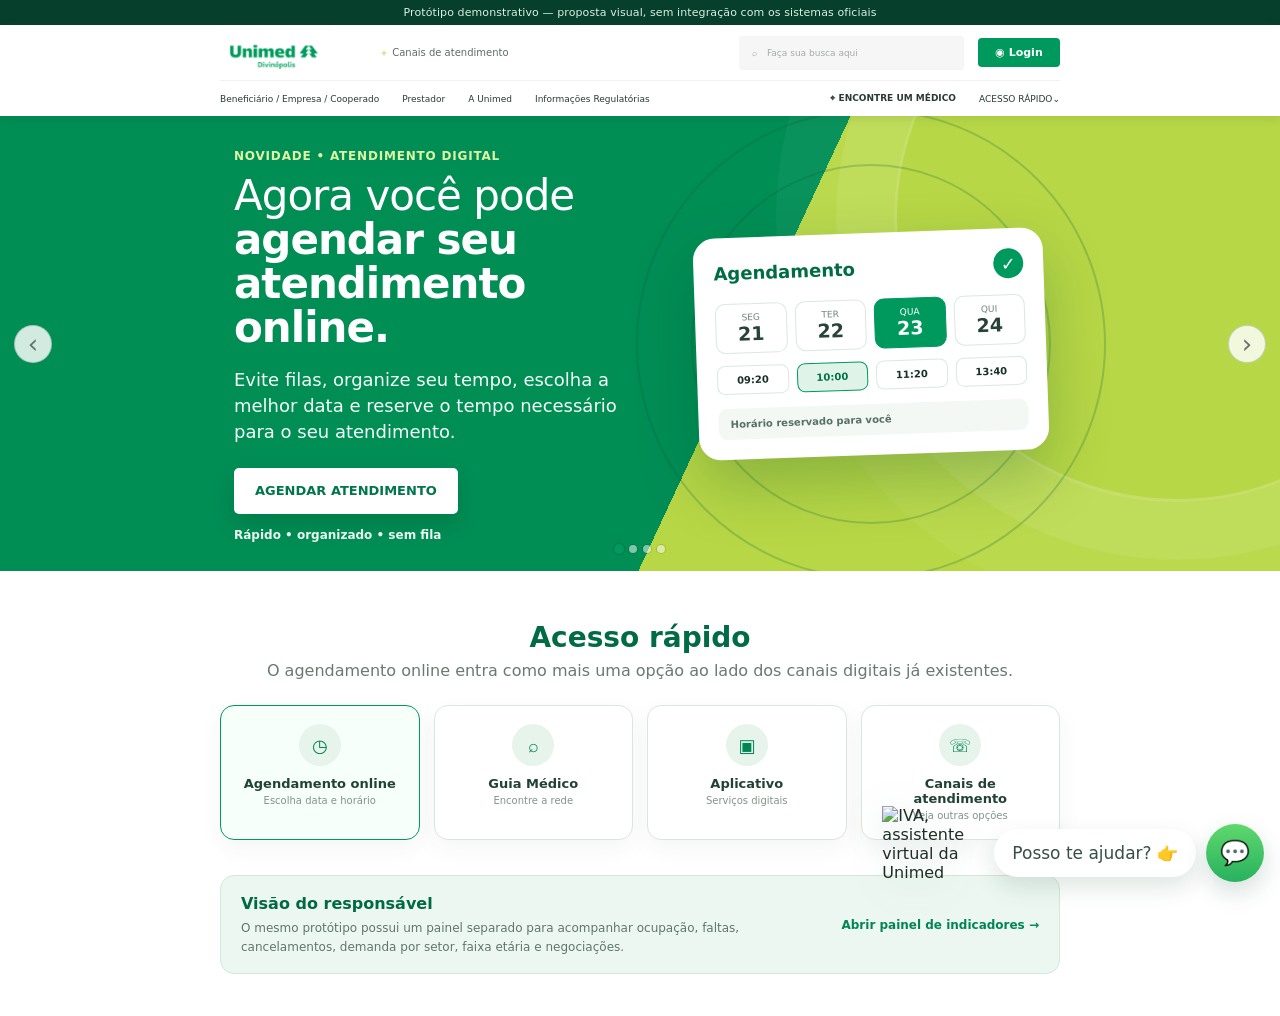
==== index.html @ e9b0f346 "Add files via upload" ====
<!doctype html>
<html lang="pt-BR">
<head>
  <meta charset="utf-8">
  <meta name="viewport" content="width=device-width,initial-scale=1">
  <title>Unimed Divinópolis — Protótipo de Agendamento Online</title>
  <link rel="stylesheet" href="styles.css">
</head>
<body class="official-mock">
  <div class="prototype-ribbon">Protótipo demonstrativo — proposta visual, sem integração com os sistemas oficiais</div>

  <header class="official-header">
    <div class="official-top container-official">
      <a class="official-logo" href="https://www.unimed.coop.br/site/web/divinopolis" target="_blank" rel="noopener">
        <img src="assets/unimed-divinopolis-logo.png" alt="Unimed Divinópolis">
      </a>
      <a class="channels-link" href="https://www.unimed.coop.br/site/web/divinopolis/canais-de-atendimento" target="_blank" rel="noopener">＋ Canais de atendimento</a>
      <div class="official-search">⌕ <span>Faça sua busca aqui</span></div>
      <a class="official-login" href="https://www.unimed.coop.br/site/web/divinopolis" target="_blank" rel="noopener">◉ Login</a>
    </div>
    <div class="official-nav container-official">
      <span>Beneficiário / Empresa / Cooperado</span>
      <span>Prestador</span>
      <span>A Unimed</span>
      <span>Informações Regulatórias</span>
      <span class="nav-right">⌖ ENCONTRE UM MÉDICO</span>
      <span>ACESSO RÁPIDO⌄</span>
    </div>
  </header>

  <main>
    <section class="official-carousel" aria-label="Carrossel principal">
      <div class="carousel-track" id="carouselTrack">
        <article class="carousel-slide appointment-slide active" data-slide="0">
          <div class="appointment-inner container-official">
            <div class="appointment-copy">
              <span class="appointment-kicker">NOVIDADE • ATENDIMENTO DIGITAL</span>
              <h1>Agora você pode<br><strong>agendar seu atendimento online.</strong></h1>
              <p>Evite filas, organize seu tempo, escolha a melhor data e reserve o tempo necessário para o seu atendimento.</p>
              <div class="appointment-actions">
                <a class="appointment-cta" href="agendamento.html">AGENDAR ATENDIMENTO</a>
                <span class="appointment-note">Rápido • organizado • sem fila</span>
              </div>
            </div>
            <div class="appointment-visual" aria-hidden="true">
              <div class="visual-ring ring-one"></div>
              <div class="visual-ring ring-two"></div>
              <div class="calendar-card">
                <div class="cal-head"><span>Agendamento</span><b>✓</b></div>
                <div class="cal-days">
                  <span>SEG<br><b>21</b></span><span>TER<br><b>22</b></span><span class="picked">QUA<br><b>23</b></span><span>QUI<br><b>24</b></span>
                </div>
                <div class="cal-times"><span>09:20</span><span class="picked-time">10:00</span><span>11:20</span><span>13:40</span></div>
                <div class="cal-ok">Horário reservado para você</div>
              </div>
            </div>
          </div>
        </article>

        <article class="carousel-slide image-slide" data-slide="1">
          <img src="assets/slide-fraude.png" alt="Campanha de prevenção a golpes e fraudes da Unimed Divinópolis">
        </article>

        <article class="carousel-slide image-slide" data-slide="2">
          <img src="assets/slide-faturas.png" alt="Comunicado da Unimed Divinópolis sobre canais digitais para faturas">
        </article>

        <article class="carousel-slide image-slide" data-slide="3">
          <img src="assets/slide-app.png" alt="Divulgação do aplicativo Unimed">
        </article>
      </div>

      <button class="carousel-arrow prev" id="carouselPrev" aria-label="Slide anterior">‹</button>
      <button class="carousel-arrow next" id="carouselNext" aria-label="Próximo slide">›</button>
      <div class="carousel-dots" id="carouselDots" aria-label="Navegação do carrossel"></div>
    </section>

    <section class="home-shortcuts container-official">
      <div class="shortcut-intro">
        <h2>Acesso rápido</h2>
        <p>O agendamento online entra como mais uma opção ao lado dos canais digitais já existentes.</p>
      </div>
      <div class="shortcut-grid">
        <a class="shortcut-card highlighted" href="agendamento.html"><span>◷</span><strong>Agendamento online</strong><small>Escolha data e horário</small></a>
        <a class="shortcut-card" href="https://www.unimed.coop.br/site/web/divinopolis/guia-medico" target="_blank" rel="noopener"><span>⌕</span><strong>Guia Médico</strong><small>Encontre a rede</small></a>
        <a class="shortcut-card" href="https://www.unimed.coop.br/site/web/divinopolis/aplicativo" target="_blank" rel="noopener"><span>▣</span><strong>Aplicativo</strong><small>Serviços digitais</small></a>
        <a class="shortcut-card" href="https://www.unimed.coop.br/site/web/divinopolis/canais-de-atendimento" target="_blank" rel="noopener"><span>☏</span><strong>Canais de atendimento</strong><small>Veja outras opções</small></a>
      </div>
    </section>

    <section class="prototype-info container-official">
      <div>
        <strong>Visão do responsável</strong>
        <span>O mesmo protótipo possui um painel separado para acompanhar ocupação, faltas, cancelamentos, demanda por setor, faixa etária e negociações.</span>
      </div>
      <a href="painel.html">Abrir painel de indicadores →</a>
    </section>
  </main>

  <div class="chatbot-widget" id="chatbotWidget">
    <div class="chatbot-panel hidden" id="chatbotPanel">
      <button class="chatbot-close" id="chatbotClose" aria-label="Fechar chatbot">×</button>
      <div class="chatbot-header official-chat-header">
        <div>
          <strong>Você está sendo atendido<br>pelo nosso ChatBot</strong>
          <p><span class="chat-dot"></span>Nós normalmente respondemos dentro de alguns minutos.</p>
        </div>
      </div>

      <div class="chatbot-stage-chip-wrap">
        <button class="chat-main-chip" type="button" id="pfBtn">Pessoa Física (PF)</button>
      </div>

      <div class="chatbot-conversation official-conversation" id="chatbotConversation">
        <div class="bot-message large-bot-message">Para dar sequência no seu atendimento com segurança, vou precisar de algumas informações! Você pode parar o processo a qualquer momento digitando "sair". <br><br><strong>Digite:</strong><br>• agendamento → para reservar um horário<br>• boleto → para 2ª via<br>• intercâmbio → para beneficiário de outra Unimed<br>• guia médico → para busca de rede</div>
      </div>

      <div class="chatbot-input-row official-chat-input-row">
        <input id="chatbotInput" type="text" placeholder="Escreva a sua mensagem..." />
        <button type="button" class="chat-send" id="chatbotSend">➜</button>
      </div>
      <p class="chatbot-hint">Protótipo: o fluxo abaixo demonstra como a IVA pode orientar e encaminhar o beneficiário.</p>
    </div>

    <div class="chatbot-launch-wrap" id="chatbotLaunchWrap">
      <img class="chatbot-mascot" src="assets/iva-mascot.png" alt="IVA, assistente virtual da Unimed">
      <button type="button" class="chatbot-launch" id="chatbotLaunch">
        <span class="chatbot-bubble-text">Posso te ajudar? 👉</span>
        <span class="chatbot-launch-icon chat-icon">💬</span>
        <span class="chatbot-launch-icon edit-icon">✎</span>
      </button>
    </div>
  </div>

  <script src="site.js"></script>
</body>
</html>
---- styles.css ----
:root{
  --green:#00995d;--green2:#007f4b;--green3:#005b3b;--lime:#b8d94a;--dark:#07120d;--panel:#0d1c14;--panel2:#102219;--line:#294238;--text:#f4f8f6;--muted:#a8beb2;--gold:#c0a259;--danger:#e45e5e;--warn:#f2b84b;--shadow:0 18px 55px rgba(0,0,0,.2)
}
*{box-sizing:border-box}html{scroll-behavior:smooth}body{margin:0;background:var(--dark);color:var(--text);font-family:Inter,ui-sans-serif,system-ui,-apple-system,BlinkMacSystemFont,"Segoe UI",sans-serif}a{color:inherit;text-decoration:none}button,input,select{font:inherit}button{cursor:pointer}.hidden{display:none!important}.container{width:min(1180px,calc(100% - 32px));margin:auto}

/* Mock da home atual */
.official-mock{background:#fff;color:#1d2e26}.prototype-ribbon{background:#073f2d;color:#d8efe4;text-align:center;font-size:11px;padding:6px 14px;letter-spacing:.1px}.container-official{width:min(840px,calc(100% - 28px));margin:auto}.official-header{background:white;box-shadow:0 2px 10px rgba(30,57,45,.12);position:relative;z-index:20}.official-top{height:55px;display:grid;grid-template-columns:145px 1fr 225px 82px;align-items:center;gap:14px}.official-logo img{display:block;width:112px;height:auto;object-fit:contain}.channels-link{font-size:10px;color:#5c6d65}.channels-link::first-letter{color:#a7c933}.official-search{height:34px;border-radius:3px;background:#f6f6f6;color:#a4aaa7;display:flex;align-items:center;gap:10px;padding:0 13px;font-size:9px}.official-login{background:#00995d;color:white;border-radius:4px;text-align:center;padding:8px 10px;font-size:11px;font-weight:800}.official-nav{height:36px;border-top:1px solid #f0f1f0;display:flex;align-items:center;gap:23px;font-size:9px;color:#293a32;white-space:nowrap}.official-nav .nav-right{margin-left:auto;font-weight:800}.official-carousel{position:relative;background:#f5f7f6;min-height:455px;overflow:hidden}.carousel-track{position:relative;height:455px}.carousel-slide{position:absolute;inset:0;opacity:0;pointer-events:none;transition:opacity .5s ease}.carousel-slide.active{opacity:1;pointer-events:auto}.image-slide{display:grid;place-items:center;background:#f5f7f6}.image-slide img{width:100%;height:100%;object-fit:cover;object-position:center}.appointment-slide{background:linear-gradient(115deg,#008e55 0 57%,#b7d746 57% 100%);overflow:hidden}.appointment-slide:after{content:"";position:absolute;width:560px;height:560px;border:3px solid rgba(255,255,255,.2);border-radius:50%;right:-180px;top:-180px;box-shadow:0 0 0 58px rgba(255,255,255,.07),0 0 0 118px rgba(255,255,255,.04)}.appointment-inner{height:455px;display:grid;grid-template-columns:1.06fr .94fr;align-items:center;gap:35px;position:relative;z-index:2}.appointment-copy{color:white;padding-left:14px}.appointment-kicker{display:inline-block;font-size:12px;font-weight:900;letter-spacing:.8px;color:#ddf4a5;margin-bottom:11px}.appointment-copy h1{font-size:42px;line-height:1.05;margin:0 0 16px;font-weight:400;letter-spacing:-1px}.appointment-copy h1 strong{font-weight:900}.appointment-copy p{font-size:18px;line-height:1.45;max-width:560px;margin:0;color:#f3fff8}.appointment-actions{display:flex;align-items:center;gap:14px;margin-top:23px;flex-wrap:wrap}.appointment-cta{display:inline-flex;min-height:46px;align-items:center;padding:0 21px;border-radius:5px;background:white;color:#00764a;font-weight:900;font-size:13px;box-shadow:0 10px 25px rgba(0,0,0,.14)}.appointment-note{font-size:12px;font-weight:700;color:#eaf6ef}.appointment-visual{height:100%;position:relative;display:grid;place-items:center}.visual-ring{position:absolute;border:2px solid rgba(0,94,59,.22);border-radius:50%}.ring-one{width:360px;height:360px}.ring-two{width:470px;height:470px}.calendar-card{position:relative;width:350px;background:white;color:#173127;border-radius:22px;padding:20px;box-shadow:0 25px 60px rgba(0,67,40,.25);transform:rotate(-2deg)}.cal-head{display:flex;justify-content:space-between;align-items:center;font-size:18px;font-weight:900;color:#006c43;margin-bottom:16px}.cal-head b{width:30px;height:30px;display:grid;place-items:center;background:#00995d;color:white;border-radius:50%}.cal-days{display:grid;grid-template-columns:repeat(4,1fr);gap:8px}.cal-days span{border:1px solid #dce7e1;border-radius:10px;padding:8px;text-align:center;font-size:9px;color:#72837b}.cal-days b{font-size:19px;color:#274238}.cal-days .picked{background:#00995d;color:white;border-color:#00995d}.cal-days .picked b{color:white}.cal-times{display:grid;grid-template-columns:repeat(4,1fr);gap:8px;margin-top:12px}.cal-times span{padding:8px 4px;text-align:center;border:1px solid #dce7e1;border-radius:8px;font-size:10px;font-weight:800}.cal-times .picked-time{background:#dff3e8;border-color:#00995d;color:#007449}.cal-ok{margin-top:14px;background:#f3f8f5;color:#557064;border-radius:9px;padding:10px 12px;font-size:10px;font-weight:700}.carousel-arrow{position:absolute;z-index:10;top:50%;transform:translateY(-50%);width:38px;height:38px;border-radius:50%;border:1px solid rgba(66,84,76,.25);background:rgba(255,255,255,.82);color:#66746d;font-size:26px;display:grid;place-items:center}.carousel-arrow.prev{left:14px}.carousel-arrow.next{right:14px}.carousel-dots{position:absolute;z-index:11;bottom:18px;left:50%;transform:translateX(-50%);display:flex;gap:6px}.carousel-dots button{width:8px;height:8px;padding:0;border:0;border-radius:50%;background:rgba(255,255,255,.5);box-shadow:0 0 0 1px rgba(0,0,0,.12)}.carousel-dots button.active{background:#00995d;transform:scale(1.25)}.home-shortcuts{padding:50px 0 35px}.shortcut-intro{text-align:center;margin-bottom:25px}.shortcut-intro h2{color:#006b45;margin:0 0 7px;font-size:28px}.shortcut-intro p{color:#687a71;margin:0}.shortcut-grid{display:grid;grid-template-columns:repeat(4,1fr);gap:14px}.shortcut-card{border:1px solid #dce5e0;border-radius:14px;padding:18px;text-align:center;background:white;box-shadow:0 8px 25px rgba(20,60,40,.05)}.shortcut-card span{width:42px;height:42px;margin:0 auto 10px;border-radius:50%;background:#e6f4ec;color:#008553;display:grid;place-items:center;font-size:18px}.shortcut-card strong{display:block;color:#214235;font-size:13px}.shortcut-card small{display:block;color:#82938a;margin-top:4px;font-size:10px}.shortcut-card.highlighted{border-color:#00995d;background:#f6fffa}.prototype-info{margin-bottom:42px;background:#edf7f2;border:1px solid #d1e8dc;border-radius:14px;padding:18px 20px;display:flex;justify-content:space-between;align-items:center;gap:20px}.prototype-info strong{display:block;color:#006a43;margin-bottom:4px}.prototype-info span{font-size:12px;color:#60766b}.prototype-info a{font-size:12px;font-weight:900;color:#008553;white-space:nowrap}.iva-float{position:fixed;right:28px;bottom:22px;z-index:30;display:flex;align-items:center;gap:8px;background:white;border-radius:999px;padding:7px 9px 7px 7px;color:#53675e;box-shadow:0 10px 30px rgba(0,0,0,.18);font-size:11px}.iva-avatar{width:32px;height:32px;display:grid;place-items:center;border-radius:50%;background:#00995d;color:white;font-size:9px;font-weight:900}.iva-float b{width:32px;height:32px;border-radius:50%;display:grid;place-items:center;background:#18c979;color:white}

/* App */
.app-shell{min-height:100vh;padding-bottom:82px}.app-main{width:min(920px,calc(100% - 28px));margin:0 auto;padding:30px 0 60px}.app-header{background:#086a42;border-bottom:1px solid rgba(255,255,255,.08)}.app-header-inner{height:64px;display:flex;align-items:center;justify-content:space-between}.app-name{display:flex;align-items:center;gap:10px;font-family:Georgia,serif;font-style:italic;font-weight:800}.mini-clock{width:26px;height:26px;border-radius:50%;border:2px solid white;position:relative}.mini-clock:before{content:"";position:absolute;width:2px;height:7px;background:white;left:11px;top:4px}.mini-clock:after{content:"";position:absolute;width:6px;height:2px;background:white;left:11px;top:11px;transform:rotate(30deg);transform-origin:left center}.user-actions{display:flex;align-items:center;gap:10px;font-size:13px}.user-actions button{border:1px solid rgba(255,255,255,.25);background:transparent;color:white;border-radius:9px;padding:8px 12px}.screen{display:none}.screen.active{display:block;animation:fade .2s ease}@keyframes fade{from{opacity:.35;transform:translateY(4px)}to{opacity:1;transform:none}}.panel-card{background:var(--panel);border:1px solid var(--line);border-top:3px solid var(--gold);border-radius:18px;padding:26px;box-shadow:var(--shadow)}.panel-card h1,.panel-card h2{font-family:Georgia,serif;margin-top:0}.intro-card{max-width:690px;margin:50px auto}.screen-kicker{display:block;color:#12b36b;font-size:11px;font-weight:900;letter-spacing:.8px;margin-bottom:6px}.screen-help{color:var(--muted);line-height:1.55;font-size:13px;margin-top:-2px}.recipient-grid{display:grid;grid-template-columns:1fr 1fr;gap:14px;margin-top:24px}.recipient-card{background:#091811;color:white;border:1px solid #315044;border-radius:16px;padding:22px;text-align:left;min-height:145px;transition:.18s}.recipient-card:hover{border-color:#10b86c;transform:translateY(-2px)}.recipient-icon{display:grid;place-items:center;width:42px;height:42px;border-radius:12px;background:rgba(0,153,93,.14);color:#17c879;margin-bottom:13px;font-size:18px}.recipient-card strong{display:block;font-size:18px}.recipient-card small{display:block;color:#9eb9ab;margin-top:6px;line-height:1.45}.privacy-reminder{font-size:11px;color:#70887c;margin:18px 0 0;line-height:1.5}.login-wrap{max-width:520px;margin:30px auto}.compact-login{margin-top:30px}.login-brand{text-align:center;margin-bottom:16px}.semfila{font-family:Georgia,serif;font-style:italic;color:var(--green);font-size:30px}.small-back{background:none;border:0;color:#9ab2a6;padding:0 0 14px;font-size:12px}.id-tabs{display:grid;grid-template-columns:1fr 1fr;background:#07150f;border:1px solid #294238;border-radius:11px;padding:4px;margin:16px 0}.id-tab{border:0;background:transparent;color:#8ba397;border-radius:8px;padding:10px;font-weight:800}.id-tab.active{background:#0b6f46;color:white}.field{display:block;margin-bottom:16px;font-size:13px;font-weight:800}.field input,.field select{display:block;width:100%;margin-top:7px;background:#08150f;color:white;border:1px solid #2b4438;border-radius:11px;padding:13px 14px;outline:none}.field input:focus,.field select:focus{border-color:#0ebd70;box-shadow:0 0 0 3px rgba(14,189,112,.13)}input[type="date"]::-webkit-calendar-picker-indicator{filter:invert(1);opacity:.72}.helper{font-size:11px;color:#789084;line-height:1.5}.centered-helper{text-align:center;margin-top:14px}.full-btn{width:100%}.link-btn{display:block;width:100%;border:0;background:none;color:#00aa66;text-decoration:underline;margin-top:9px}.btn{border:0;border-radius:12px;min-height:46px;padding:0 18px;font-weight:800;display:inline-flex;align-items:center;justify-content:center;gap:8px;transition:.18s}.btn:hover:not(:disabled){transform:translateY(-1px)}.btn-primary{background:var(--green);color:white}.btn-primary:hover:not(:disabled){background:#08a866}.btn-secondary{background:transparent;color:var(--text);border:1px solid #39554a}.btn-secondary:hover:not(:disabled){border-color:#5b7a6c;background:rgba(255,255,255,.025)}.btn:disabled,.cancel:disabled{opacity:.38;cursor:not-allowed;transform:none!important}.welcome-card{background:linear-gradient(135deg,#078149,#119457);border-radius:17px;padding:22px;margin-bottom:16px}.welcome-card small{font-weight:700;color:#d6efe2}.welcome-card h1{font-family:Georgia,serif;margin:5px 0 14px;font-size:26px}.identity-grid{display:grid;grid-template-columns:1fr 1fr;gap:10px}.identity-item{background:rgba(255,255,255,.12);border-radius:10px;padding:10px 12px}.identity-item span{display:block;font-size:10px;color:#c7e6d6;font-weight:800;text-transform:uppercase}.identity-item b{display:block;margin-top:3px;font-size:14px}.quick-grid{display:grid;grid-template-columns:1fr 1fr;gap:12px}.quick-card{text-align:left;background:var(--panel);border:1px solid var(--line);border-radius:16px;padding:18px;color:white;min-height:118px}.quick-card:hover{border-color:#4e7563}.quick-card strong{display:block;margin:9px 0 5px}.quick-card small{color:#9fc1b0}.management-card{display:block;min-height:auto}.management-card strong{margin-top:0}.iconbox{width:44px;height:44px;border-radius:12px;display:grid;place-items:center;background:rgba(0,153,93,.12);color:#20c97a;font-size:20px}.section-label{font-family:Georgia,serif;font-size:18px;margin:26px 0 11px}.empty-box{border:1px dashed #2f4a3d;border-radius:12px;padding:18px;text-align:center;color:#87a596;font-size:13px}.next-card{padding:15px;display:flex;justify-content:space-between;align-items:center;gap:14px}.progress{display:grid;grid-template-columns:repeat(3,1fr);gap:7px;margin:21px 0}.progress span{height:4px;border-radius:4px;background:#31433a}.progress span.on{background:#10aa65}.option-grid{display:grid;grid-template-columns:1fr 1fr;gap:12px}.option{background:#07160f;border:1px solid #2f493b;color:white;border-radius:15px;padding:19px;text-align:left;min-height:138px}.option.selected{border-color:#00c979;box-shadow:0 0 0 2px rgba(0,201,121,.18)}.option .ico{font-size:22px}.option strong{display:block;font-size:16px;margin:12px 0 7px}.option small{color:#9bbbad;line-height:1.5}.divider{border:0;border-top:1px solid #294237;margin:20px 0}.iva-tip{display:flex;justify-content:space-between;align-items:center;gap:18px;background:#10271c;border:1px solid #315343;border-radius:14px;padding:14px 16px;margin-bottom:18px}.iva-tip strong{display:block;font-size:13px;color:#d8f3e5}.iva-tip span{display:block;font-size:11px;color:#8eaa9d;margin-top:3px}.iva-tip a{white-space:nowrap;font-size:11px;font-weight:900;color:#18c77a}.payment-area{padding-top:3px}.input-label{display:block;font-size:13px;font-weight:800;margin-bottom:9px}.payment-grid{display:grid;grid-template-columns:1fr 1fr;gap:10px}.payment-option{border:1px solid #315044;border-radius:12px;background:#08160f;color:white;text-align:left;padding:14px}.payment-option.selected{border-color:#12be70;box-shadow:inset 0 0 0 1px #12be70}.payment-option span{display:inline-grid;place-items:center;width:30px;height:30px;border-radius:8px;background:#0f2a1d;color:#19c879}.payment-option strong{display:block;margin:8px 0 3px}.payment-option small{color:#8da99a;line-height:1.4}.actions-row{display:grid;grid-template-columns:1fr 1fr;gap:12px;margin-top:22px}.schedule-title small{color:#00ad67;font-weight:800}.schedule-title h1{font-family:Georgia,serif;margin:4px 0 3px}.schedule-title p{color:#b5cbbf;margin:0;line-height:1.5;font-size:13px}.date-caption{margin:18px 0 10px;color:#91aa9d;font-size:12px;text-transform:capitalize}.date-strip{display:flex;gap:8px;overflow:auto;padding:3px 0 10px;scrollbar-width:thin}.date-btn{min-width:66px;height:66px;border:1px solid #314a3d;background:#101e17;color:#afc3b8;border-radius:10px}.date-btn b{display:block;font-size:10px}.date-btn strong{display:block;font-size:17px;margin-top:1px}.date-btn small{display:block;font-size:9px;margin-top:1px}.date-btn.selected{background:#079958;border-color:#079958;color:white}.slot-box{border:1px solid #2b4438;border-radius:17px;padding:18px;background:#101e17}.slots{display:grid;grid-template-columns:repeat(6,1fr);gap:8px}.slot{height:39px;border-radius:9px;border:1px solid #385345;background:#0b1811;color:white;font-weight:750;font-size:12px}.slot.selected{border-color:#13bd70;background:rgba(19,189,112,.16);box-shadow:inset 0 0 0 1px #13bd70}.slot.occupied{color:#82978c;text-decoration:line-through;background:#0c1611}.legend{display:flex;gap:18px;flex-wrap:wrap;color:#93aa9e;font-size:10px;margin-top:13px}.dot{display:inline-block;width:8px;height:8px;border-radius:50%;border:1px solid #466456;margin-right:5px}.dot.sel{background:#13bd70;border-color:#13bd70}.dot.occ{background:#263930}.summary{border:1px solid #294238;border-radius:13px;overflow:hidden}.summary-row{display:flex;justify-content:space-between;gap:20px;padding:13px 15px;border-bottom:1px solid #22372e}.summary-row:last-child{border-bottom:0}.summary-row span{font-size:12px;color:#8da699}.summary-row b{text-align:right;font-size:12px}.cancel-rule{display:flex;align-items:flex-start;gap:11px;background:#2a2411;border:1px solid #6b5a26;border-radius:13px;padding:14px 15px;margin-top:18px;color:#f7e7b0}.cancel-rule .rule-icon{width:26px;height:26px;border-radius:50%;background:#d6a62c;color:#201b0c;display:grid;place-items:center;font-weight:900}.cancel-rule strong{display:block;font-size:12px}.cancel-rule p,.cancel-rule span{font-size:11px;margin:2px 0 0;line-height:1.45}.compact-rule{display:block}.success{text-align:center}.success-badge{width:62px;height:62px;border-radius:50%;margin:0 auto 14px;display:grid;place-items:center;background:rgba(16,180,105,.15);border:1px solid #15bd70;color:#18ca79;font-size:30px;font-weight:900}.protocol{max-width:300px;margin:20px auto;border:1px dashed #3c5b4c;background:#08160f;border-radius:12px;padding:12px}.protocol small{display:block;color:#789084}.protocol strong{font-size:18px;letter-spacing:1px}.appointments-list{display:grid;gap:12px;margin-top:20px}.appointment-card{padding:17px}.appointment-top{display:flex;justify-content:space-between;gap:12px;align-items:start}.sector-label{color:#12b56b;font-weight:800}.appointment-card h3{margin:4px 0 6px}.appointment-rule{font-size:10px;color:#85aa98;margin-top:12px}.appointment-rule.closed{color:#d6a85a}.compact-actions{margin-top:12px}.my-footer-actions{margin-top:18px}.bottom-nav{position:fixed;left:0;right:0;bottom:0;height:58px;background:#101c16;border-top:1px solid #2b4036;display:grid;grid-template-columns:repeat(4,1fr);z-index:40}.bottom-nav button,.bottom-nav a{border:0;background:none;color:#9ab0a5;display:flex;flex-direction:column;align-items:center;justify-content:center;font-size:10px}.bottom-nav button:hover,.bottom-nav a:hover{color:#18be72}.nav-ico{font-size:17px;margin-bottom:2px}.toast{position:fixed;right:20px;bottom:84px;background:#10251a;color:white;border:1px solid #396050;padding:12px 16px;border-radius:12px;box-shadow:var(--shadow);opacity:0;transform:translateY(8px);pointer-events:none;transition:.2s;z-index:60}.toast.show{opacity:1;transform:none}.badge{display:inline-flex;padding:4px 8px;border-radius:999px;font-size:10px;font-weight:800}.badge.green{background:#163928;color:#28d486}.badge.red{background:#3a1c1c;color:#ff8f8f}.badge.blue{background:#14334e;color:#8dc9ff}.badge.gray{background:#25322c;color:#aab8b1}

/* Dashboard */
.dashboard-body{background:#f3f7f5;color:#20352b}.dash-top{background:#086a42;color:white}.dash-top .container{height:70px;display:flex;align-items:center;justify-content:space-between}.brand{display:flex;align-items:center;gap:12px}.brand-mark{width:42px;height:42px;border:2px solid white;border-radius:12px 12px 2px 12px;display:grid;place-items:center;font-weight:900}.brand-copy strong{display:block}.brand-copy small{font-size:10px;opacity:.82}.back-link{font-size:12px;font-weight:800}.dash-wrap{width:min(1180px,calc(100% - 32px));margin:0 auto;padding:32px 0 50px}.dash-heading{display:flex;justify-content:space-between;align-items:end;gap:18px;margin-bottom:20px}.dash-heading h1{margin:0;color:#17372b}.dash-heading p{margin:4px 0 0;color:#70877b;font-size:13px}.dash-filters{display:flex;gap:8px}.dash-filters input,.dash-filters select{height:39px;border:1px solid #cad9d2;border-radius:9px;background:white;padding:0 10px;color:#365046}.kpi-grid{display:grid;grid-template-columns:repeat(4,1fr);gap:12px}.kpi{background:white;border:1px solid #dce8e2;border-radius:14px;padding:16px;box-shadow:0 5px 18px rgba(32,77,57,.04);border-top:3px solid #00995d}.kpi.warn{border-top-color:#e0a82d}.kpi.bad{border-top-color:#d85c5c}.kpi span{display:block;color:#6f847a;font-size:11px}.kpi strong{display:block;font-size:27px;color:#193b2d;margin:5px 0 1px}.kpi small{font-size:10px;color:#8ca097}.dash-grid{display:grid;grid-template-columns:1fr 1fr;gap:14px;margin-top:14px}.dash-card{background:white;border:1px solid #dce8e2;border-radius:15px;padding:18px;box-shadow:0 5px 18px rgba(32,77,57,.04)}.dash-card h3{margin:0;color:#1f4636}.dash-card .sub{font-size:11px;color:#7c9187;margin:4px 0 18px}.bar-chart{display:grid;gap:12px}.bar-row{display:grid;grid-template-columns:130px 1fr 35px;gap:10px;align-items:center;font-size:11px}.bar-track{height:10px;background:#e7efeb;border-radius:999px;overflow:hidden}.bar-fill{height:100%;background:linear-gradient(90deg,#00995d,#22ba76);border-radius:999px}.bar-row b{text-align:right}.status-grid{display:grid;grid-template-columns:1fr 1fr;gap:10px}.status-card{border:1px solid #dbe7e1;border-radius:12px;padding:13px}.status-card span{display:block;color:#6f857a;font-size:11px}.status-card strong{font-size:23px}.status-card .badge.green{background:#ddf5e8;color:#087c4a}.status-card .badge.blue{background:#e0efff;color:#1f66a5}.status-card .badge.red{background:#fde5e5;color:#a43d3d}.status-card .badge.gray{background:#edf0ef;color:#617067}.payment-chart{display:grid;grid-template-columns:170px 1fr;gap:24px;align-items:center}.payment-donut{width:150px;height:150px;border-radius:50%;background:conic-gradient(#00995d 0 calc(var(--boleto)*1%),#9fcf43 calc(var(--boleto)*1%) 100%);display:grid;place-items:center;position:relative}.payment-donut:after{content:"";position:absolute;width:94px;height:94px;border-radius:50%;background:white}.payment-donut div{position:relative;z-index:2;text-align:center}.payment-donut strong{display:block;font-size:28px;color:#1f4636}.payment-donut span{font-size:10px;color:#7c9187}.payment-legend{display:grid;gap:12px}.payment-legend span{font-size:12px;display:flex;align-items:center;gap:8px}.payment-legend b{margin-left:auto}.legend-box{width:12px;height:12px;border-radius:3px}.legend-box.boleto{background:#00995d}.legend-box.cartao{background:#9fcf43}.trend{height:180px;display:flex;align-items:end;gap:8px;padding:12px 4px 0;border-bottom:1px solid #d8e5de}.trend-col{flex:1;display:flex;flex-direction:column;align-items:center;gap:5px;height:100%;justify-content:end}.trend-bar{width:70%;min-width:18px;background:linear-gradient(#1ab36d,#00864e);border-radius:7px 7px 0 0}.trend-col small{font-size:10px;color:#73877c}.table-card{margin-top:14px}.table-wrap{overflow:auto}.dash-table{width:100%;border-collapse:collapse;font-size:11px}.dash-table th{text-align:left;color:#6d8278;padding:10px;border-bottom:1px solid #d9e5df}.dash-table td{padding:11px 10px;border-bottom:1px solid #edf2ef;white-space:nowrap}.dash-table .badge.green{background:#ddf5e8;color:#087c4a}.dash-table .badge.blue{background:#e0efff;color:#1f66a5}.dash-table .badge.red{background:#fde5e5;color:#a43d3d}.dash-table .badge.gray{background:#edf0ef;color:#617067}.note{font-size:10px;color:#71877d;line-height:1.5;margin-top:14px}

@media(max-width:980px){.official-top{grid-template-columns:120px 1fr 180px 75px}.official-nav{gap:12px}.appointment-inner{grid-template-columns:1fr}.appointment-visual{display:none}.appointment-copy{padding-left:32px}.kpi-grid{grid-template-columns:repeat(2,1fr)}.slots{grid-template-columns:repeat(4,1fr)}.shortcut-grid{grid-template-columns:repeat(2,1fr)}}
@media(max-width:720px){.official-top{grid-template-columns:1fr auto}.channels-link,.official-search{display:none}.official-nav{overflow:auto}.official-nav .nav-right{margin-left:0}.official-carousel,.carousel-track,.appointment-inner{height:430px}.appointment-copy{padding:30px}.appointment-copy h1{font-size:37px}.image-slide img{object-position:center}.shortcut-grid{grid-template-columns:1fr 1fr}.prototype-info{align-items:flex-start;flex-direction:column}.recipient-grid,.quick-grid,.option-grid,.identity-grid,.actions-row,.payment-grid{grid-template-columns:1fr}.slots{grid-template-columns:repeat(3,1fr)}.user-actions .user-name{display:none}.app-main{padding-top:20px}.panel-card{padding:20px}.iva-tip{align-items:flex-start;flex-direction:column}.summary-row{flex-direction:column;gap:4px}.summary-row b{text-align:left}.dash-heading{align-items:start;flex-direction:column}.dash-filters{width:100%;flex-wrap:wrap}.kpi-grid{grid-template-columns:repeat(2,1fr)}.dash-grid{grid-template-columns:1fr}.bar-row{grid-template-columns:105px 1fr 30px}.payment-chart{grid-template-columns:1fr}.payment-donut{margin:auto}.appointment-top{flex-direction:column}.iva-float{right:12px;bottom:68px}.iva-float>span:not(.iva-avatar){display:none}}
@media(max-width:460px){.shortcut-grid{grid-template-columns:1fr}.appointment-copy h1{font-size:32px}.appointment-copy p{font-size:15px}.kpi-grid{grid-template-columns:1fr}.carousel-arrow{width:32px;height:32px}.official-nav{font-size:8px}}



/* ==============================
   V4 — ajuste visual mais próximo do portal oficial
   ============================== */
body{
  background:#eef4f0;
  color:#20352b;
}
.container{
  width:min(1180px,calc(100% - 32px));
  margin:auto;
}
.app-shell{
  min-height:100vh;
  background:linear-gradient(180deg,#eef5f1 0,#f8fbfa 220px,#edf3f0 100%);
  color:#20352b;
  padding-bottom:86px;
}
.app-header{
  position:sticky;
  top:0;
  z-index:50;
  background:#fff;
  border-bottom:1px solid #d7e5de;
  box-shadow:0 8px 24px rgba(28,72,51,.08);
}
.app-header::before{
  content:"";
  display:block;
  height:6px;
  background:#00995d;
}
.app-header-inner{
  min-height:72px;
  display:flex;
  align-items:center;
  justify-content:space-between;
  gap:18px;
}
.app-brand{
  display:flex;
  align-items:center;
  gap:14px;
}
.app-brand img{
  width:116px;
  height:auto;
  object-fit:contain;
  display:block;
}
.app-brand strong{
  display:block;
  color:#0b6c43;
  font-size:21px;
}
.app-brand small{
  display:block;
  color:#6e867b;
  font-size:12px;
}
.user-actions{
  display:flex;
  align-items:center;
  gap:10px;
}
.user-actions .user-name{
  font-size:13px;
  color:#315346;
  font-weight:700;
}
.user-actions button{
  height:40px;
  padding:0 16px;
  border-radius:10px;
  border:1px solid #cfe0d8;
  background:#fff;
  color:#0b6c43;
  font-weight:800;
}
.app-main{
  width:min(1120px,calc(100% - 28px));
  margin:0 auto;
  padding:28px 0 24px;
}
.screen{
  display:none;
}
.screen.active{
  display:block;
}
.panel-card,
.empty-box,
.slot-box,
.quick-card,
.option,
.recipient-card,
.management-card{
  background:#fff;
  border:1px solid #d8e6df;
  box-shadow:0 10px 32px rgba(33,71,53,.06);
}
.panel-card{
  border-radius:18px;
  padding:24px;
}
.intro-card{
  max-width:840px;
  margin:0 auto;
}
.screen-kicker,
.schedule-title small,
#recipientLabel,
.identity-item span{
  color:#00995d !important;
  letter-spacing:.4px;
  font-weight:800;
}
.intro-card h1,
.schedule-title h1,
.panel-card h2,
.success h2{
  color:#17382c;
  margin-top:6px;
}
.screen-help,
.helper,
.centered-helper{
  color:#6d867a;
}
.recipient-grid,
.quick-grid,
.option-grid,
.identity-grid,
.payment-grid{
  display:grid;
  gap:14px;
}
.recipient-grid{
  grid-template-columns:1fr 1fr;
  margin-top:18px;
}
.recipient-card{
  text-align:left;
  padding:20px;
  border-radius:16px;
}
.recipient-card.selected,
.quick-card:hover,
.option.selected,
.payment-option.selected{
  border-color:#12ad6c;
  box-shadow:0 0 0 3px rgba(18,173,108,.12);
}
.recipient-icon{
  width:42px;
  height:42px;
  border-radius:12px;
  display:grid;
  place-items:center;
  background:#e9f7f0;
  color:#00995d;
  font-size:22px;
  margin-bottom:10px;
}
.privacy-reminder{
  margin-top:16px;
  color:#6d867a;
  font-size:13px;
}
.login-wrap{
  max-width:980px;
  margin:0 auto;
  display:grid;
  grid-template-columns:.95fr 1.05fr;
  gap:24px;
  align-items:start;
}
.light-brand{
  background:linear-gradient(135deg,#0b8d57,#6bc166);
  border-radius:22px;
  padding:26px;
  color:#fff;
  box-shadow:0 16px 42px rgba(12,91,56,.18);
}
.light-brand img{
  width:150px;
  display:block;
  margin-bottom:18px;
  background:#fff;
  border-radius:14px;
  padding:10px 12px;
}
.light-brand .light-title{
  font-size:38px;
  font-weight:900;
  margin:0 0 8px;
  font-family:Georgia,serif;
  font-style:italic;
}
.light-brand p{
  margin:0;
  line-height:1.55;
  max-width:420px;
}
.small-back{
  border:0;
  background:#f0f6f3;
  color:#2d5646;
  border-radius:10px;
  min-height:36px;
  padding:0 12px;
  font-weight:700;
}
.id-tabs{
  display:flex;
  gap:10px;
  margin:18px 0 14px;
}
.id-tab{
  min-height:42px;
  padding:0 18px;
  border-radius:999px;
  border:1px solid #d6e5dd;
  background:#fff;
  color:#416255;
  font-weight:800;
}
.id-tab.active{
  border-color:#00995d;
  background:#eaf7f0;
  color:#0d6f44;
}
.field{
  display:block;
  color:#2d5043;
  font-size:13px;
  font-weight:800;
  margin-bottom:14px;
}
.field input,
.field select,
.chatbot-input-row input{
  width:100%;
  margin-top:8px;
  min-height:46px;
  border-radius:12px;
  border:1px solid #d2e1da;
  background:#fff;
  padding:0 14px;
  color:#264438;
  outline:none;
}
.field input:focus,
.field select:focus,
.chatbot-input-row input:focus{
  border-color:#12ad6c;
  box-shadow:0 0 0 3px rgba(18,173,108,.12);
}
.link-btn{
  border:0;
  background:none;
  color:#00995d;
  font-weight:800;
  text-decoration:underline;
  margin-top:6px;
}
.btn{
  min-height:46px;
  border-radius:12px;
  padding:0 18px;
  font-weight:900;
  border:0;
}
.btn-primary{
  background:#00995d;
  color:#fff;
}
.btn-primary:hover:not(:disabled){
  filter:brightness(1.05);
}
.btn-secondary{
  background:#fff;
  color:#174736;
  border:1px solid #d0dfd8;
}
.btn:disabled{
  opacity:.45;
  cursor:not-allowed;
}
.full-btn{
  width:100%;
}
.welcome-card{
  background:linear-gradient(135deg,#078b55,#41b16a);
  color:#fff;
  border-radius:20px;
  padding:22px 24px;
  box-shadow:0 18px 40px rgba(15,104,66,.18);
}
.welcome-card small,
.welcome-card .identity-item span{
  color:#dff7eb !important;
}
.welcome-card h1{
  margin:6px 0 16px;
}
.identity-grid{
  grid-template-columns:1fr 1fr;
}
.identity-item{
  background:rgba(255,255,255,.18);
  border-radius:14px;
  padding:14px;
}
.identity-item b{
  display:block;
  margin-top:5px;
}
.quick-grid{
  grid-template-columns:1fr 1fr;
  margin:18px 0 22px;
}
.quick-card{
  display:block;
  border-radius:16px;
  padding:18px;
  color:#19392d;
}
.quick-card strong{
  display:block;
  margin-top:8px;
  font-size:18px;
}
.quick-card small{
  display:block;
  color:#6f857a;
  margin-top:5px;
  line-height:1.45;
}
.iconbox{
  width:38px;
  height:38px;
  border-radius:12px;
  display:grid;
  place-items:center;
  background:#e8f6ef;
  color:#00995d;
  font-size:18px;
}
.section-label{
  margin:18px 0 10px;
  color:#18382c;
}
.empty-box{
  border-radius:16px;
  padding:20px;
  color:#6f857a;
}
.management-card{
  margin-top:8px;
}
.schedule-title{
  margin-bottom:14px;
}
.progress{
  display:flex;
  gap:8px;
  margin-bottom:20px;
}
.progress span{
  height:4px;
  flex:1;
  border-radius:999px;
  background:#d6e3dc;
}
.progress span.on{
  background:#12ad6c;
}
.iva-tip{
  display:flex;
  align-items:center;
  justify-content:space-between;
  gap:14px;
  margin:12px 0 18px;
  padding:16px;
  border-radius:16px;
  background:#eef8f3;
  border:1px solid #cfe4d9;
}
.iva-tip strong{
  display:block;
  color:#0c6f44;
}
.iva-tip span{
  color:#698177;
  font-size:13px;
  line-height:1.45;
}
.iva-tip a{
  white-space:nowrap;
  min-height:40px;
  padding:0 14px;
  display:inline-flex;
  align-items:center;
  border-radius:10px;
  background:#fff;
  border:1px solid #cce0d6;
  color:#0c6f44;
  font-weight:800;
}
.option-grid{
  grid-template-columns:1fr 1fr;
}
.option{
  border-radius:16px;
  padding:18px;
  text-align:left;
  background:#fff;
  border:1px solid #d8e6df;
}
.option .ico{
  width:40px;
  height:40px;
  border-radius:12px;
  display:grid;
  place-items:center;
  background:#eaf7f0;
  color:#00995d;
  font-size:20px;
  margin-bottom:10px;
}
.option strong{
  display:block;
  color:#17392d;
  font-size:18px;
}
.option small{
  display:block;
  color:#6b8478;
  margin-top:7px;
  line-height:1.45;
}
.divider{
  border:0;
  border-top:1px solid #e2ece7;
  margin:20px 0;
}
.input-label{
  display:block;
  color:#2d5043;
  font-size:13px;
  font-weight:800;
  margin-bottom:10px;
}
.payment-grid{
  grid-template-columns:1fr 1fr;
  margin-top:8px;
}
.payment-option{
  background:#fff;
  border:1px solid #d8e6df;
  border-radius:14px;
  padding:16px;
  text-align:left;
}
.payment-option span{
  display:inline-grid;
  place-items:center;
  width:34px;
  height:34px;
  border-radius:10px;
  background:#e8f6ef;
  color:#00995d;
  margin-bottom:9px;
}
.payment-option strong{
  display:block;
  color:#17392d;
}
.payment-option small{
  display:block;
  margin-top:4px;
  color:#6e847a;
  line-height:1.4;
}
.actions-row{
  display:grid;
  grid-template-columns:1fr 1fr;
  gap:12px;
  margin-top:22px;
}
.date-caption{
  color:#45685a;
  margin-bottom:10px;
  font-weight:700;
}
.date-strip{
  display:grid;
  grid-template-columns:repeat(5,1fr);
  gap:10px;
  margin-bottom:16px;
}
.date-btn{
  border:1px solid #d8e6df;
  background:#fff;
  border-radius:15px;
  padding:12px 10px;
  text-align:center;
  color:#224338;
}
.date-btn b{
  display:block;
  font-size:12px;
  color:#6e857a;
}
.date-btn strong{
  display:block;
  font-size:24px;
  line-height:1;
  margin:4px 0;
}
.date-btn small{
  display:block;
  color:#6e857a;
}
.date-btn.selected{
  background:#00995d;
  border-color:#00995d;
  color:#fff;
}
.date-btn.selected b,
.date-btn.selected small{
  color:#dff6eb;
}
.slot-box{
  border-radius:18px;
  padding:18px;
}
.slots{
  display:grid;
  grid-template-columns:repeat(4,1fr);
  gap:10px;
}
.slot{
  min-height:46px;
  border-radius:12px;
  border:1px solid #d8e6df;
  background:#fff;
  color:#224338;
  font-weight:800;
}
.slot.selected{
  background:#00995d;
  border-color:#00995d;
  color:#fff;
}
.slot.occupied{
  background:#eef1f0;
  color:#90a29b;
  text-decoration:line-through;
}
.legend{
  display:flex;
  gap:18px;
  flex-wrap:wrap;
  margin-top:14px;
  font-size:12px;
  color:#607a6e;
}
.dot{
  display:inline-block;
  width:10px;
  height:10px;
  border-radius:50%;
  background:#fff;
  border:1px solid #00995d;
  margin-right:6px;
}
.dot.sel{
  background:#12ad6c;
  border-color:#12ad6c;
}
.dot.occ{
  background:#b8c4bf;
  border-color:#b8c4bf;
}
.summary{
  border:1px solid #dde9e3;
  border-radius:14px;
  overflow:hidden;
  background:#fff;
}
.summary-row{
  display:flex;
  justify-content:space-between;
  gap:18px;
  padding:14px 16px;
  border-bottom:1px solid #e7f0eb;
}
.summary-row:last-child{
  border-bottom:0;
}
.summary-row span{
  color:#6d867a;
}
.summary-row b{
  color:#16372b;
}
.cancel-rule{
  display:flex;
  gap:12px;
  align-items:flex-start;
  margin-top:16px;
  background:#fef7e4;
  border:1px solid #ecd692;
  color:#6b5310;
  border-radius:14px;
  padding:14px 15px;
}
.cancel-rule .rule-icon{
  width:28px;
  height:28px;
  border-radius:50%;
  display:grid;
  place-items:center;
  background:#e6b635;
  color:#fff;
  font-weight:900;
}
.cancel-rule strong{
  display:block;
}
.protocol{
  max-width:320px;
  margin:20px auto;
  border:1px dashed #b7d7c9;
  background:#f6fbf8;
  border-radius:14px;
  padding:14px;
}
.protocol small{
  display:block;
  color:#70887d;
}
.protocol strong{
  display:block;
  margin-top:4px;
  color:#0f6b42;
  font-size:19px;
}
.success{
  text-align:center;
}
.success-badge{
  width:66px;
  height:66px;
  border-radius:50%;
  margin:0 auto 16px;
  display:grid;
  place-items:center;
  background:#e9f8f0;
  border:1px solid #18be72;
  color:#18be72;
  font-size:32px;
  font-weight:900;
}
.appointments-list{
  display:grid;
  gap:14px;
}
.appointment-card{
  background:#fff;
}
.sector-label{
  color:#00995d;
  font-weight:900;
}
.appointment-rule{
  margin-top:10px;
  color:#6b8478;
  font-size:12px;
}
.appointment-rule.closed{
  color:#a67722;
}
.badge{
  display:inline-flex;
  padding:4px 8px;
  border-radius:999px;
  font-size:10px;
  font-weight:800;
}
.badge.green{background:#dff5e9;color:#077a49}
.badge.red{background:#fde6e6;color:#ae3c3c}
.badge.blue{background:#e3efff;color:#1f6aa9}
.badge.gray{background:#eef2f0;color:#617067}
.bottom-nav{
  position:fixed;
  left:0;
  right:0;
  bottom:0;
  height:62px;
  background:#fff;
  border-top:1px solid #d9e6df;
  display:grid;
  grid-template-columns:repeat(4,1fr);
  z-index:40;
  box-shadow:0 -4px 16px rgba(22,63,45,.06);
}
.bottom-nav button,
.bottom-nav a{
  border:0;
  background:none;
  color:#6d8479;
  display:flex;
  flex-direction:column;
  align-items:center;
  justify-content:center;
  font-size:10px;
}
.bottom-nav button:hover,
.bottom-nav a:hover{
  color:#00995d;
}
.nav-ico{
  font-size:17px;
  margin-bottom:2px;
}
.toast{
  position:fixed;
  right:18px;
  bottom:82px;
  background:#163729;
  color:#fff;
  border-radius:12px;
  padding:12px 16px;
  box-shadow:0 14px 32px rgba(15,66,45,.22);
  opacity:0;
  transform:translateY(8px);
  pointer-events:none;
  transition:.2s;
  z-index:90;
}
.toast.show{
  opacity:1;
  transform:none;
}

/* Chatbot mock */
.chatbot-widget{
  position:fixed;
  right:16px;
  bottom:18px;
  z-index:80;
}
.chatbot-launch{
  border:0;
  background:none;
  display:flex;
  align-items:flex-end;
  gap:10px;
  padding:0;
}
.chatbot-bubble-text{
  background:#fff;
  color:#425a4f;
  border-radius:999px;
  padding:12px 16px;
  box-shadow:0 8px 20px rgba(22,69,48,.14);
  font-size:14px;
}
.chatbot-launch-avatar{
  width:42px;
  height:42px;
  border-radius:50%;
  display:grid;
  place-items:center;
  background:#0e8f57;
  color:#fff;
  font-weight:900;
  box-shadow:0 8px 20px rgba(22,69,48,.18);
}
.chatbot-launch-icon{
  width:52px;
  height:52px;
  border-radius:50%;
  display:grid;
  place-items:center;
  background:#46c665;
  color:#fff;
  font-size:22px;
  box-shadow:0 10px 24px rgba(22,69,48,.18);
}
.chatbot-panel{
  width:min(310px,calc(100vw - 32px));
  background:#fff;
  border-radius:22px;
  overflow:hidden;
  box-shadow:0 24px 50px rgba(22,69,48,.2);
  border:1px solid #d7e6de;
  margin-bottom:12px;
}
.chatbot-close{
  position:absolute;
  right:14px;
  top:14px;
  width:28px;
  height:28px;
  border-radius:50%;
  border:0;
  background:rgba(255,255,255,.16);
  color:#fff;
  font-size:20px;
}
.chatbot-header{
  position:relative;
  display:flex;
  gap:12px;
  padding:18px 18px 20px;
  background:linear-gradient(135deg,#0d965a,#61c46a);
  color:#fff;
}
.chatbot-header strong{
  display:block;
  line-height:1.25;
  margin-right:26px;
}
.chatbot-header small{
  display:block;
  margin-top:8px;
  color:#ebfff2;
  line-height:1.45;
}
.chatbot-avatar{
  width:44px;
  height:44px;
  border-radius:50%;
  background:#fff;
  color:#089157;
  display:grid;
  place-items:center;
  font-weight:900;
  flex:0 0 auto;
}
.chatbot-quick-actions{
  display:flex;
  flex-wrap:wrap;
  gap:10px;
  padding:16px;
}
.chat-chip{
  min-height:38px;
  border-radius:999px;
  border:1px solid #81d3a5;
  background:#fff;
  color:#0b8b54;
  padding:0 14px;
  font-weight:700;
}
.chat-chip-primary{
  background:#eaf7f0;
  border-color:#12ad6c;
}
.chatbot-input-row{
  display:flex;
  gap:10px;
  align-items:center;
  padding:0 16px 10px;
}
.chat-send{
  flex:0 0 48px;
  width:48px;
  height:48px;
  border-radius:50%;
  border:0;
  background:#46c665;
  color:#fff;
  font-size:20px;
  box-shadow:0 8px 20px rgba(22,69,48,.16);
}
.chatbot-hint,
.chatbot-inline-answer{
  margin:0;
  padding:0 16px 16px;
  color:#6e857a;
  font-size:12px;
  line-height:1.45;
}
.chatbot-inline-answer{
  padding-top:4px;
}
.chatbot-widget.open .chatbot-launch{
  display:none;
}

/* Dashboard tweaks */
.dashboard-body{
  background:#eff5f2;
  color:#20352b;
}
.dash-top{
  background:#ffffff;
  border-bottom:1px solid #d9e6df;
  box-shadow:0 8px 24px rgba(28,72,51,.08);
}
.dash-top::before{
  content:"";
  display:block;
  height:6px;
  background:#00995d;
}
.dash-top .container{
  height:74px;
}
.dash-logo{
  width:108px;
  height:auto;
  display:block;
}
.brand-copy strong{
  color:#146d43;
  font-size:20px;
}
.brand-copy small{
  color:#6b857a;
  font-size:11px;
}
.back-link{
  color:#146d43;
  font-weight:800;
}
.dash-card,
.kpi{
  background:#fff;
  border:1px solid #d8e6df;
}
.kpi{
  box-shadow:0 8px 22px rgba(28,72,51,.05);
}
.kpi strong,
.dash-card h3,
.dash-heading h1{
  color:#17392d;
}

@media(max-width:980px){
  .login-wrap{
    grid-template-columns:1fr;
  }
  .app-header-inner{
    align-items:flex-start;
    padding:14px 0;
  }
  .date-strip{
    grid-template-columns:repeat(5, minmax(0,1fr));
  }
}
@media(max-width:720px){
  .app-header-inner{
    flex-direction:column;
    align-items:stretch;
  }
  .quick-grid,
  .option-grid,
  .recipient-grid,
  .identity-grid,
  .payment-grid,
  .actions-row{
    grid-template-columns:1fr;
  }
  .slots{
    grid-template-columns:repeat(3,1fr);
  }
  .date-strip{
    grid-template-columns:repeat(3,1fr);
  }
}
@media(max-width:460px){
  .app-brand img{
    width:100px;
  }
  .light-brand .light-title{
    font-size:32px;
  }
  .chatbot-bubble-text{
    font-size:13px;
    padding:10px 14px;
  }
}


/* V5 — intercâmbio e chatbot guiado */
.origin-step{margin-top:20px}.origin-grid{display:grid;grid-template-columns:1fr 1fr;gap:14px;margin-top:14px}.origin-card{background:#fff;border:1px solid #d8e6df;border-radius:16px;padding:18px;text-align:left;color:#19392d}.origin-card.selected{border-color:#12ad6c;box-shadow:0 0 0 3px rgba(18,173,108,.12)}.origin-icon{width:40px;height:40px;border-radius:12px;display:grid;place-items:center;background:#e9f7f0;color:#00995d;font-weight:900;font-size:20px;margin-bottom:10px}.origin-card strong{display:block;font-size:17px}.origin-card small{display:block;color:#6d857a;margin-top:5px;line-height:1.4}.interchange-preset{margin-top:12px;padding:11px 13px;border-radius:11px;background:#eef8f3;border:1px solid #cfe4d9;color:#0b7045;font-size:12px;font-weight:800}.interchange-note{display:flex;flex-direction:column;gap:4px;margin:-2px 0 14px;padding:12px 14px;border-radius:12px;background:#f4f8f6;border:1px solid #dbe8e1}.interchange-note strong{color:#0b7045;font-size:12px}.interchange-note span{color:#6d857a;font-size:11px;line-height:1.45}.identity-grid-three{grid-template-columns:repeat(3,1fr)}
.chatbot-conversation{max-height:210px;overflow:auto;padding:14px 16px 4px;background:#fbfdfc}.bot-message,.user-message{max-width:86%;padding:10px 12px;border-radius:14px;margin:0 0 9px;font-size:12px;line-height:1.45}.bot-message{background:#eef8f3;color:#31594a;border-top-left-radius:5px}.user-message{margin-left:auto;background:#00995d;color:#fff;border-top-right-radius:5px}.chatbot-quick-actions{padding-top:10px}.chatbot-panel{position:relative}.chatbot-header{padding-right:48px}
@media(max-width:720px){.origin-grid,.identity-grid-three{grid-template-columns:1fr}}

.interchange-routing{display:flex;flex-direction:column;gap:4px;margin:12px 0 18px;padding:15px 16px;border-radius:16px;background:#eef7fb;border:1px solid #cfe3ec;color:#315565}.interchange-routing strong{color:#126c77}.interchange-routing span{font-size:12px;line-height:1.45}.hidden{display:none!important}


/* ================= V6 visual refinements ================= */
.chatbot-launch-wrap{position:relative;display:flex;align-items:flex-end;gap:10px}.chatbot-mascot{width:112px;height:auto;object-fit:contain;filter:drop-shadow(0 8px 18px rgba(14,86,55,.18));margin-right:-10px;pointer-events:none}.chatbot-launch{border:0;background:none;padding:0;display:flex;align-items:center;gap:10px}.chatbot-bubble-text{background:#fff;color:#374f44;border-radius:999px;padding:14px 18px;box-shadow:0 10px 24px rgba(19,79,53,.14);font-size:17px}.chatbot-launch-icon{width:58px;height:58px;border-radius:50%;display:grid;place-items:center;background:linear-gradient(180deg,#5fd86d,#28b15f);color:#fff;font-size:24px;box-shadow:0 10px 24px rgba(19,79,53,.18);transition:.18s}.chatbot-launch .edit-icon{display:none;background:#f4faf7;color:#1d9b59;border:1px solid #d7ece0}.chatbot-launch:hover .chat-icon{display:none}.chatbot-launch:hover .edit-icon{display:grid}.official-chat-header{min-height:112px;display:flex;align-items:flex-end;background:linear-gradient(135deg,#16a05a,#62c96f);padding:18px 18px 18px}.official-chat-header strong{font-size:16px;line-height:1.2}.official-chat-header p{margin:16px 0 0;color:#ebfff2;display:flex;align-items:flex-start;gap:8px;font-size:13px;line-height:1.4}.chat-dot{width:9px;height:9px;border-radius:50%;background:#ff2f38;display:inline-block;flex:0 0 auto;margin-top:5px}.chatbot-stage-chip-wrap{display:flex;justify-content:flex-end;padding:10px 16px 0}.chat-main-chip{min-height:40px;border:0;border-radius:999px;background:#18b35e;color:#fff;padding:0 18px;font-weight:800;box-shadow:0 8px 20px rgba(21,120,72,.12)}.official-conversation{background:#fff;max-height:265px;min-height:220px;padding:14px 16px 10px}.large-bot-message{background:#eef1f7;color:#243b3b;border-radius:18px;border-top-left-radius:6px;font-size:14px;line-height:1.48;max-width:92%;padding:16px}.user-message{background:#14a058;color:#fff;border-radius:16px;border-top-right-radius:6px;max-width:82%;padding:11px 13px;margin-left:auto}.official-chat-input-row{padding:10px 16px 12px}.official-chat-input-row input{font-size:14px}.chatbot-hint{padding:0 16px 14px;color:#7b8b84}.hero-card{display:grid;grid-template-columns:1.15fr .85fr;gap:18px;align-items:stretch;margin-bottom:18px;padding:26px;border-radius:22px;background:linear-gradient(135deg,#0f8f58,#51b96b);color:#fff;box-shadow:0 18px 42px rgba(15,97,62,.18)}.hero-card .screen-kicker{color:#d9ffea!important}.hero-card h1{margin:8px 0 12px;color:#fff;font-size:44px;line-height:1.02}.hero-card p{max-width:640px;color:#eafff3;line-height:1.55}.hero-bullets{margin:18px 0 0;padding:0;list-style:none;display:grid;gap:8px}.hero-bullets li{padding-left:24px;position:relative;color:#eefdf5}.hero-bullets li::before{content:'✓';position:absolute;left:0;top:0;color:#fff;font-weight:900}.hero-sidebox{background:rgba(255,255,255,.14);border:1px solid rgba(255,255,255,.2);border-radius:18px;padding:18px}.hero-side-title{font-size:14px;font-weight:900;letter-spacing:.3px;margin-bottom:12px}.hero-mini-step{display:flex;align-items:center;gap:12px;padding:10px 0;border-top:1px solid rgba(255,255,255,.15)}.hero-mini-step:first-of-type{border-top:0}.hero-mini-step b{width:28px;height:28px;border-radius:50%;display:grid;place-items:center;background:#fff;color:#0d8c56}.hero-mini-step span{color:#f0fff6;line-height:1.35}.enhanced-intro{margin-top:-8px}.refined-cards .recipient-card,.origin-card{min-height:132px;display:flex;flex-direction:column;justify-content:flex-start;transition:.18s}.recipient-strong strong,.origin-card strong{font-size:19px;margin-top:4px;color:#17382c}.recipient-strong small,.origin-card small{margin-top:8px;font-size:14px;color:#6f857a;line-height:1.45}.strong-privacy{margin-top:18px;padding:14px 15px;border-radius:12px;background:#f7faf8;border:1px solid #e0ebe5}.refined-brand{position:sticky;top:88px}.brand-info-tile{margin-top:18px;padding:14px 15px;border-radius:14px;background:rgba(255,255,255,.18);border:1px solid rgba(255,255,255,.22)}.brand-info-tile strong{display:block;margin-bottom:6px}.elevated-card{box-shadow:0 18px 38px rgba(25,86,59,.08)}.journey-bar{display:grid;grid-template-columns:repeat(4,1fr);gap:10px;margin:0 auto 18px;max-width:980px}.journey-bar span{min-height:40px;display:grid;place-items:center;border-radius:999px;background:#fff;border:1px solid #d8e6df;color:#6b857a;font-size:13px;font-weight:800}.journey-bar .active{background:#e9f7f0;border-color:#12ad6c;color:#0d6f44}.refined-welcome{padding:24px}.refined-quick-grid .quick-card{min-height:132px}.option:hover,.origin-card:hover,.recipient-card:hover,.quick-card:hover,.payment-option:hover{transform:translateY(-1px)}.slot-box,.summary,.protocol,.cancel-rule,.iva-tip,.interchange-routing{box-shadow:none}.summary-row b{max-width:55%;text-align:right}.appointments-list .appointment-card{border-radius:16px;border:1px solid #d8e6df;padding:18px}.official-carousel,.shortcut-card,.prototype-info,.official-search,.official-login,.channels-link,.official-nav span{transition:.18s}.shortcut-card:hover,.prototype-info a:hover,.official-login:hover{transform:translateY(-1px)}
@media(max-width:980px){.hero-card{grid-template-columns:1fr}.refined-brand{position:static}.journey-bar{grid-template-columns:repeat(2,1fr)}.chatbot-mascot{width:98px}}@media(max-width:720px){.hero-card h1{font-size:34px}.journey-bar{grid-template-columns:1fr 1fr}.summary-row{flex-direction:column}.summary-row b{max-width:none;text-align:left}.chatbot-bubble-text{font-size:15px;padding:12px 16px}.chatbot-launch-icon{width:54px;height:54px}.chatbot-mascot{width:86px}}@media(max-width:480px){.journey-bar{grid-template-columns:1fr}.official-conversation{min-height:200px}.chatbot-mascot{width:76px;margin-right:-6px}.chatbot-bubble-text{font-size:14px;padding:12px 14px}}
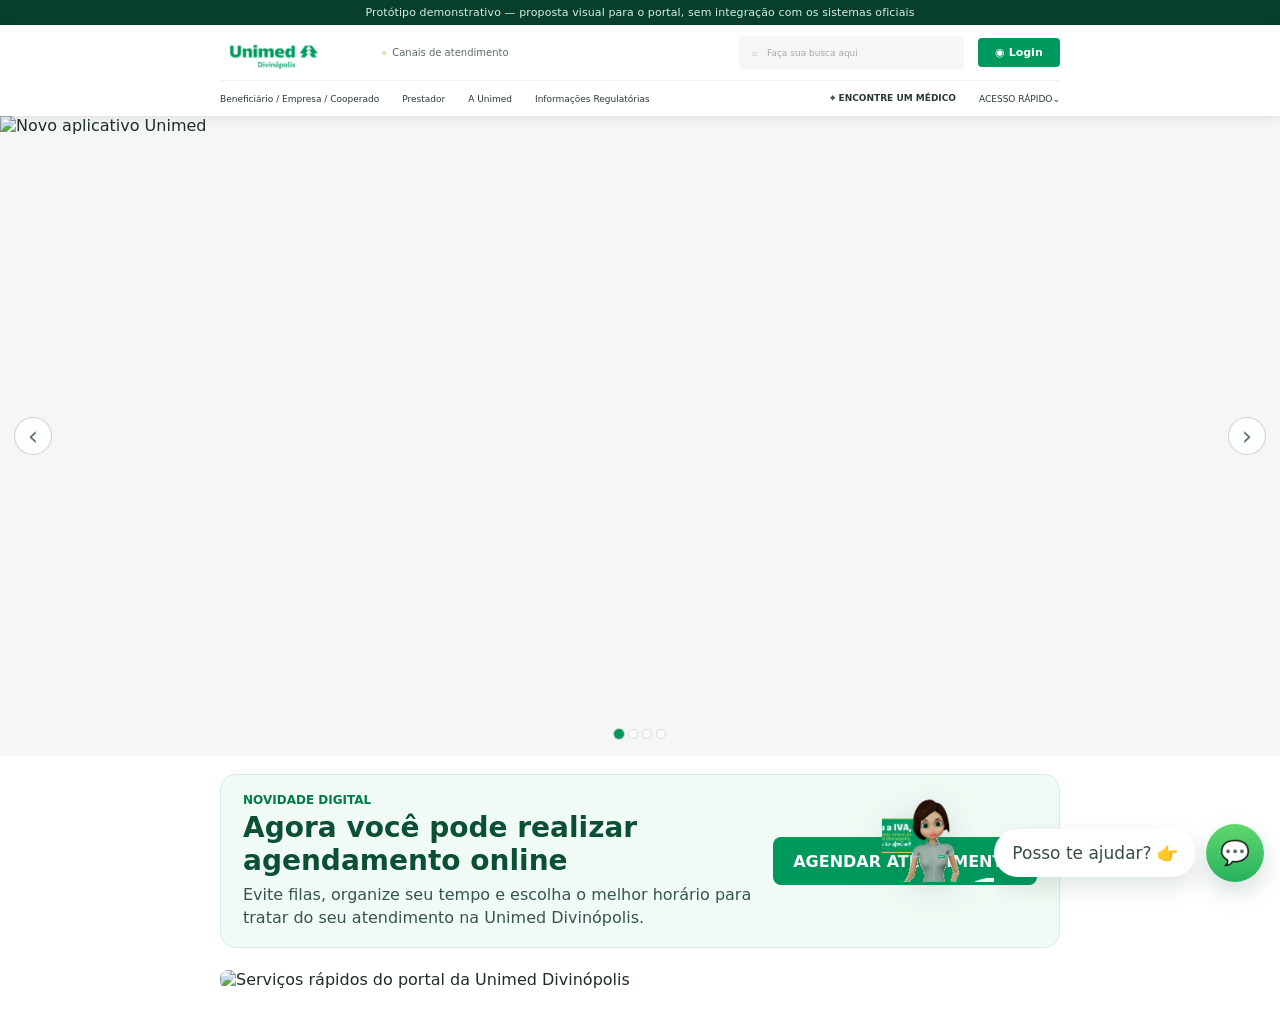
==== commit 7c8a55e2: "Add files via upload" ====
--- a/index.html
+++ b/index.html
@@ -3,18 +3,18 @@
 <head>
   <meta charset="utf-8">
   <meta name="viewport" content="width=device-width,initial-scale=1">
-  <title>Unimed Divinópolis — Protótipo de Agendamento Online</title>
+  <title>Unimed Divinópolis — Sem Fila</title>
   <link rel="stylesheet" href="styles.css">
 </head>
 <body class="official-mock">
-  <div class="prototype-ribbon">Protótipo demonstrativo — proposta visual, sem integração com os sistemas oficiais</div>
+  <div class="prototype-ribbon">Protótipo demonstrativo — proposta visual para o portal, sem integração com os sistemas oficiais</div>
 
   <header class="official-header">
     <div class="official-top container-official">
       <a class="official-logo" href="https://www.unimed.coop.br/site/web/divinopolis" target="_blank" rel="noopener">
         <img src="assets/unimed-divinopolis-logo.png" alt="Unimed Divinópolis">
       </a>
-      <a class="channels-link" href="https://www.unimed.coop.br/site/web/divinopolis/canais-de-atendimento" target="_blank" rel="noopener">＋ Canais de atendimento</a>
+      <a class="channels-link" href="https://www.unimed.coop.br/site/web/divinopolis" target="_blank" rel="noopener">＋ Canais de atendimento</a>
       <div class="official-search">⌕ <span>Faça sua busca aqui</span></div>
       <a class="official-login" href="https://www.unimed.coop.br/site/web/divinopolis" target="_blank" rel="noopener">◉ Login</a>
     </div>
@@ -29,101 +29,61 @@
   </header>
 
   <main>
-    <section class="official-carousel" aria-label="Carrossel principal">
+    <section class="official-carousel real-carousel" aria-label="Carrossel principal">
       <div class="carousel-track" id="carouselTrack">
-        <article class="carousel-slide appointment-slide active" data-slide="0">
-          <div class="appointment-inner container-official">
-            <div class="appointment-copy">
-              <span class="appointment-kicker">NOVIDADE • ATENDIMENTO DIGITAL</span>
-              <h1>Agora você pode<br><strong>agendar seu atendimento online.</strong></h1>
-              <p>Evite filas, organize seu tempo, escolha a melhor data e reserve o tempo necessário para o seu atendimento.</p>
-              <div class="appointment-actions">
-                <a class="appointment-cta" href="agendamento.html">AGENDAR ATENDIMENTO</a>
-                <span class="appointment-note">Rápido • organizado • sem fila</span>
-              </div>
-            </div>
-            <div class="appointment-visual" aria-hidden="true">
-              <div class="visual-ring ring-one"></div>
-              <div class="visual-ring ring-two"></div>
-              <div class="calendar-card">
-                <div class="cal-head"><span>Agendamento</span><b>✓</b></div>
-                <div class="cal-days">
-                  <span>SEG<br><b>21</b></span><span>TER<br><b>22</b></span><span class="picked">QUA<br><b>23</b></span><span>QUI<br><b>24</b></span>
-                </div>
-                <div class="cal-times"><span>09:20</span><span class="picked-time">10:00</span><span>11:20</span><span>13:40</span></div>
-                <div class="cal-ok">Horário reservado para você</div>
-              </div>
-            </div>
-          </div>
-        </article>
-
-        <article class="carousel-slide image-slide" data-slide="1">
-          <img src="assets/slide-fraude.png" alt="Campanha de prevenção a golpes e fraudes da Unimed Divinópolis">
-        </article>
-
-        <article class="carousel-slide image-slide" data-slide="2">
-          <img src="assets/slide-faturas.png" alt="Comunicado da Unimed Divinópolis sobre canais digitais para faturas">
-        </article>
-
-        <article class="carousel-slide image-slide" data-slide="3">
-          <img src="assets/slide-app.png" alt="Divulgação do aplicativo Unimed">
-        </article>
+        <article class="carousel-slide image-slide active" data-slide="0"><img src="assets/slide-app-real.png" alt="Novo aplicativo Unimed"></article>
+        <article class="carousel-slide image-slide" data-slide="1"><img src="assets/slide-fraude-real.jpg" alt="Campanha de golpes e fraudes"></article>
+        <article class="carousel-slide image-slide" data-slide="2"><img src="assets/slide-faturas-real.png" alt="Atraso no recebimento de faturas"></article>
+        <article class="carousel-slide image-slide" data-slide="3"><img src="assets/slide-cnpj-real.png" alt="Comunicado sobre CNPJ ativo"></article>
       </div>
-
       <button class="carousel-arrow prev" id="carouselPrev" aria-label="Slide anterior">‹</button>
       <button class="carousel-arrow next" id="carouselNext" aria-label="Próximo slide">›</button>
-      <div class="carousel-dots" id="carouselDots" aria-label="Navegação do carrossel"></div>
+      <div class="carousel-dots" id="carouselDots"></div>
     </section>
 
-    <section class="home-shortcuts container-official">
-      <div class="shortcut-intro">
-        <h2>Acesso rápido</h2>
-        <p>O agendamento online entra como mais uma opção ao lado dos canais digitais já existentes.</p>
-      </div>
-      <div class="shortcut-grid">
-        <a class="shortcut-card highlighted" href="agendamento.html"><span>◷</span><strong>Agendamento online</strong><small>Escolha data e horário</small></a>
-        <a class="shortcut-card" href="https://www.unimed.coop.br/site/web/divinopolis/guia-medico" target="_blank" rel="noopener"><span>⌕</span><strong>Guia Médico</strong><small>Encontre a rede</small></a>
-        <a class="shortcut-card" href="https://www.unimed.coop.br/site/web/divinopolis/aplicativo" target="_blank" rel="noopener"><span>▣</span><strong>Aplicativo</strong><small>Serviços digitais</small></a>
-        <a class="shortcut-card" href="https://www.unimed.coop.br/site/web/divinopolis/canais-de-atendimento" target="_blank" rel="noopener"><span>☏</span><strong>Canais de atendimento</strong><small>Veja outras opções</small></a>
+    <section class="semfila-banner container-official">
+      <div class="semfila-banner-box">
+        <div>
+          <small>NOVIDADE DIGITAL</small>
+          <h2>Agora você pode realizar agendamento online</h2>
+          <p>Evite filas, organize seu tempo e escolha o melhor horário para tratar do seu atendimento na Unimed Divinópolis.</p>
+        </div>
+        <a class="semfila-main-cta" href="agendamento.html">AGENDAR ATENDIMENTO</a>
       </div>
     </section>
 
-    <section class="prototype-info container-official">
-      <div>
-        <strong>Visão do responsável</strong>
-        <span>O mesmo protótipo possui um painel separado para acompanhar ocupação, faltas, cancelamentos, demanda por setor, faixa etária e negociações.</span>
-      </div>
-      <a href="painel.html">Abrir painel de indicadores →</a>
+    <section class="links-preview-section container-official">
+      <img class="links-preview-image" src="assets/home-links-ref.png" alt="Serviços rápidos do portal da Unimed Divinópolis">
     </section>
   </main>
 
   <div class="chatbot-widget" id="chatbotWidget">
-    <div class="chatbot-panel hidden" id="chatbotPanel">
-      <button class="chatbot-close" id="chatbotClose" aria-label="Fechar chatbot">×</button>
-      <div class="chatbot-header official-chat-header">
-        <div>
-          <strong>Você está sendo atendido<br>pelo nosso ChatBot</strong>
-          <p><span class="chat-dot"></span>Nós normalmente respondemos dentro de alguns minutos.</p>
+    <div class="chatbot-panel hidden official-panel-like" id="chatbotPanel">
+      <button class="chatbot-close official-close" id="chatbotClose" aria-label="Fechar">×</button>
+      <div class="official-chat-hero">
+        <h2>Vamos<br>conversar?</h2>
+        <p>Bem vindo ao nosso Chat.<br>Eu sou a Iva. Estou aqui<br>para ajudá-lo.</p>
+        <div class="official-status"><span class="red-dot"></span> Nós normalmente respondemos dentro de alguns minutos.</div>
+      </div>
+      <div class="official-chat-body">
+        <div class="official-chat-prompt">Escreva a sua mensagem...</div>
+        <div class="official-chat-footer">
+          <span>☺</span>
+          <span>📎</span>
+          <span class="powered">POWERED BY</span>
+          <button class="send-round" type="button" id="chatbotSendVisual">➤</button>
+        </div>
+        <div class="chatbot-actions">
+          <button type="button" class="chat-suggestion" data-action="agendamento">Agendamento</button>
+          <button type="button" class="chat-suggestion" data-action="boleto">2ª via de boleto</button>
+          <button type="button" class="chat-suggestion" data-action="intercambio">Intercâmbio</button>
+          <button type="button" class="chat-suggestion" data-action="guia">Guia Médico</button>
         </div>
       </div>
-
-      <div class="chatbot-stage-chip-wrap">
-        <button class="chat-main-chip" type="button" id="pfBtn">Pessoa Física (PF)</button>
-      </div>
-
-      <div class="chatbot-conversation official-conversation" id="chatbotConversation">
-        <div class="bot-message large-bot-message">Para dar sequência no seu atendimento com segurança, vou precisar de algumas informações! Você pode parar o processo a qualquer momento digitando "sair". <br><br><strong>Digite:</strong><br>• agendamento → para reservar um horário<br>• boleto → para 2ª via<br>• intercâmbio → para beneficiário de outra Unimed<br>• guia médico → para busca de rede</div>
-      </div>
-
-      <div class="chatbot-input-row official-chat-input-row">
-        <input id="chatbotInput" type="text" placeholder="Escreva a sua mensagem..." />
-        <button type="button" class="chat-send" id="chatbotSend">➜</button>
-      </div>
-      <p class="chatbot-hint">Protótipo: o fluxo abaixo demonstra como a IVA pode orientar e encaminhar o beneficiário.</p>
     </div>
 
-    <div class="chatbot-launch-wrap" id="chatbotLaunchWrap">
-      <img class="chatbot-mascot" src="assets/iva-mascot.png" alt="IVA, assistente virtual da Unimed">
+    <div class="chatbot-launch-wrap">
+      <img class="chatbot-mascot" src="assets/iva-mascot.png" alt="IVA">
       <button type="button" class="chatbot-launch" id="chatbotLaunch">
         <span class="chatbot-bubble-text">Posso te ajudar? 👉</span>
         <span class="chatbot-launch-icon chat-icon">💬</span>
--- a/styles.css
+++ b/styles.css
@@ -1019,3 +1019,14 @@
 /* ================= V6 visual refinements ================= */
 .chatbot-launch-wrap{position:relative;display:flex;align-items:flex-end;gap:10px}.chatbot-mascot{width:112px;height:auto;object-fit:contain;filter:drop-shadow(0 8px 18px rgba(14,86,55,.18));margin-right:-10px;pointer-events:none}.chatbot-launch{border:0;background:none;padding:0;display:flex;align-items:center;gap:10px}.chatbot-bubble-text{background:#fff;color:#374f44;border-radius:999px;padding:14px 18px;box-shadow:0 10px 24px rgba(19,79,53,.14);font-size:17px}.chatbot-launch-icon{width:58px;height:58px;border-radius:50%;display:grid;place-items:center;background:linear-gradient(180deg,#5fd86d,#28b15f);color:#fff;font-size:24px;box-shadow:0 10px 24px rgba(19,79,53,.18);transition:.18s}.chatbot-launch .edit-icon{display:none;background:#f4faf7;color:#1d9b59;border:1px solid #d7ece0}.chatbot-launch:hover .chat-icon{display:none}.chatbot-launch:hover .edit-icon{display:grid}.official-chat-header{min-height:112px;display:flex;align-items:flex-end;background:linear-gradient(135deg,#16a05a,#62c96f);padding:18px 18px 18px}.official-chat-header strong{font-size:16px;line-height:1.2}.official-chat-header p{margin:16px 0 0;color:#ebfff2;display:flex;align-items:flex-start;gap:8px;font-size:13px;line-height:1.4}.chat-dot{width:9px;height:9px;border-radius:50%;background:#ff2f38;display:inline-block;flex:0 0 auto;margin-top:5px}.chatbot-stage-chip-wrap{display:flex;justify-content:flex-end;padding:10px 16px 0}.chat-main-chip{min-height:40px;border:0;border-radius:999px;background:#18b35e;color:#fff;padding:0 18px;font-weight:800;box-shadow:0 8px 20px rgba(21,120,72,.12)}.official-conversation{background:#fff;max-height:265px;min-height:220px;padding:14px 16px 10px}.large-bot-message{background:#eef1f7;color:#243b3b;border-radius:18px;border-top-left-radius:6px;font-size:14px;line-height:1.48;max-width:92%;padding:16px}.user-message{background:#14a058;color:#fff;border-radius:16px;border-top-right-radius:6px;max-width:82%;padding:11px 13px;margin-left:auto}.official-chat-input-row{padding:10px 16px 12px}.official-chat-input-row input{font-size:14px}.chatbot-hint{padding:0 16px 14px;color:#7b8b84}.hero-card{display:grid;grid-template-columns:1.15fr .85fr;gap:18px;align-items:stretch;margin-bottom:18px;padding:26px;border-radius:22px;background:linear-gradient(135deg,#0f8f58,#51b96b);color:#fff;box-shadow:0 18px 42px rgba(15,97,62,.18)}.hero-card .screen-kicker{color:#d9ffea!important}.hero-card h1{margin:8px 0 12px;color:#fff;font-size:44px;line-height:1.02}.hero-card p{max-width:640px;color:#eafff3;line-height:1.55}.hero-bullets{margin:18px 0 0;padding:0;list-style:none;display:grid;gap:8px}.hero-bullets li{padding-left:24px;position:relative;color:#eefdf5}.hero-bullets li::before{content:'✓';position:absolute;left:0;top:0;color:#fff;font-weight:900}.hero-sidebox{background:rgba(255,255,255,.14);border:1px solid rgba(255,255,255,.2);border-radius:18px;padding:18px}.hero-side-title{font-size:14px;font-weight:900;letter-spacing:.3px;margin-bottom:12px}.hero-mini-step{display:flex;align-items:center;gap:12px;padding:10px 0;border-top:1px solid rgba(255,255,255,.15)}.hero-mini-step:first-of-type{border-top:0}.hero-mini-step b{width:28px;height:28px;border-radius:50%;display:grid;place-items:center;background:#fff;color:#0d8c56}.hero-mini-step span{color:#f0fff6;line-height:1.35}.enhanced-intro{margin-top:-8px}.refined-cards .recipient-card,.origin-card{min-height:132px;display:flex;flex-direction:column;justify-content:flex-start;transition:.18s}.recipient-strong strong,.origin-card strong{font-size:19px;margin-top:4px;color:#17382c}.recipient-strong small,.origin-card small{margin-top:8px;font-size:14px;color:#6f857a;line-height:1.45}.strong-privacy{margin-top:18px;padding:14px 15px;border-radius:12px;background:#f7faf8;border:1px solid #e0ebe5}.refined-brand{position:sticky;top:88px}.brand-info-tile{margin-top:18px;padding:14px 15px;border-radius:14px;background:rgba(255,255,255,.18);border:1px solid rgba(255,255,255,.22)}.brand-info-tile strong{display:block;margin-bottom:6px}.elevated-card{box-shadow:0 18px 38px rgba(25,86,59,.08)}.journey-bar{display:grid;grid-template-columns:repeat(4,1fr);gap:10px;margin:0 auto 18px;max-width:980px}.journey-bar span{min-height:40px;display:grid;place-items:center;border-radius:999px;background:#fff;border:1px solid #d8e6df;color:#6b857a;font-size:13px;font-weight:800}.journey-bar .active{background:#e9f7f0;border-color:#12ad6c;color:#0d6f44}.refined-welcome{padding:24px}.refined-quick-grid .quick-card{min-height:132px}.option:hover,.origin-card:hover,.recipient-card:hover,.quick-card:hover,.payment-option:hover{transform:translateY(-1px)}.slot-box,.summary,.protocol,.cancel-rule,.iva-tip,.interchange-routing{box-shadow:none}.summary-row b{max-width:55%;text-align:right}.appointments-list .appointment-card{border-radius:16px;border:1px solid #d8e6df;padding:18px}.official-carousel,.shortcut-card,.prototype-info,.official-search,.official-login,.channels-link,.official-nav span{transition:.18s}.shortcut-card:hover,.prototype-info a:hover,.official-login:hover{transform:translateY(-1px)}
 @media(max-width:980px){.hero-card{grid-template-columns:1fr}.refined-brand{position:static}.journey-bar{grid-template-columns:repeat(2,1fr)}.chatbot-mascot{width:98px}}@media(max-width:720px){.hero-card h1{font-size:34px}.journey-bar{grid-template-columns:1fr 1fr}.summary-row{flex-direction:column}.summary-row b{max-width:none;text-align:left}.chatbot-bubble-text{font-size:15px;padding:12px 16px}.chatbot-launch-icon{width:54px;height:54px}.chatbot-mascot{width:86px}}@media(max-width:480px){.journey-bar{grid-template-columns:1fr}.official-conversation{min-height:200px}.chatbot-mascot{width:76px;margin-right:-6px}.chatbot-bubble-text{font-size:14px;padding:12px 14px}}
+
+
+/* ===== V7 corrections based on meeting feedback ===== */
+.real-carousel{min-height:640px}.real-carousel .carousel-track{height:640px}.real-carousel .image-slide img{object-fit:cover}.semfila-banner{padding:18px 0}.semfila-banner-box{display:flex;justify-content:space-between;align-items:center;gap:18px;padding:18px 22px;border-radius:16px;background:#f1fbf5;border:1px solid #d7ece0}.semfila-banner-box small{display:block;font-size:12px;font-weight:800;color:#007b49;margin-bottom:4px}.semfila-banner-box h2{margin:0 0 6px;font-size:28px;color:#0b4f34}.semfila-banner-box p{margin:0;color:#35564a;line-height:1.45}.semfila-main-cta{display:inline-flex;min-height:48px;align-items:center;padding:0 20px;border-radius:8px;background:#00995d;color:#fff;font-weight:900;white-space:nowrap}.links-preview-section{padding:4px 0 34px}.links-preview-image{width:100%;display:block;border-radius:8px}
+
+.official-panel-like{width:375px;max-width:calc(100vw - 20px);padding:0;border-radius:18px;overflow:hidden;background:#fff;box-shadow:0 16px 40px rgba(0,0,0,.22)}.official-close{position:absolute;right:16px;top:10px;z-index:2;border:0;background:transparent;color:#fff;font-size:42px;line-height:1}.official-chat-hero{padding:34px 28px 22px;background:linear-gradient(135deg,rgba(2,152,82,.94),rgba(105,213,122,.86)), url('assets/home-chat-ref.png') center/cover no-repeat;color:#fff}.official-chat-hero h2{font-size:34px;line-height:1.02;margin:0 0 20px;font-weight:700}.official-chat-hero p{font-size:16px;line-height:1.55;margin:0 0 30px}.official-status{display:flex;align-items:flex-start;gap:10px;font-size:14px;line-height:1.45}.red-dot{width:9px;height:9px;border-radius:50%;background:#f92031;display:inline-block;flex:0 0 auto;margin-top:5px}.official-chat-body{padding:22px 22px 18px;background:#fff}.official-chat-prompt{font-size:15px;color:#8590a3;margin-bottom:24px}.official-chat-footer{display:flex;align-items:center;gap:16px;color:#0c9c61;font-size:25px}.official-chat-footer .powered{margin-left:auto;margin-right:6px;font-size:11px;color:#a7adbb}.send-round{width:56px;height:56px;border-radius:50%;border:0;background:linear-gradient(180deg,#4fd56e,#22b25e);color:#fff;font-size:28px;box-shadow:0 10px 22px rgba(11,122,73,.25)}.chatbot-actions{display:grid;grid-template-columns:1fr 1fr;gap:8px;margin-top:18px}.chat-suggestion{min-height:40px;border-radius:999px;border:1px solid #d9ebe1;background:#fff;color:#0d6f44;font-weight:700}
+
+.white-app{background:#eef4f1;color:#173229}.linear-main{padding-top:22px;padding-bottom:100px}.compact-journey{max-width:900px;margin-bottom:20px}.compact-journey span{background:#fff;color:#527064;border-color:#d9e7e0}.compact-journey .active{background:#e7f4ed;color:#0d6f44;border-color:#8ad4ae}.login-entry-correct{display:grid;grid-template-columns:360px minmax(0,420px);gap:20px;justify-content:center;align-items:start}.entry-brand{min-height:430px;background:linear-gradient(160deg,#129e5e,#6ec56e)!important}.entry-card-panel{min-height:430px}.entry-card-panel h2{margin-bottom:8px}.mini-group{margin-bottom:14px}.mini-label{display:block;margin-bottom:7px;font-size:12px;font-weight:800;color:#2f5144}.pill-row{display:flex;gap:10px;flex-wrap:wrap}.choice-pill{min-height:38px;padding:0 16px;border-radius:999px;border:1px solid #d6e9de;background:#fff;color:#0f6f44;font-weight:700}.choice-pill.selected{background:#0d9b5c;color:#fff;border-color:#0d9b5c}.lgpd-box{display:none;margin:14px 0 2px;padding:12px 14px;border-radius:14px;background:#fff7e9;border:1px solid #f0ddb5;color:#785a16;font-size:13px;line-height:1.45}.lgpd-box.visible{display:block}.service-card-better .option-grid{margin-top:8px}.extra-service-box{margin-top:18px;padding:16px;border-radius:16px;background:#f7faf8;border:1px solid #e0ebe5}.extra-form-grid{display:grid;grid-template-columns:1fr;gap:14px;margin-top:14px}.duration-hint{margin-top:16px;padding:14px 16px;border-radius:14px;background:#ebf7f0;color:#0d6f44;font-weight:700;border:1px solid #cde9d9}.schedule-duration{margin-bottom:10px}.progress{grid-template-columns:repeat(4,1fr)}.summary-row{display:flex;justify-content:space-between;gap:16px;align-items:flex-start}.summary-row span{color:#6a8078}.summary-row b{text-align:right}.appointment-card{display:flex;justify-content:space-between;gap:16px;align-items:flex-start}.appointment-main{display:grid;gap:6px}.btn-small{min-height:36px;padding:0 12px}.screen{display:none}.screen.active{display:block}
+
+@media(max-width:980px){.real-carousel{min-height:520px}.real-carousel .carousel-track{height:520px}.login-entry-correct{grid-template-columns:1fr}.entry-brand{min-height:auto}.semfila-banner-box{flex-direction:column;align-items:flex-start}}
+@media(max-width:720px){.real-carousel{min-height:360px}.real-carousel .carousel-track{height:360px}.official-panel-like{width:min(92vw,375px)}.chatbot-actions{grid-template-columns:1fr}.summary-row,.appointment-card{flex-direction:column}.summary-row b{text-align:left}.choice-pill{width:100%;justify-content:center}.pill-row{display:grid;grid-template-columns:1fr}.entry-card-panel,.entry-brand{padding:20px}}
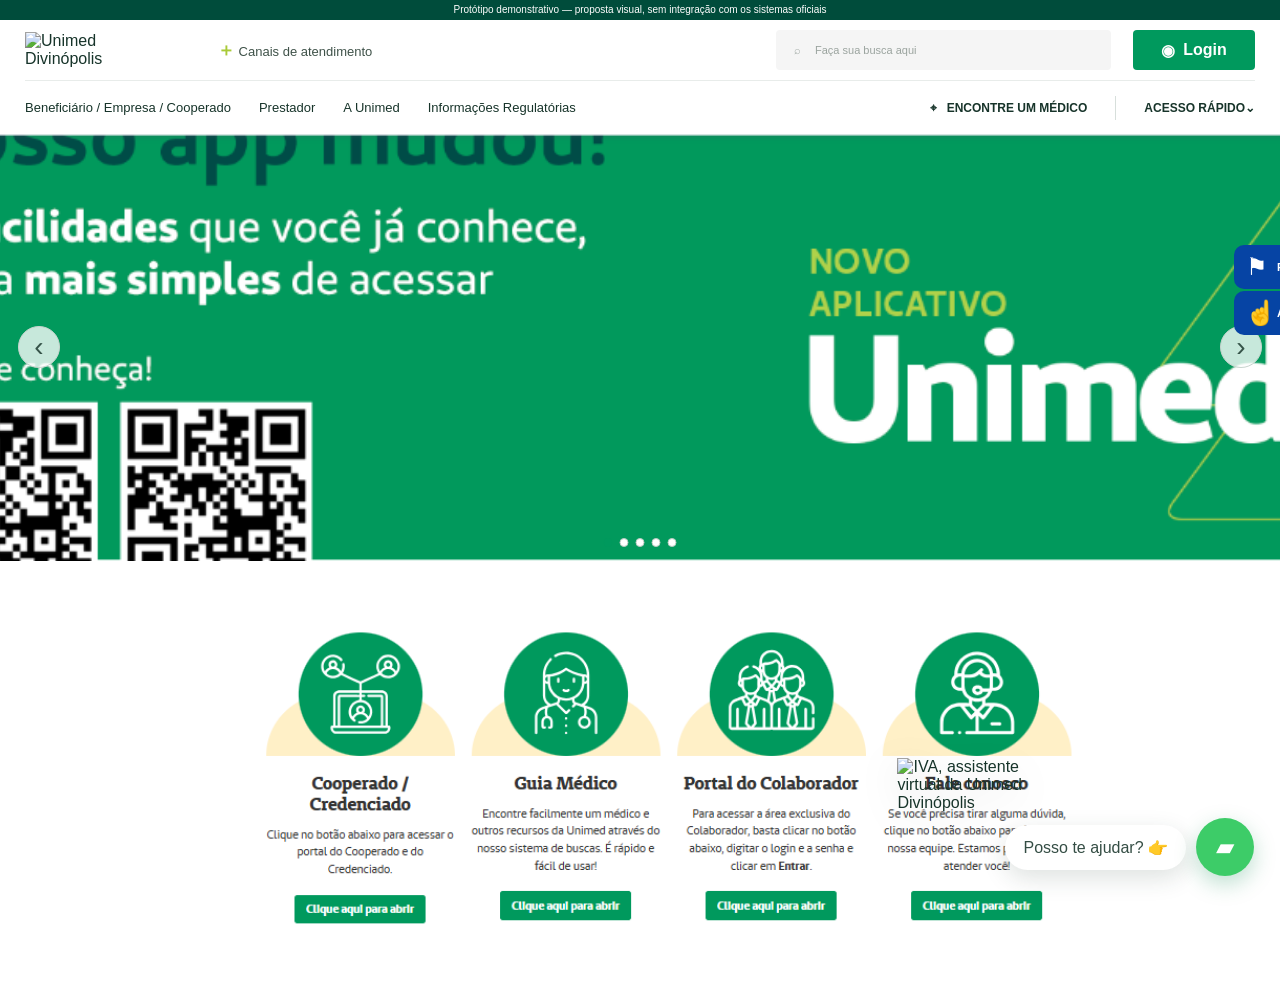
==== commit 5cb9a737: "Add files via upload" ====
--- a/index.html
+++ b/index.html
@@ -6,92 +6,136 @@
   <title>Unimed Divinópolis — Sem Fila</title>
   <link rel="stylesheet" href="styles.css">
 </head>
-<body class="official-mock">
-  <div class="prototype-ribbon">Protótipo demonstrativo — proposta visual para o portal, sem integração com os sistemas oficiais</div>
+<body class="portal-page">
+  <div class="prototype-ribbon">Protótipo demonstrativo — proposta visual, sem integração com os sistemas oficiais</div>
 
-  <header class="official-header">
-    <div class="official-top container-official">
-      <a class="official-logo" href="https://www.unimed.coop.br/site/web/divinopolis" target="_blank" rel="noopener">
-        <img src="assets/unimed-divinopolis-logo.png" alt="Unimed Divinópolis">
+  <header class="portal-header">
+    <div class="portal-header-row portal-container">
+      <a class="portal-logo" href="https://www.unimed.coop.br/site/web/divinopolis" target="_blank" rel="noopener">
+        <img src="assets/unimed-logo.png" alt="Unimed Divinópolis">
       </a>
-      <a class="channels-link" href="https://www.unimed.coop.br/site/web/divinopolis" target="_blank" rel="noopener">＋ Canais de atendimento</a>
-      <div class="official-search">⌕ <span>Faça sua busca aqui</span></div>
-      <a class="official-login" href="https://www.unimed.coop.br/site/web/divinopolis" target="_blank" rel="noopener">◉ Login</a>
+      <a class="channels-link" href="https://www.unimed.coop.br/site/web/divinopolis" target="_blank" rel="noopener"><b>＋</b> Canais de atendimento</a>
+      <div class="portal-search"><span>⌕</span><span>Faça sua busca aqui</span></div>
+      <a class="portal-login" href="https://www.unimed.coop.br/site/web/divinopolis" target="_blank" rel="noopener"><span>◉</span> Login</a>
     </div>
-    <div class="official-nav container-official">
-      <span>Beneficiário / Empresa / Cooperado</span>
-      <span>Prestador</span>
-      <span>A Unimed</span>
-      <span>Informações Regulatórias</span>
-      <span class="nav-right">⌖ ENCONTRE UM MÉDICO</span>
-      <span>ACESSO RÁPIDO⌄</span>
-    </div>
+    <nav class="portal-nav portal-container">
+      <div class="portal-nav-left">
+        <a href="#">Beneficiário / Empresa / Cooperado</a>
+        <a href="#">Prestador</a>
+        <a href="#">A Unimed</a>
+        <a href="#">Informações Regulatórias</a>
+      </div>
+      <div class="portal-nav-right">
+        <a href="#">⌖ &nbsp; ENCONTRE UM MÉDICO</a>
+        <span class="divider-v"></span>
+        <a href="#">ACESSO RÁPIDO⌄</a>
+      </div>
+    </nav>
   </header>
 
   <main>
-    <section class="official-carousel real-carousel" aria-label="Carrossel principal">
+    <section class="portal-carousel" aria-label="Carrossel principal">
       <div class="carousel-track" id="carouselTrack">
-        <article class="carousel-slide image-slide active" data-slide="0"><img src="assets/slide-app-real.png" alt="Novo aplicativo Unimed"></article>
-        <article class="carousel-slide image-slide" data-slide="1"><img src="assets/slide-fraude-real.jpg" alt="Campanha de golpes e fraudes"></article>
-        <article class="carousel-slide image-slide" data-slide="2"><img src="assets/slide-faturas-real.png" alt="Atraso no recebimento de faturas"></article>
-        <article class="carousel-slide image-slide" data-slide="3"><img src="assets/slide-cnpj-real.png" alt="Comunicado sobre CNPJ ativo"></article>
+        <article class="carousel-slide image-slide active" data-slide="0">
+          <img src="assets/slide-app.png" alt="Novo aplicativo Unimed">
+        </article>
+        <article class="carousel-slide schedule-promo-slide" data-slide="1">
+          <div class="schedule-promo-inner portal-container">
+            <div class="schedule-promo-copy">
+              <span class="schedule-kicker">NOVO • AGENDAMENTO ONLINE</span>
+              <h1>Organize seu tempo.<br><strong>Atendimento sem fila.</strong></h1>
+              <p>Escolha o assunto, reserve o tempo necessário e selecione a melhor data e horário para seu atendimento.</p>
+              <a class="schedule-promo-btn" href="agendamento.html">AGENDAR ATENDIMENTO</a>
+            </div>
+            <div class="schedule-promo-card" aria-hidden="true">
+              <div class="promo-card-title"><span>Sem Fila</span><b>✓</b></div>
+              <div class="promo-service">Atendimento online</div>
+              <div class="promo-days"><span>SEG<br><b>14</b></span><span class="chosen">TER<br><b>15</b></span><span>QUA<br><b>16</b></span></div>
+              <div class="promo-times"><span>09:20</span><span class="chosen">10:00</span><span>13:40</span></div>
+              <small>Horário reservado conforme o tempo do atendimento</small>
+            </div>
+          </div>
+        </article>
+        <article class="carousel-slide image-slide" data-slide="2"><img src="assets/slide-fraude.jpg" alt="Campanha contra golpes e fraudes"></article>
+        <article class="carousel-slide image-slide" data-slide="3"><img src="assets/slide-faturas.png" alt="Comunicado sobre recebimento de faturas"></article>
+        <article class="carousel-slide image-slide" data-slide="4"><img src="assets/slide-cnpj.png" alt="Comunicado sobre regularização de CNPJ"></article>
       </div>
-      <button class="carousel-arrow prev" id="carouselPrev" aria-label="Slide anterior">‹</button>
-      <button class="carousel-arrow next" id="carouselNext" aria-label="Próximo slide">›</button>
+      <button class="carousel-arrow carousel-prev" id="carouselPrev" type="button" aria-label="Slide anterior">‹</button>
+      <button class="carousel-arrow carousel-next" id="carouselNext" type="button" aria-label="Próximo slide">›</button>
       <div class="carousel-dots" id="carouselDots"></div>
     </section>
 
-    <section class="semfila-banner container-official">
-      <div class="semfila-banner-box">
-        <div>
-          <small>NOVIDADE DIGITAL</small>
-          <h2>Agora você pode realizar agendamento online</h2>
-          <p>Evite filas, organize seu tempo e escolha o melhor horário para tratar do seu atendimento na Unimed Divinópolis.</p>
+    <section class="portal-shortcuts-snapshot portal-container" aria-label="Acessos rápidos do portal">
+      <div class="shortcuts-snapshot-wrap">
+        <img src="assets/home-links-ref.png" alt="Acessos rápidos do portal da Unimed Divinópolis">
+        <a class="shortcut-overlay shortcut-overlay-1" href="https://www.unimed.coop.br/site/web/divinopolis" target="_blank" rel="noopener" aria-label="Abrir portal Cooperado / Credenciado"></a>
+        <a class="shortcut-overlay shortcut-overlay-2" href="https://www.unimed.coop.br/site/web/divinopolis/guia-medico" target="_blank" rel="noopener" aria-label="Abrir Guia Médico"></a>
+        <a class="shortcut-overlay shortcut-overlay-3" href="https://www.unimed.coop.br/site/web/divinopolis" target="_blank" rel="noopener" aria-label="Abrir Portal do Colaborador"></a>
+        <a class="shortcut-overlay shortcut-overlay-4" href="https://www.unimed.coop.br/site/web/divinopolis" target="_blank" rel="noopener" aria-label="Abrir Fale conosco"></a>
+      </div>
+    </section>
+  </main>
+
+  <div class="accessibility-stack" aria-label="Recursos de acessibilidade">
+    <button class="accessibility-btn" id="assistiveBtn" type="button"><span class="access-symbol">⚑</span><span class="access-label">Recursos Assistivos</span></button>
+    <button class="accessibility-btn" id="librasBtn" type="button"><span class="access-symbol">☝</span><span class="access-label">Acessível em Libras</span></button>
+  </div>
+
+  <div class="iva-widget" id="ivaWidget">
+    <section class="iva-chat hidden" id="ivaChat" aria-label="Chat IVA">
+      <button class="iva-close" id="ivaClose" type="button" aria-label="Fechar chat">×</button>
+      <div class="iva-chat-head" id="ivaChatHead">
+        <h2 id="ivaHeadTitle">Vamos<br>conversar?</h2>
+        <p id="ivaHeadSubtitle">Bem vindo ao nosso Chat.<br>Eu sou a Iva. Estou aqui<br>para ajudá-lo.</p>
+        <div class="iva-status"><i></i><span>Nós normalmente respondemos dentro de alguns minutos.</span></div>
+      </div>
+      <div class="iva-chat-body">
+        <div class="iva-messages" id="ivaMessages"></div>
+        <div class="iva-topics hidden" id="ivaTopics">
+          <button class="iva-topic featured" type="button" data-topic="agendamento">Agendamento Online <small>Novo</small></button>
+          <button class="iva-topic" type="button" data-topic="comercial">Comercial</button>
+          <button class="iva-topic" type="button" data-topic="financeiro">Financeiro</button>
+          <button class="iva-topic" type="button" data-topic="autorizacao">Autorização Guias</button>
+          <button class="iva-topic" type="button" data-topic="dprh">DP/RH</button>
+          <button class="iva-topic" type="button" data-topic="demonstrativos">Demonstrativos</button>
+          <button class="iva-topic" type="button" data-topic="guia">Guia Médico</button>
+          <button class="iva-topic" type="button" data-topic="manifestacoes">Manifestações</button>
+          <button class="iva-topic" type="button" data-topic="reembolso">Reembolso</button>
+          <button class="iva-topic" type="button" data-topic="orcamento">Orçamento</button>
+          <button class="iva-topic" type="button" data-topic="finalizar">Finalizar</button>
         </div>
-        <a class="semfila-main-cta" href="agendamento.html">AGENDAR ATENDIMENTO</a>
+        <div class="iva-attachment-list" id="ivaAttachmentList"></div>
+        <div class="iva-compose">
+          <textarea id="ivaInput" rows="1" placeholder="Escreva a sua mensagem..."></textarea>
+          <div class="iva-tools">
+            <div class="emoji-anchor">
+              <button class="iva-tool" id="emojiBtn" type="button" aria-label="Inserir emoji">☺</button>
+              <div class="emoji-picker hidden" id="emojiPicker" role="dialog" aria-label="Emojis">
+                <div class="emoji-picker-head">Escolha um emoji</div>
+                <div class="emoji-grid" id="emojiGrid"></div>
+              </div>
+            </div>
+            <button class="iva-tool clip-tool" id="clipBtn" type="button" aria-label="Anexar arquivo">⌕</button>
+            <input id="fileInput" type="file" hidden multiple accept="image/*,.pdf,.doc,.docx,.xls,.xlsx,.txt">
+            <span class="powered">POWERED BY</span>
+            <span class="powered-mark">◆</span>
+            <button class="iva-send" id="ivaSend" type="button" aria-label="Enviar mensagem">➤</button>
+          </div>
+        </div>
       </div>
     </section>
 
-    <section class="links-preview-section container-official">
-      <img class="links-preview-image" src="assets/home-links-ref.png" alt="Serviços rápidos do portal da Unimed Divinópolis">
-    </section>
-  </main>
-
-  <div class="chatbot-widget" id="chatbotWidget">
-    <div class="chatbot-panel hidden official-panel-like" id="chatbotPanel">
-      <button class="chatbot-close official-close" id="chatbotClose" aria-label="Fechar">×</button>
-      <div class="official-chat-hero">
-        <h2>Vamos<br>conversar?</h2>
-        <p>Bem vindo ao nosso Chat.<br>Eu sou a Iva. Estou aqui<br>para ajudá-lo.</p>
-        <div class="official-status"><span class="red-dot"></span> Nós normalmente respondemos dentro de alguns minutos.</div>
-      </div>
-      <div class="official-chat-body">
-        <div class="official-chat-prompt">Escreva a sua mensagem...</div>
-        <div class="official-chat-footer">
-          <span>☺</span>
-          <span>📎</span>
-          <span class="powered">POWERED BY</span>
-          <button class="send-round" type="button" id="chatbotSendVisual">➤</button>
-        </div>
-        <div class="chatbot-actions">
-          <button type="button" class="chat-suggestion" data-action="agendamento">Agendamento</button>
-          <button type="button" class="chat-suggestion" data-action="boleto">2ª via de boleto</button>
-          <button type="button" class="chat-suggestion" data-action="intercambio">Intercâmbio</button>
-          <button type="button" class="chat-suggestion" data-action="guia">Guia Médico</button>
-        </div>
-      </div>
-    </div>
-
-    <div class="chatbot-launch-wrap">
-      <img class="chatbot-mascot" src="assets/iva-mascot.png" alt="IVA">
-      <button type="button" class="chatbot-launch" id="chatbotLaunch">
-        <span class="chatbot-bubble-text">Posso te ajudar? 👉</span>
-        <span class="chatbot-launch-icon chat-icon">💬</span>
-        <span class="chatbot-launch-icon edit-icon">✎</span>
+    <div class="iva-launch-wrap">
+      <img class="iva-character" src="assets/iva-helper.png" alt="IVA, assistente virtual da Unimed Divinópolis">
+      <button class="iva-launch" id="ivaLaunch" type="button">
+        <span class="iva-bubble">Posso te ajudar? 👉</span>
+        <span class="iva-launch-circle iva-chat-icon">▰</span>
+        <span class="iva-launch-circle iva-pencil-icon">✎</span>
       </button>
     </div>
   </div>
 
+  <div class="site-toast" id="siteToast"></div>
   <script src="site.js"></script>
 </body>
 </html>
--- a/styles.css
+++ b/styles.css
@@ -1,1032 +1,15 @@
-:root{
-  --green:#00995d;--green2:#007f4b;--green3:#005b3b;--lime:#b8d94a;--dark:#07120d;--panel:#0d1c14;--panel2:#102219;--line:#294238;--text:#f4f8f6;--muted:#a8beb2;--gold:#c0a259;--danger:#e45e5e;--warn:#f2b84b;--shadow:0 18px 55px rgba(0,0,0,.2)
-}
-*{box-sizing:border-box}html{scroll-behavior:smooth}body{margin:0;background:var(--dark);color:var(--text);font-family:Inter,ui-sans-serif,system-ui,-apple-system,BlinkMacSystemFont,"Segoe UI",sans-serif}a{color:inherit;text-decoration:none}button,input,select{font:inherit}button{cursor:pointer}.hidden{display:none!important}.container{width:min(1180px,calc(100% - 32px));margin:auto}
-
-/* Mock da home atual */
-.official-mock{background:#fff;color:#1d2e26}.prototype-ribbon{background:#073f2d;color:#d8efe4;text-align:center;font-size:11px;padding:6px 14px;letter-spacing:.1px}.container-official{width:min(840px,calc(100% - 28px));margin:auto}.official-header{background:white;box-shadow:0 2px 10px rgba(30,57,45,.12);position:relative;z-index:20}.official-top{height:55px;display:grid;grid-template-columns:145px 1fr 225px 82px;align-items:center;gap:14px}.official-logo img{display:block;width:112px;height:auto;object-fit:contain}.channels-link{font-size:10px;color:#5c6d65}.channels-link::first-letter{color:#a7c933}.official-search{height:34px;border-radius:3px;background:#f6f6f6;color:#a4aaa7;display:flex;align-items:center;gap:10px;padding:0 13px;font-size:9px}.official-login{background:#00995d;color:white;border-radius:4px;text-align:center;padding:8px 10px;font-size:11px;font-weight:800}.official-nav{height:36px;border-top:1px solid #f0f1f0;display:flex;align-items:center;gap:23px;font-size:9px;color:#293a32;white-space:nowrap}.official-nav .nav-right{margin-left:auto;font-weight:800}.official-carousel{position:relative;background:#f5f7f6;min-height:455px;overflow:hidden}.carousel-track{position:relative;height:455px}.carousel-slide{position:absolute;inset:0;opacity:0;pointer-events:none;transition:opacity .5s ease}.carousel-slide.active{opacity:1;pointer-events:auto}.image-slide{display:grid;place-items:center;background:#f5f7f6}.image-slide img{width:100%;height:100%;object-fit:cover;object-position:center}.appointment-slide{background:linear-gradient(115deg,#008e55 0 57%,#b7d746 57% 100%);overflow:hidden}.appointment-slide:after{content:"";position:absolute;width:560px;height:560px;border:3px solid rgba(255,255,255,.2);border-radius:50%;right:-180px;top:-180px;box-shadow:0 0 0 58px rgba(255,255,255,.07),0 0 0 118px rgba(255,255,255,.04)}.appointment-inner{height:455px;display:grid;grid-template-columns:1.06fr .94fr;align-items:center;gap:35px;position:relative;z-index:2}.appointment-copy{color:white;padding-left:14px}.appointment-kicker{display:inline-block;font-size:12px;font-weight:900;letter-spacing:.8px;color:#ddf4a5;margin-bottom:11px}.appointment-copy h1{font-size:42px;line-height:1.05;margin:0 0 16px;font-weight:400;letter-spacing:-1px}.appointment-copy h1 strong{font-weight:900}.appointment-copy p{font-size:18px;line-height:1.45;max-width:560px;margin:0;color:#f3fff8}.appointment-actions{display:flex;align-items:center;gap:14px;margin-top:23px;flex-wrap:wrap}.appointment-cta{display:inline-flex;min-height:46px;align-items:center;padding:0 21px;border-radius:5px;background:white;color:#00764a;font-weight:900;font-size:13px;box-shadow:0 10px 25px rgba(0,0,0,.14)}.appointment-note{font-size:12px;font-weight:700;color:#eaf6ef}.appointment-visual{height:100%;position:relative;display:grid;place-items:center}.visual-ring{position:absolute;border:2px solid rgba(0,94,59,.22);border-radius:50%}.ring-one{width:360px;height:360px}.ring-two{width:470px;height:470px}.calendar-card{position:relative;width:350px;background:white;color:#173127;border-radius:22px;padding:20px;box-shadow:0 25px 60px rgba(0,67,40,.25);transform:rotate(-2deg)}.cal-head{display:flex;justify-content:space-between;align-items:center;font-size:18px;font-weight:900;color:#006c43;margin-bottom:16px}.cal-head b{width:30px;height:30px;display:grid;place-items:center;background:#00995d;color:white;border-radius:50%}.cal-days{display:grid;grid-template-columns:repeat(4,1fr);gap:8px}.cal-days span{border:1px solid #dce7e1;border-radius:10px;padding:8px;text-align:center;font-size:9px;color:#72837b}.cal-days b{font-size:19px;color:#274238}.cal-days .picked{background:#00995d;color:white;border-color:#00995d}.cal-days .picked b{color:white}.cal-times{display:grid;grid-template-columns:repeat(4,1fr);gap:8px;margin-top:12px}.cal-times span{padding:8px 4px;text-align:center;border:1px solid #dce7e1;border-radius:8px;font-size:10px;font-weight:800}.cal-times .picked-time{background:#dff3e8;border-color:#00995d;color:#007449}.cal-ok{margin-top:14px;background:#f3f8f5;color:#557064;border-radius:9px;padding:10px 12px;font-size:10px;font-weight:700}.carousel-arrow{position:absolute;z-index:10;top:50%;transform:translateY(-50%);width:38px;height:38px;border-radius:50%;border:1px solid rgba(66,84,76,.25);background:rgba(255,255,255,.82);color:#66746d;font-size:26px;display:grid;place-items:center}.carousel-arrow.prev{left:14px}.carousel-arrow.next{right:14px}.carousel-dots{position:absolute;z-index:11;bottom:18px;left:50%;transform:translateX(-50%);display:flex;gap:6px}.carousel-dots button{width:8px;height:8px;padding:0;border:0;border-radius:50%;background:rgba(255,255,255,.5);box-shadow:0 0 0 1px rgba(0,0,0,.12)}.carousel-dots button.active{background:#00995d;transform:scale(1.25)}.home-shortcuts{padding:50px 0 35px}.shortcut-intro{text-align:center;margin-bottom:25px}.shortcut-intro h2{color:#006b45;margin:0 0 7px;font-size:28px}.shortcut-intro p{color:#687a71;margin:0}.shortcut-grid{display:grid;grid-template-columns:repeat(4,1fr);gap:14px}.shortcut-card{border:1px solid #dce5e0;border-radius:14px;padding:18px;text-align:center;background:white;box-shadow:0 8px 25px rgba(20,60,40,.05)}.shortcut-card span{width:42px;height:42px;margin:0 auto 10px;border-radius:50%;background:#e6f4ec;color:#008553;display:grid;place-items:center;font-size:18px}.shortcut-card strong{display:block;color:#214235;font-size:13px}.shortcut-card small{display:block;color:#82938a;margin-top:4px;font-size:10px}.shortcut-card.highlighted{border-color:#00995d;background:#f6fffa}.prototype-info{margin-bottom:42px;background:#edf7f2;border:1px solid #d1e8dc;border-radius:14px;padding:18px 20px;display:flex;justify-content:space-between;align-items:center;gap:20px}.prototype-info strong{display:block;color:#006a43;margin-bottom:4px}.prototype-info span{font-size:12px;color:#60766b}.prototype-info a{font-size:12px;font-weight:900;color:#008553;white-space:nowrap}.iva-float{position:fixed;right:28px;bottom:22px;z-index:30;display:flex;align-items:center;gap:8px;background:white;border-radius:999px;padding:7px 9px 7px 7px;color:#53675e;box-shadow:0 10px 30px rgba(0,0,0,.18);font-size:11px}.iva-avatar{width:32px;height:32px;display:grid;place-items:center;border-radius:50%;background:#00995d;color:white;font-size:9px;font-weight:900}.iva-float b{width:32px;height:32px;border-radius:50%;display:grid;place-items:center;background:#18c979;color:white}
+:root{--green:#00995d;--green-dark:#006b44;--green-deep:#004f3d;--green-soft:#eaf7f0;--lime:#b8d94a;--ink:#17342a;--muted:#6f837b;--line:#d9e7df;--page:#f2f7f4;--blue:#0644a4;--warn:#fff7e7;--shadow:0 14px 36px rgba(25,76,54,.08)}
+*{box-sizing:border-box}html{scroll-behavior:smooth}body{margin:0;font-family:Arial,Helvetica,sans-serif;color:var(--ink)}a{text-decoration:none;color:inherit}button,input,select,textarea{font:inherit}.hidden{display:none!important}button{cursor:pointer}.prototype-ribbon{height:20px;background:#004c3b;color:#fff;text-align:center;font-size:10px;line-height:20px}.portal-container{width:min(1230px,calc(100% - 48px));margin:auto}.portal-header{background:#fff;position:relative;z-index:20}.portal-header-row{height:60px;display:grid;grid-template-columns:170px 1fr 335px 122px;gap:22px;align-items:center}.portal-logo img{width:150px;display:block}.channels-link{font-size:13px;color:#3f5249}.channels-link b{color:#a9ca38;font-size:18px}.portal-search{height:40px;background:#f5f5f5;border-radius:4px;color:#9ba49f;display:flex;align-items:center;gap:14px;padding:0 18px;font-size:11px}.portal-login{height:40px;border-radius:4px;background:var(--green);color:#fff;display:flex;align-items:center;justify-content:center;gap:8px;font-weight:800}.portal-nav{height:54px;border-top:1px solid #e8ecea;display:flex;align-items:center;justify-content:space-between;font-size:13px}.portal-nav-left,.portal-nav-right{display:flex;align-items:center;gap:28px}.portal-nav-right{font-size:12px;font-weight:800}.divider-v{width:1px;height:24px;background:#d7dfdb}.portal-carousel{position:relative;width:100%;overflow:hidden;background:#fff}.carousel-track{position:relative;aspect-ratio:3/1;min-height:360px}.carousel-slide{position:absolute;inset:0;opacity:0;pointer-events:none;transition:opacity .45s ease}.carousel-slide.active{opacity:1;pointer-events:auto}.image-slide img{width:100%;height:100%;object-fit:cover;object-position:center;display:block}.carousel-arrow{position:absolute;top:50%;transform:translateY(-50%);width:42px;height:42px;border-radius:50%;border:1px solid #c8d4ce;background:rgba(255,255,255,.78);font-size:28px;color:#365449;z-index:3}.carousel-prev{left:18px}.carousel-next{right:18px}.carousel-dots{position:absolute;left:50%;bottom:14px;transform:translateX(-50%);display:flex;gap:7px;z-index:4}.carousel-dots button{width:9px;height:9px;border-radius:50%;border:1px solid #b9c9c0;background:#fff;padding:0}.carousel-dots button.active{background:var(--green);border-color:var(--green)}.schedule-promo-slide{background:linear-gradient(100deg,#008f59 0 58%,#b6d642 58%);overflow:hidden}.schedule-promo-inner{height:100%;display:grid;grid-template-columns:1.1fr .9fr;align-items:center;gap:50px;position:relative}.schedule-promo-copy{color:#fff}.schedule-kicker{display:block;color:#dfff9d;font-size:14px;font-weight:900;margin-bottom:12px}.schedule-promo-copy h1{font-size:50px;line-height:1.02;margin:0 0 18px;font-weight:400}.schedule-promo-copy h1 strong{font-weight:900}.schedule-promo-copy p{font-size:18px;line-height:1.5;max-width:620px}.schedule-promo-btn{display:inline-flex;align-items:center;min-height:48px;padding:0 22px;background:#fff;color:#007648;border-radius:5px;font-weight:900;margin-top:10px}.schedule-promo-card{width:380px;justify-self:center;background:#fff;border-radius:24px;padding:22px;box-shadow:0 24px 55px rgba(0,78,45,.24);transform:rotate(-1.5deg)}.promo-card-title{display:flex;justify-content:space-between;color:#076f45;font-size:22px;font-weight:900}.promo-card-title b{width:32px;height:32px;border-radius:50%;background:var(--green);color:#fff;display:grid;place-items:center}.promo-service{margin:12px 0;color:#5c7469}.promo-days{display:grid;grid-template-columns:repeat(3,1fr);gap:8px}.promo-days span,.promo-times span{border:1px solid #d8e5de;border-radius:10px;padding:10px;text-align:center}.promo-days .chosen,.promo-times .chosen{background:var(--green-soft);border-color:var(--green);color:#087647}.promo-times{display:grid;grid-template-columns:repeat(3,1fr);gap:8px;margin:12px 0}.schedule-promo-card small{color:#6e8178}.portal-shortcuts{display:grid;grid-template-columns:repeat(4,1fr);gap:34px;padding:52px 0 70px;text-align:center}.portal-shortcut-card{display:flex;flex-direction:column;align-items:center}.shortcut-circle{width:150px;height:150px;border-radius:50%;background:#05a260;color:#fff;display:grid;place-items:center;font-size:68px;box-shadow:0 28px 0 -7px #ffedbc}.portal-shortcut-card h3{font-family:Georgia,serif;font-size:22px;margin:26px 0 10px}.portal-shortcut-card p{font-size:14px;line-height:1.55;min-height:88px;margin:0 0 14px}.portal-shortcut-card a{margin-top:auto;background:#00995d;color:#fff;padding:8px 14px;border-radius:3px;font-size:13px;font-weight:800}.accessibility-stack{position:fixed;right:0;top:245px;z-index:70;display:flex;flex-direction:column;gap:2px;align-items:flex-end}.accessibility-btn{height:44px;border:0;background:#0644a4;color:#fff;display:flex;align-items:center;border-radius:10px 0 0 10px;padding:0 11px;gap:8px;max-width:46px;overflow:hidden;transition:max-width .22s ease}.accessibility-btn:hover,.accessibility-btn:focus{max-width:190px}.access-symbol{font-size:24px;min-width:24px}.access-label{white-space:nowrap;font-size:11px;font-weight:700}.iva-widget{position:fixed;right:26px;bottom:24px;z-index:80}.iva-launch-wrap{display:flex;align-items:flex-end}.iva-character{width:126px;height:118px;object-fit:contain;object-position:right bottom;filter:drop-shadow(0 10px 18px rgba(0,0,0,.13));margin-right:-18px}.iva-launch{display:flex;align-items:center;gap:10px;border:0;background:none;padding:0}.iva-bubble{background:#fff;border-radius:999px;padding:13px 18px;box-shadow:0 8px 24px rgba(35,60,49,.15);font-size:16px;color:#344d44}.iva-launch-circle{width:58px;height:58px;border-radius:50%;display:grid;place-items:center;background:#3dcc68;color:#fff;font-size:24px;box-shadow:0 8px 22px rgba(0,131,72,.26)}.iva-pencil-icon{display:none;background:#f6fbf8;color:#069956;border:1px solid #d9eee1}.iva-launch:hover .iva-chat-icon{display:none}.iva-launch:hover .iva-pencil-icon{display:grid}.iva-chat{position:absolute;right:0;bottom:98px;width:374px;max-height:620px;background:#fff;border-radius:18px;overflow:hidden;box-shadow:0 22px 60px rgba(0,0,0,.22)}.iva-close{position:absolute;top:15px;right:18px;z-index:3;border:0;background:none;color:#fff;font-size:34px}.iva-chat-head{background:linear-gradient(135deg,rgba(0,151,83,.95),rgba(101,210,119,.88));color:#fff;padding:32px 28px 22px;min-height:260px}.iva-chat-head h2{font-size:38px;line-height:1.05;margin:0 0 24px}.iva-chat-head p{font-size:16px;line-height:1.45;margin:0 0 28px}.iva-status{display:flex;gap:11px;align-items:flex-start;font-size:14px;line-height:1.35}.iva-status i{width:8px;height:8px;border-radius:50%;background:#ff2734;margin-top:5px;flex:0 0 auto}.iva-chat-body{background:#fff}.iva-messages{max-height:210px;overflow:auto;padding:16px 26px 8px;display:grid;gap:10px}.chat-message{max-width:82%;border-radius:18px;padding:12px 14px;font-size:14px;line-height:1.4}.chat-message.bot{background:#f0f2f7;color:#132b25;border-top-left-radius:6px}.chat-message.user{justify-self:end;background:#1aae61;color:#fff;border-top-right-radius:6px}.typing-dots{width:52px;border-radius:18px;background:#f0f2f7;padding:9px 14px;color:#8b9298;letter-spacing:2px}.iva-topics{display:flex;flex-wrap:wrap;gap:8px;justify-content:center;padding:4px 20px 10px;max-height:205px;overflow:auto}.iva-topic{border:1px solid #18a54d;background:#fff;color:#159145;border-radius:999px;padding:8px 14px}.iva-topic.featured{background:#e9f8ef;border:2px solid #00a35d;font-weight:800;color:#007a46}.iva-topic.featured small{background:#b7d946;color:#254b1f;border-radius:999px;padding:2px 6px;margin-left:4px}.iva-attachment-list{display:flex;flex-wrap:wrap;gap:5px;padding:0 26px}.attachment-chip{font-size:11px;background:#f2f6f4;border:1px solid #dfe8e3;border-radius:999px;padding:5px 8px;max-width:100%;overflow:hidden;text-overflow:ellipsis;white-space:nowrap}.iva-compose{border-top:1px solid #dfe5e2;padding:10px 22px 14px}.iva-compose textarea{width:100%;border:0;outline:0;resize:none;min-height:42px;max-height:92px;color:#314c42;font-size:15px;padding:9px 4px}.iva-compose textarea::placeholder{color:#8996ac}.iva-tools{display:flex;align-items:center;gap:12px}.iva-tool{width:28px;height:28px;border:0;background:none;color:#00a362;font-size:24px;padding:0}.clip-tool{font-size:20px;transform:rotate(-35deg)}.powered{margin-left:auto;font-size:9px;color:#99a2af}.powered-mark{color:#ec8d11}.iva-send{width:58px;height:58px;border-radius:50%;border:0;background:#bde8cc;color:#fff;font-size:24px;box-shadow:0 8px 24px rgba(9,146,76,.2);transition:.18s}.iva-send.ready{background:linear-gradient(180deg,#3ed16b,#1fac59);transform:scale(1.03)}.emoji-anchor{position:relative}.emoji-picker{position:absolute;bottom:38px;left:0;width:292px;background:#fff;border:1px solid #b9c8ff;box-shadow:0 12px 28px rgba(0,0,0,.18);padding:10px;z-index:5}.emoji-picker-head{font-size:12px;color:#6e7c90;margin-bottom:8px}.emoji-grid{display:grid;grid-template-columns:repeat(6,1fr);gap:5px;max-height:210px;overflow:auto}.emoji-grid button{border:0;background:#fff;font-size:26px;padding:4px}.site-toast{position:fixed;left:50%;bottom:22px;transform:translate(-50%,10px);background:#174033;color:#fff;padding:11px 16px;border-radius:10px;opacity:0;pointer-events:none;z-index:100;transition:.2s}.site-toast.show{opacity:1;transform:translate(-50%,0)}
 
 /* App */
-.app-shell{min-height:100vh;padding-bottom:82px}.app-main{width:min(920px,calc(100% - 28px));margin:0 auto;padding:30px 0 60px}.app-header{background:#086a42;border-bottom:1px solid rgba(255,255,255,.08)}.app-header-inner{height:64px;display:flex;align-items:center;justify-content:space-between}.app-name{display:flex;align-items:center;gap:10px;font-family:Georgia,serif;font-style:italic;font-weight:800}.mini-clock{width:26px;height:26px;border-radius:50%;border:2px solid white;position:relative}.mini-clock:before{content:"";position:absolute;width:2px;height:7px;background:white;left:11px;top:4px}.mini-clock:after{content:"";position:absolute;width:6px;height:2px;background:white;left:11px;top:11px;transform:rotate(30deg);transform-origin:left center}.user-actions{display:flex;align-items:center;gap:10px;font-size:13px}.user-actions button{border:1px solid rgba(255,255,255,.25);background:transparent;color:white;border-radius:9px;padding:8px 12px}.screen{display:none}.screen.active{display:block;animation:fade .2s ease}@keyframes fade{from{opacity:.35;transform:translateY(4px)}to{opacity:1;transform:none}}.panel-card{background:var(--panel);border:1px solid var(--line);border-top:3px solid var(--gold);border-radius:18px;padding:26px;box-shadow:var(--shadow)}.panel-card h1,.panel-card h2{font-family:Georgia,serif;margin-top:0}.intro-card{max-width:690px;margin:50px auto}.screen-kicker{display:block;color:#12b36b;font-size:11px;font-weight:900;letter-spacing:.8px;margin-bottom:6px}.screen-help{color:var(--muted);line-height:1.55;font-size:13px;margin-top:-2px}.recipient-grid{display:grid;grid-template-columns:1fr 1fr;gap:14px;margin-top:24px}.recipient-card{background:#091811;color:white;border:1px solid #315044;border-radius:16px;padding:22px;text-align:left;min-height:145px;transition:.18s}.recipient-card:hover{border-color:#10b86c;transform:translateY(-2px)}.recipient-icon{display:grid;place-items:center;width:42px;height:42px;border-radius:12px;background:rgba(0,153,93,.14);color:#17c879;margin-bottom:13px;font-size:18px}.recipient-card strong{display:block;font-size:18px}.recipient-card small{display:block;color:#9eb9ab;margin-top:6px;line-height:1.45}.privacy-reminder{font-size:11px;color:#70887c;margin:18px 0 0;line-height:1.5}.login-wrap{max-width:520px;margin:30px auto}.compact-login{margin-top:30px}.login-brand{text-align:center;margin-bottom:16px}.semfila{font-family:Georgia,serif;font-style:italic;color:var(--green);font-size:30px}.small-back{background:none;border:0;color:#9ab2a6;padding:0 0 14px;font-size:12px}.id-tabs{display:grid;grid-template-columns:1fr 1fr;background:#07150f;border:1px solid #294238;border-radius:11px;padding:4px;margin:16px 0}.id-tab{border:0;background:transparent;color:#8ba397;border-radius:8px;padding:10px;font-weight:800}.id-tab.active{background:#0b6f46;color:white}.field{display:block;margin-bottom:16px;font-size:13px;font-weight:800}.field input,.field select{display:block;width:100%;margin-top:7px;background:#08150f;color:white;border:1px solid #2b4438;border-radius:11px;padding:13px 14px;outline:none}.field input:focus,.field select:focus{border-color:#0ebd70;box-shadow:0 0 0 3px rgba(14,189,112,.13)}input[type="date"]::-webkit-calendar-picker-indicator{filter:invert(1);opacity:.72}.helper{font-size:11px;color:#789084;line-height:1.5}.centered-helper{text-align:center;margin-top:14px}.full-btn{width:100%}.link-btn{display:block;width:100%;border:0;background:none;color:#00aa66;text-decoration:underline;margin-top:9px}.btn{border:0;border-radius:12px;min-height:46px;padding:0 18px;font-weight:800;display:inline-flex;align-items:center;justify-content:center;gap:8px;transition:.18s}.btn:hover:not(:disabled){transform:translateY(-1px)}.btn-primary{background:var(--green);color:white}.btn-primary:hover:not(:disabled){background:#08a866}.btn-secondary{background:transparent;color:var(--text);border:1px solid #39554a}.btn-secondary:hover:not(:disabled){border-color:#5b7a6c;background:rgba(255,255,255,.025)}.btn:disabled,.cancel:disabled{opacity:.38;cursor:not-allowed;transform:none!important}.welcome-card{background:linear-gradient(135deg,#078149,#119457);border-radius:17px;padding:22px;margin-bottom:16px}.welcome-card small{font-weight:700;color:#d6efe2}.welcome-card h1{font-family:Georgia,serif;margin:5px 0 14px;font-size:26px}.identity-grid{display:grid;grid-template-columns:1fr 1fr;gap:10px}.identity-item{background:rgba(255,255,255,.12);border-radius:10px;padding:10px 12px}.identity-item span{display:block;font-size:10px;color:#c7e6d6;font-weight:800;text-transform:uppercase}.identity-item b{display:block;margin-top:3px;font-size:14px}.quick-grid{display:grid;grid-template-columns:1fr 1fr;gap:12px}.quick-card{text-align:left;background:var(--panel);border:1px solid var(--line);border-radius:16px;padding:18px;color:white;min-height:118px}.quick-card:hover{border-color:#4e7563}.quick-card strong{display:block;margin:9px 0 5px}.quick-card small{color:#9fc1b0}.management-card{display:block;min-height:auto}.management-card strong{margin-top:0}.iconbox{width:44px;height:44px;border-radius:12px;display:grid;place-items:center;background:rgba(0,153,93,.12);color:#20c97a;font-size:20px}.section-label{font-family:Georgia,serif;font-size:18px;margin:26px 0 11px}.empty-box{border:1px dashed #2f4a3d;border-radius:12px;padding:18px;text-align:center;color:#87a596;font-size:13px}.next-card{padding:15px;display:flex;justify-content:space-between;align-items:center;gap:14px}.progress{display:grid;grid-template-columns:repeat(3,1fr);gap:7px;margin:21px 0}.progress span{height:4px;border-radius:4px;background:#31433a}.progress span.on{background:#10aa65}.option-grid{display:grid;grid-template-columns:1fr 1fr;gap:12px}.option{background:#07160f;border:1px solid #2f493b;color:white;border-radius:15px;padding:19px;text-align:left;min-height:138px}.option.selected{border-color:#00c979;box-shadow:0 0 0 2px rgba(0,201,121,.18)}.option .ico{font-size:22px}.option strong{display:block;font-size:16px;margin:12px 0 7px}.option small{color:#9bbbad;line-height:1.5}.divider{border:0;border-top:1px solid #294237;margin:20px 0}.iva-tip{display:flex;justify-content:space-between;align-items:center;gap:18px;background:#10271c;border:1px solid #315343;border-radius:14px;padding:14px 16px;margin-bottom:18px}.iva-tip strong{display:block;font-size:13px;color:#d8f3e5}.iva-tip span{display:block;font-size:11px;color:#8eaa9d;margin-top:3px}.iva-tip a{white-space:nowrap;font-size:11px;font-weight:900;color:#18c77a}.payment-area{padding-top:3px}.input-label{display:block;font-size:13px;font-weight:800;margin-bottom:9px}.payment-grid{display:grid;grid-template-columns:1fr 1fr;gap:10px}.payment-option{border:1px solid #315044;border-radius:12px;background:#08160f;color:white;text-align:left;padding:14px}.payment-option.selected{border-color:#12be70;box-shadow:inset 0 0 0 1px #12be70}.payment-option span{display:inline-grid;place-items:center;width:30px;height:30px;border-radius:8px;background:#0f2a1d;color:#19c879}.payment-option strong{display:block;margin:8px 0 3px}.payment-option small{color:#8da99a;line-height:1.4}.actions-row{display:grid;grid-template-columns:1fr 1fr;gap:12px;margin-top:22px}.schedule-title small{color:#00ad67;font-weight:800}.schedule-title h1{font-family:Georgia,serif;margin:4px 0 3px}.schedule-title p{color:#b5cbbf;margin:0;line-height:1.5;font-size:13px}.date-caption{margin:18px 0 10px;color:#91aa9d;font-size:12px;text-transform:capitalize}.date-strip{display:flex;gap:8px;overflow:auto;padding:3px 0 10px;scrollbar-width:thin}.date-btn{min-width:66px;height:66px;border:1px solid #314a3d;background:#101e17;color:#afc3b8;border-radius:10px}.date-btn b{display:block;font-size:10px}.date-btn strong{display:block;font-size:17px;margin-top:1px}.date-btn small{display:block;font-size:9px;margin-top:1px}.date-btn.selected{background:#079958;border-color:#079958;color:white}.slot-box{border:1px solid #2b4438;border-radius:17px;padding:18px;background:#101e17}.slots{display:grid;grid-template-columns:repeat(6,1fr);gap:8px}.slot{height:39px;border-radius:9px;border:1px solid #385345;background:#0b1811;color:white;font-weight:750;font-size:12px}.slot.selected{border-color:#13bd70;background:rgba(19,189,112,.16);box-shadow:inset 0 0 0 1px #13bd70}.slot.occupied{color:#82978c;text-decoration:line-through;background:#0c1611}.legend{display:flex;gap:18px;flex-wrap:wrap;color:#93aa9e;font-size:10px;margin-top:13px}.dot{display:inline-block;width:8px;height:8px;border-radius:50%;border:1px solid #466456;margin-right:5px}.dot.sel{background:#13bd70;border-color:#13bd70}.dot.occ{background:#263930}.summary{border:1px solid #294238;border-radius:13px;overflow:hidden}.summary-row{display:flex;justify-content:space-between;gap:20px;padding:13px 15px;border-bottom:1px solid #22372e}.summary-row:last-child{border-bottom:0}.summary-row span{font-size:12px;color:#8da699}.summary-row b{text-align:right;font-size:12px}.cancel-rule{display:flex;align-items:flex-start;gap:11px;background:#2a2411;border:1px solid #6b5a26;border-radius:13px;padding:14px 15px;margin-top:18px;color:#f7e7b0}.cancel-rule .rule-icon{width:26px;height:26px;border-radius:50%;background:#d6a62c;color:#201b0c;display:grid;place-items:center;font-weight:900}.cancel-rule strong{display:block;font-size:12px}.cancel-rule p,.cancel-rule span{font-size:11px;margin:2px 0 0;line-height:1.45}.compact-rule{display:block}.success{text-align:center}.success-badge{width:62px;height:62px;border-radius:50%;margin:0 auto 14px;display:grid;place-items:center;background:rgba(16,180,105,.15);border:1px solid #15bd70;color:#18ca79;font-size:30px;font-weight:900}.protocol{max-width:300px;margin:20px auto;border:1px dashed #3c5b4c;background:#08160f;border-radius:12px;padding:12px}.protocol small{display:block;color:#789084}.protocol strong{font-size:18px;letter-spacing:1px}.appointments-list{display:grid;gap:12px;margin-top:20px}.appointment-card{padding:17px}.appointment-top{display:flex;justify-content:space-between;gap:12px;align-items:start}.sector-label{color:#12b56b;font-weight:800}.appointment-card h3{margin:4px 0 6px}.appointment-rule{font-size:10px;color:#85aa98;margin-top:12px}.appointment-rule.closed{color:#d6a85a}.compact-actions{margin-top:12px}.my-footer-actions{margin-top:18px}.bottom-nav{position:fixed;left:0;right:0;bottom:0;height:58px;background:#101c16;border-top:1px solid #2b4036;display:grid;grid-template-columns:repeat(4,1fr);z-index:40}.bottom-nav button,.bottom-nav a{border:0;background:none;color:#9ab0a5;display:flex;flex-direction:column;align-items:center;justify-content:center;font-size:10px}.bottom-nav button:hover,.bottom-nav a:hover{color:#18be72}.nav-ico{font-size:17px;margin-bottom:2px}.toast{position:fixed;right:20px;bottom:84px;background:#10251a;color:white;border:1px solid #396050;padding:12px 16px;border-radius:12px;box-shadow:var(--shadow);opacity:0;transform:translateY(8px);pointer-events:none;transition:.2s;z-index:60}.toast.show{opacity:1;transform:none}.badge{display:inline-flex;padding:4px 8px;border-radius:999px;font-size:10px;font-weight:800}.badge.green{background:#163928;color:#28d486}.badge.red{background:#3a1c1c;color:#ff8f8f}.badge.blue{background:#14334e;color:#8dc9ff}.badge.gray{background:#25322c;color:#aab8b1}
+.app-page{background:var(--page);min-height:100vh}.app-container{width:min(1040px,calc(100% - 36px));margin:auto}.app-header{height:72px;background:#fff;border-bottom:1px solid var(--line);box-shadow:0 4px 15px rgba(33,77,59,.04)}.app-header-inner{height:72px;display:flex;align-items:center;justify-content:space-between}.app-brand{display:flex;align-items:center;gap:16px}.app-brand img{width:112px}.app-brand strong{display:block;color:#006f45;font-size:21px}.app-brand small{display:block;color:#71847b;font-size:11px;margin-top:2px}.app-header-actions{display:flex;align-items:center;gap:12px;font-size:12px}.header-link{display:none;border:0;background:none;color:#007e4b;font-weight:700}.header-link.visible{display:inline}.header-outline{height:36px;padding:0 14px;border-radius:9px;border:1px solid #b9ccc2;background:#fff;color:#0f6d45;font-weight:700}.app-main{padding:24px 0 54px}.app-progress{display:grid;grid-template-columns:auto 1fr auto 1fr auto 1fr auto;align-items:center;margin:0 auto 22px;max-width:850px}.progress-step{display:flex;align-items:center;gap:8px;color:#87958f;font-size:12px}.progress-step span{width:27px;height:27px;border-radius:50%;display:grid;place-items:center;background:#e4ebe7;font-weight:800}.progress-step.active{color:#006f45}.progress-step.active span{background:var(--green);color:#fff}.progress-connector{height:2px;background:#dbe6e0;margin:0 12px}.progress-connector.active{background:#68c796}.screen{display:none}.screen.active{display:block}.entry-shell{display:grid;grid-template-columns:38% 62%;border-radius:20px;overflow:hidden;background:#fff;border:1px solid #d7e4dd;box-shadow:var(--shadow);max-width:930px;margin:auto}.entry-brand-panel{background:linear-gradient(150deg,#04985b,#70c76e);color:#fff;padding:34px;min-height:570px}.entry-brand-panel img{width:150px;background:#fff;padding:11px;border-radius:13px}.entry-sem-fila{font-family:Georgia,serif;font-size:38px;font-style:italic;font-weight:800;margin:32px 0 18px}.entry-brand-panel h1{font-size:30px;line-height:1.05;margin:0 0 14px}.entry-brand-panel p{line-height:1.5;margin:0}.entry-info-card{margin-top:28px;background:rgba(255,255,255,.15);border:1px solid rgba(255,255,255,.25);border-radius:14px;padding:16px}.entry-info-card b{display:block;margin-bottom:6px}.entry-info-card span{font-size:12px;line-height:1.5}.entry-form-panel{padding:34px 38px}.eyebrow{font-size:11px;letter-spacing:.5px;color:#008d53;font-weight:900}.entry-form-panel h2,.screen-head h2,.success-card h2{font-family:Georgia,serif;font-size:30px;margin:6px 0 8px;color:#14382b}.muted{color:#71837c;font-size:13px;line-height:1.5}.form-section{margin:18px 0 0}.group-label{display:block;font-size:12px;font-weight:800;margin-bottom:8px}.segmented{display:flex;gap:8px;flex-wrap:wrap}.segmented-btn{min-height:39px;border-radius:999px;border:1px solid #cfe0d7;background:#fff;color:#0b7547;padding:0 16px;font-weight:800}.segmented-btn.selected{background:#0ca05e;border-color:#0ca05e;color:#fff}.compact-segmented{margin-bottom:4px}.field{display:block;font-size:12px;font-weight:800;margin-top:14px}.field input,.field select{width:100%;height:44px;border:1px solid #cddfd5;border-radius:10px;background:#fff;margin-top:6px;padding:0 13px;color:#1f4134;outline:none}.field input:focus,.field select:focus{border-color:#0ca05e;box-shadow:0 0 0 3px rgba(12,160,94,.1)}.third-party-alert,.minor-alert{margin-top:14px;border-radius:12px;padding:13px 14px;font-size:12px;line-height:1.45}.third-party-alert{background:#fff8e8;border:1px solid #efdca9;color:#6c541c}.third-party-alert b,.minor-alert b{display:block;margin-bottom:4px}.third-party-alert p{margin:0 0 9px}.consent-line{display:flex;gap:7px;align-items:flex-start;font-weight:700}.consent-line input{margin-top:2px}.minor-alert{background:#eef7fb;border:1px solid #cfe3eb;color:#2c5b67}.minor-alert span{display:block}.primary-btn,.secondary-btn{min-height:44px;border-radius:10px;padding:0 18px;font-weight:900}.primary-btn{border:0;background:var(--green);color:#fff}.primary-btn:disabled{opacity:.45;cursor:not-allowed}.secondary-btn{border:1px solid #bdd1c7;background:#fff;color:#17513b}.full{width:100%;margin-top:16px}.demo-link{width:100%;border:0;background:none;color:#00965a;text-decoration:underline;font-weight:800;margin-top:8px}.content-card{background:#fff;border:1px solid #d8e5de;border-radius:18px;padding:28px;box-shadow:var(--shadow);margin:auto}.wide-card{max-width:950px}.review-card,.success-card{max-width:760px}.screen-head{margin-bottom:20px}.screen-head h2{margin-bottom:7px}.digital-route,.interchange-route{display:flex;justify-content:space-between;gap:15px;align-items:center;border-radius:14px;padding:15px 16px;margin-bottom:20px}.digital-route{background:#edf8f2;border:1px solid #cce6d8}.digital-route b,.interchange-route b{display:block;color:#087447}.digital-route span,.interchange-route span{display:block;font-size:12px;color:#657d72;margin-top:3px}.digital-route a{white-space:nowrap;background:#fff;border:1px solid #c8dfd3;border-radius:9px;padding:9px 12px;color:#087447;font-size:12px;font-weight:800}.interchange-route{background:#eef7fb;border:1px solid #cee3ed}.section-title{font-size:14px;margin:20px 0 10px}.service-grid{display:grid;grid-template-columns:repeat(2,1fr);gap:12px}.service-card{min-height:108px;border:1px solid #d6e5dd;background:#fff;border-radius:14px;padding:15px;text-align:left;display:flex;gap:13px;align-items:flex-start;color:#183b2d}.service-card>span{width:38px;height:38px;border-radius:11px;background:#e9f7f0;color:#00995d;display:grid;place-items:center;font-size:19px;flex:0 0 auto}.service-card b{display:block;font-size:15px}.service-card small{display:block;color:#71867d;line-height:1.4;margin-top:5px}.service-card.selected{border-color:#00a060;box-shadow:0 0 0 3px rgba(0,160,96,.10);background:#fbfffd}.payment-area{margin-top:16px}.payment-options{display:grid;grid-template-columns:1fr 1fr;gap:10px}.payment-btn{border:1px solid #d5e4dc;background:#fff;border-radius:13px;padding:14px;text-align:left}.payment-btn span{display:block;color:#00995d;font-size:20px;margin-bottom:5px}.payment-btn b{display:block}.payment-btn small{display:block;color:#70847b;margin-top:3px}.payment-btn.selected{border-color:#00995d;background:#eef9f3}.extra-service-panel{margin-top:24px;padding:18px;border-radius:16px;background:#f7faf8;border:1px solid #e0ebe5}.extra-title{display:flex;justify-content:space-between;gap:20px;align-items:flex-start;margin-bottom:12px}.extra-title h3{margin:5px 0 0;font-size:17px}.duration-badge{min-width:120px;border-radius:12px;background:#e6f6ed;padding:10px 12px;text-align:center;color:#087447}.duration-badge span{display:block;font-size:10px}.duration-badge b{display:block;font-size:21px;margin-top:2px}.duration-badge.larger{min-width:150px}.second-service{margin-top:16px;padding-top:4px}.step-actions{display:flex;gap:10px;margin-top:24px}.step-actions>*{flex:1}.step-actions.single>*{flex:0 0 150px}.schedule-head-row{display:flex;justify-content:space-between;gap:20px;align-items:start}.date-caption{font-size:13px;font-weight:800;color:#41685a;margin-bottom:10px}.date-strip{display:grid;grid-template-columns:repeat(5,1fr);gap:9px;margin-bottom:16px}.date-btn{border:1px solid #d5e3dc;background:#fff;border-radius:12px;padding:10px;color:#25463a}.date-btn b,.date-btn small{display:block;font-size:10px;color:#72877e}.date-btn strong{display:block;font-size:22px;margin:3px 0}.date-btn.selected{background:#00995d;color:#fff;border-color:#00995d}.date-btn.selected b,.date-btn.selected small{color:#e3f8ed}.slots-panel{border:1px solid #d8e5de;border-radius:15px;padding:17px}.slots{display:grid;grid-template-columns:repeat(4,1fr);gap:9px}.slot-btn{min-height:42px;border:1px solid #d2e1d9;background:#fff;border-radius:10px;font-weight:800;color:#23493a}.slot-btn.selected{background:#00995d;color:#fff;border-color:#00995d}.slot-btn.occupied{background:#eef2f0;color:#9aa9a2;text-decoration:line-through}.legend{display:flex;gap:18px;flex-wrap:wrap;font-size:11px;color:#6c8178;margin-top:13px}.dot{display:inline-block;width:9px;height:9px;border-radius:50%;border:1px solid #00a060;background:#fff;margin-right:5px}.selected-dot{background:#00a060}.occupied-dot{background:#aebbb5;border-color:#aebbb5}.summary{border:1px solid #dce8e2;border-radius:13px;overflow:hidden}.summary-row{display:flex;justify-content:space-between;gap:20px;padding:13px 15px;border-bottom:1px solid #e8f0ec}.summary-row:last-child{border-bottom:0}.summary-row span{color:#71857c;font-size:12px}.summary-row b{text-align:right;font-size:12px}.attendance-rule,.cancel-rule{margin-top:14px;border-radius:12px;padding:13px 14px;font-size:12px;line-height:1.45}.attendance-rule{background:#edf8f2;border:1px solid #cce5d7;color:#305b4a}.cancel-rule{background:#fff7e8;border:1px solid #ecd8a4;color:#72591d}.attendance-rule b,.cancel-rule b{display:block;margin-bottom:3px}.success-card{text-align:center}.success-check{width:64px;height:64px;border-radius:50%;display:grid;place-items:center;background:#e6f8ee;color:#00a060;border:1px solid #5bd294;font-size:31px;font-weight:900;margin:0 auto 15px}.protocol-box{max-width:300px;margin:18px auto;border:1px dashed #a9cdbb;border-radius:12px;padding:12px;background:#f8fcfa}.protocol-box span{display:block;font-size:10px;color:#73857c}.protocol-box b{display:block;font-size:19px;color:#006f45;margin-top:3px}.appointments-list{display:grid;gap:12px}.booking-card{display:flex;justify-content:space-between;gap:14px;border:1px solid #d8e5de;border-radius:14px;padding:16px}.booking-card h3{margin:7px 0 4px}.booking-card p,.booking-card small{display:block;color:#71847b;margin:0;line-height:1.45}.booking-status{display:inline-flex;border-radius:999px;background:#e1f6ea;color:#087847;padding:3px 7px;font-size:10px;font-weight:800}.booking-status.cancelled{background:#f5e7e7;color:#9b4545}.empty-state{border:1px dashed #c9d9d1;border-radius:13px;padding:22px;text-align:center;color:#74877e}.app-toast{position:fixed;right:20px;bottom:20px;background:#173b2d;color:#fff;border-radius:10px;padding:11px 15px;opacity:0;transform:translateY(8px);transition:.2s}.app-toast.show{opacity:1;transform:none}
 
 /* Dashboard */
-.dashboard-body{background:#f3f7f5;color:#20352b}.dash-top{background:#086a42;color:white}.dash-top .container{height:70px;display:flex;align-items:center;justify-content:space-between}.brand{display:flex;align-items:center;gap:12px}.brand-mark{width:42px;height:42px;border:2px solid white;border-radius:12px 12px 2px 12px;display:grid;place-items:center;font-weight:900}.brand-copy strong{display:block}.brand-copy small{font-size:10px;opacity:.82}.back-link{font-size:12px;font-weight:800}.dash-wrap{width:min(1180px,calc(100% - 32px));margin:0 auto;padding:32px 0 50px}.dash-heading{display:flex;justify-content:space-between;align-items:end;gap:18px;margin-bottom:20px}.dash-heading h1{margin:0;color:#17372b}.dash-heading p{margin:4px 0 0;color:#70877b;font-size:13px}.dash-filters{display:flex;gap:8px}.dash-filters input,.dash-filters select{height:39px;border:1px solid #cad9d2;border-radius:9px;background:white;padding:0 10px;color:#365046}.kpi-grid{display:grid;grid-template-columns:repeat(4,1fr);gap:12px}.kpi{background:white;border:1px solid #dce8e2;border-radius:14px;padding:16px;box-shadow:0 5px 18px rgba(32,77,57,.04);border-top:3px solid #00995d}.kpi.warn{border-top-color:#e0a82d}.kpi.bad{border-top-color:#d85c5c}.kpi span{display:block;color:#6f847a;font-size:11px}.kpi strong{display:block;font-size:27px;color:#193b2d;margin:5px 0 1px}.kpi small{font-size:10px;color:#8ca097}.dash-grid{display:grid;grid-template-columns:1fr 1fr;gap:14px;margin-top:14px}.dash-card{background:white;border:1px solid #dce8e2;border-radius:15px;padding:18px;box-shadow:0 5px 18px rgba(32,77,57,.04)}.dash-card h3{margin:0;color:#1f4636}.dash-card .sub{font-size:11px;color:#7c9187;margin:4px 0 18px}.bar-chart{display:grid;gap:12px}.bar-row{display:grid;grid-template-columns:130px 1fr 35px;gap:10px;align-items:center;font-size:11px}.bar-track{height:10px;background:#e7efeb;border-radius:999px;overflow:hidden}.bar-fill{height:100%;background:linear-gradient(90deg,#00995d,#22ba76);border-radius:999px}.bar-row b{text-align:right}.status-grid{display:grid;grid-template-columns:1fr 1fr;gap:10px}.status-card{border:1px solid #dbe7e1;border-radius:12px;padding:13px}.status-card span{display:block;color:#6f857a;font-size:11px}.status-card strong{font-size:23px}.status-card .badge.green{background:#ddf5e8;color:#087c4a}.status-card .badge.blue{background:#e0efff;color:#1f66a5}.status-card .badge.red{background:#fde5e5;color:#a43d3d}.status-card .badge.gray{background:#edf0ef;color:#617067}.payment-chart{display:grid;grid-template-columns:170px 1fr;gap:24px;align-items:center}.payment-donut{width:150px;height:150px;border-radius:50%;background:conic-gradient(#00995d 0 calc(var(--boleto)*1%),#9fcf43 calc(var(--boleto)*1%) 100%);display:grid;place-items:center;position:relative}.payment-donut:after{content:"";position:absolute;width:94px;height:94px;border-radius:50%;background:white}.payment-donut div{position:relative;z-index:2;text-align:center}.payment-donut strong{display:block;font-size:28px;color:#1f4636}.payment-donut span{font-size:10px;color:#7c9187}.payment-legend{display:grid;gap:12px}.payment-legend span{font-size:12px;display:flex;align-items:center;gap:8px}.payment-legend b{margin-left:auto}.legend-box{width:12px;height:12px;border-radius:3px}.legend-box.boleto{background:#00995d}.legend-box.cartao{background:#9fcf43}.trend{height:180px;display:flex;align-items:end;gap:8px;padding:12px 4px 0;border-bottom:1px solid #d8e5de}.trend-col{flex:1;display:flex;flex-direction:column;align-items:center;gap:5px;height:100%;justify-content:end}.trend-bar{width:70%;min-width:18px;background:linear-gradient(#1ab36d,#00864e);border-radius:7px 7px 0 0}.trend-col small{font-size:10px;color:#73877c}.table-card{margin-top:14px}.table-wrap{overflow:auto}.dash-table{width:100%;border-collapse:collapse;font-size:11px}.dash-table th{text-align:left;color:#6d8278;padding:10px;border-bottom:1px solid #d9e5df}.dash-table td{padding:11px 10px;border-bottom:1px solid #edf2ef;white-space:nowrap}.dash-table .badge.green{background:#ddf5e8;color:#087c4a}.dash-table .badge.blue{background:#e0efff;color:#1f66a5}.dash-table .badge.red{background:#fde5e5;color:#a43d3d}.dash-table .badge.gray{background:#edf0ef;color:#617067}.note{font-size:10px;color:#71877d;line-height:1.5;margin-top:14px}
+.dashboard-page{background:#f2f7f4}.dashboard-container{width:min(1160px,calc(100% - 36px));margin:auto}.dashboard-header{height:74px;background:#fff;border-bottom:1px solid #d7e5dd}.dashboard-header-inner{height:74px;display:flex;align-items:center;justify-content:space-between}.dashboard-brand{display:flex;align-items:center;gap:16px}.dashboard-brand img{width:115px}.dashboard-brand strong{display:block;color:#006f45;font-size:20px}.dashboard-brand small{display:block;color:#72867c;font-size:11px}.dashboard-header a{color:#007c4b;font-size:12px;font-weight:800}.dashboard-main{padding:28px 0 50px}.dashboard-title-row{display:flex;justify-content:space-between;gap:20px;align-items:end;margin-bottom:20px}.dashboard-title-row h1{font-family:Georgia,serif;font-size:31px;margin:6px 0 6px}.dashboard-title-row p{margin:0;color:#72847c;font-size:13px}.dashboard-filters{display:flex;gap:8px}.dashboard-filters input,.dashboard-filters select{height:40px;border:1px solid #cfded6;border-radius:9px;background:#fff;padding:0 10px;color:#2c4d40}.kpi-grid{display:grid;grid-template-columns:repeat(3,1fr);gap:12px}.kpi-card,.dashboard-card{background:#fff;border:1px solid #d8e5de;border-radius:14px;box-shadow:0 6px 18px rgba(31,75,56,.04)}.kpi-card{padding:16px;border-top:3px solid #00995d}.kpi-card span{display:block;color:#70847a;font-size:11px}.kpi-card strong{display:block;font-size:26px;margin:5px 0 2px;color:#173b2d}.kpi-card small{color:#8a9b93;font-size:10px}.dashboard-grid{display:grid;grid-template-columns:1fr 1fr;gap:14px;margin-top:14px}.dashboard-card{padding:18px}.dashboard-card h3{margin:0 0 4px;color:#173b2d}.dashboard-card>p{margin:0 0 16px;color:#758980;font-size:11px}.bar-chart{display:grid;gap:11px}.bar-row{display:grid;grid-template-columns:110px 1fr 30px 36px;gap:9px;align-items:center;font-size:11px}.bar-row small{text-align:right;color:#82958b}.bar-track{height:10px;background:#e7efeb;border-radius:999px;overflow:hidden}.bar-fill{height:100%;background:linear-gradient(90deg,#00995d,#36bd79);border-radius:999px}.profile-grid{display:grid;grid-template-columns:1fr 1fr;gap:10px}.profile-card{border:1px solid #d8e5de;border-radius:12px;padding:13px}.profile-card span{display:block;color:#74887f;font-size:10px}.profile-card strong{display:block;font-size:24px;margin:4px 0}.profile-card em{display:inline-flex;border-radius:999px;background:#e1f5e9;color:#087847;font-style:normal;font-size:10px;font-weight:800;padding:3px 6px}.capacity-meter{height:16px;background:#e4ece8;border-radius:999px;overflow:hidden}.capacity-meter>div{height:100%;background:linear-gradient(90deg,#00995d,#85ca43)}.capacity-stats{display:grid;grid-template-columns:repeat(3,1fr);gap:8px;margin-top:14px}.capacity-stats div{background:#f7faf8;border-radius:10px;padding:10px}.capacity-stats span{display:block;font-size:9px;color:#778a80}.capacity-stats b{font-size:19px}.capacity-panel p{font-size:10px!important;margin-top:12px!important}.table-card{margin-top:14px}.table-wrap{overflow:auto}.dashboard-table{width:100%;border-collapse:collapse;font-size:11px}.dashboard-table th{text-align:left;color:#6f8379;padding:10px;border-bottom:1px solid #d9e5df}.dashboard-table td{padding:11px 10px;border-bottom:1px solid #edf2ef;white-space:nowrap}.status-pill{display:inline-flex;border-radius:999px;padding:3px 7px;background:#e4f0ff;color:#26669b;font-size:10px;font-weight:800}.status-pill.cancelado{background:#eee;color:#68746e}.status-pill.falta{background:#fde8e8;color:#a34b4b}.status-pill.concluido{background:#e2f5e9;color:#087847}
 
-@media(max-width:980px){.official-top{grid-template-columns:120px 1fr 180px 75px}.official-nav{gap:12px}.appointment-inner{grid-template-columns:1fr}.appointment-visual{display:none}.appointment-copy{padding-left:32px}.kpi-grid{grid-template-columns:repeat(2,1fr)}.slots{grid-template-columns:repeat(4,1fr)}.shortcut-grid{grid-template-columns:repeat(2,1fr)}}
-@media(max-width:720px){.official-top{grid-template-columns:1fr auto}.channels-link,.official-search{display:none}.official-nav{overflow:auto}.official-nav .nav-right{margin-left:0}.official-carousel,.carousel-track,.appointment-inner{height:430px}.appointment-copy{padding:30px}.appointment-copy h1{font-size:37px}.image-slide img{object-position:center}.shortcut-grid{grid-template-columns:1fr 1fr}.prototype-info{align-items:flex-start;flex-direction:column}.recipient-grid,.quick-grid,.option-grid,.identity-grid,.actions-row,.payment-grid{grid-template-columns:1fr}.slots{grid-template-columns:repeat(3,1fr)}.user-actions .user-name{display:none}.app-main{padding-top:20px}.panel-card{padding:20px}.iva-tip{align-items:flex-start;flex-direction:column}.summary-row{flex-direction:column;gap:4px}.summary-row b{text-align:left}.dash-heading{align-items:start;flex-direction:column}.dash-filters{width:100%;flex-wrap:wrap}.kpi-grid{grid-template-columns:repeat(2,1fr)}.dash-grid{grid-template-columns:1fr}.bar-row{grid-template-columns:105px 1fr 30px}.payment-chart{grid-template-columns:1fr}.payment-donut{margin:auto}.appointment-top{flex-direction:column}.iva-float{right:12px;bottom:68px}.iva-float>span:not(.iva-avatar){display:none}}
-@media(max-width:460px){.shortcut-grid{grid-template-columns:1fr}.appointment-copy h1{font-size:32px}.appointment-copy p{font-size:15px}.kpi-grid{grid-template-columns:1fr}.carousel-arrow{width:32px;height:32px}.official-nav{font-size:8px}}
+body.high-contrast{filter:contrast(1.12)}
+@media(max-width:1000px){.portal-header-row{grid-template-columns:150px 1fr 250px 105px}.portal-nav-left{gap:16px}.schedule-promo-copy h1{font-size:40px}.portal-shortcuts{gap:18px}.entry-shell{grid-template-columns:1fr}.entry-brand-panel{min-height:auto}.kpi-grid{grid-template-columns:repeat(2,1fr)}}
+@media(max-width:760px){.prototype-ribbon{display:none}.portal-container{width:min(100% - 24px,1230px)}.portal-header-row{grid-template-columns:1fr auto;height:66px}.channels-link,.portal-search{display:none}.portal-nav{overflow:auto;height:44px}.portal-nav-right{display:none}.portal-carousel .carousel-track{aspect-ratio:1.7/1;min-height:0}.schedule-promo-inner{grid-template-columns:1fr}.schedule-promo-card{display:none}.schedule-promo-copy h1{font-size:34px}.schedule-promo-copy p{font-size:15px}.portal-shortcuts{grid-template-columns:1fr 1fr;padding:36px 0}.iva-widget{right:12px}.iva-character{width:90px;height:85px}.iva-bubble{display:none}.iva-chat{width:min(365px,calc(100vw - 24px));bottom:72px}.accessibility-stack{top:180px}.app-progress{grid-template-columns:repeat(4,1fr);gap:5px}.progress-connector{display:none}.progress-step{justify-content:center}.progress-step b{display:none}.app-header-actions>span{display:none}.entry-form-panel,.entry-brand-panel{padding:24px}.service-grid,.payment-options,.dashboard-grid{grid-template-columns:1fr}.date-strip{grid-template-columns:repeat(3,1fr)}.slots{grid-template-columns:repeat(3,1fr)}.extra-title,.schedule-head-row,.dashboard-title-row{flex-direction:column;align-items:flex-start}.summary-row,.booking-card{flex-direction:column}.summary-row b{text-align:left}.kpi-grid{grid-template-columns:1fr 1fr}.dashboard-filters{width:100%;flex-wrap:wrap}.bar-row{grid-template-columns:85px 1fr 25px 34px}}
+@media(max-width:480px){.portal-shortcuts{grid-template-columns:1fr}.shortcut-circle{width:125px;height:125px}.schedule-promo-copy h1{font-size:29px}.iva-chat-head{min-height:220px}.iva-chat-head h2{font-size:32px}.app-container{width:min(100% - 22px,1040px)}.entry-form-panel,.content-card{padding:20px}.segmented{display:grid;grid-template-columns:1fr}.segmented-btn{width:100%}.date-strip{grid-template-columns:repeat(2,1fr)}.slots{grid-template-columns:repeat(2,1fr)}.step-actions{flex-direction:column}.kpi-grid,.profile-grid{grid-template-columns:1fr}.capacity-stats{grid-template-columns:1fr}.dashboard-filters input,.dashboard-filters select{width:100%}}
 
-
-
-/* ==============================
-   V4 — ajuste visual mais próximo do portal oficial
-   ============================== */
-body{
-  background:#eef4f0;
-  color:#20352b;
-}
-.container{
-  width:min(1180px,calc(100% - 32px));
-  margin:auto;
-}
-.app-shell{
-  min-height:100vh;
-  background:linear-gradient(180deg,#eef5f1 0,#f8fbfa 220px,#edf3f0 100%);
-  color:#20352b;
-  padding-bottom:86px;
-}
-.app-header{
-  position:sticky;
-  top:0;
-  z-index:50;
-  background:#fff;
-  border-bottom:1px solid #d7e5de;
-  box-shadow:0 8px 24px rgba(28,72,51,.08);
-}
-.app-header::before{
-  content:"";
-  display:block;
-  height:6px;
-  background:#00995d;
-}
-.app-header-inner{
-  min-height:72px;
-  display:flex;
-  align-items:center;
-  justify-content:space-between;
-  gap:18px;
-}
-.app-brand{
-  display:flex;
-  align-items:center;
-  gap:14px;
-}
-.app-brand img{
-  width:116px;
-  height:auto;
-  object-fit:contain;
-  display:block;
-}
-.app-brand strong{
-  display:block;
-  color:#0b6c43;
-  font-size:21px;
-}
-.app-brand small{
-  display:block;
-  color:#6e867b;
-  font-size:12px;
-}
-.user-actions{
-  display:flex;
-  align-items:center;
-  gap:10px;
-}
-.user-actions .user-name{
-  font-size:13px;
-  color:#315346;
-  font-weight:700;
-}
-.user-actions button{
-  height:40px;
-  padding:0 16px;
-  border-radius:10px;
-  border:1px solid #cfe0d8;
-  background:#fff;
-  color:#0b6c43;
-  font-weight:800;
-}
-.app-main{
-  width:min(1120px,calc(100% - 28px));
-  margin:0 auto;
-  padding:28px 0 24px;
-}
-.screen{
-  display:none;
-}
-.screen.active{
-  display:block;
-}
-.panel-card,
-.empty-box,
-.slot-box,
-.quick-card,
-.option,
-.recipient-card,
-.management-card{
-  background:#fff;
-  border:1px solid #d8e6df;
-  box-shadow:0 10px 32px rgba(33,71,53,.06);
-}
-.panel-card{
-  border-radius:18px;
-  padding:24px;
-}
-.intro-card{
-  max-width:840px;
-  margin:0 auto;
-}
-.screen-kicker,
-.schedule-title small,
-#recipientLabel,
-.identity-item span{
-  color:#00995d !important;
-  letter-spacing:.4px;
-  font-weight:800;
-}
-.intro-card h1,
-.schedule-title h1,
-.panel-card h2,
-.success h2{
-  color:#17382c;
-  margin-top:6px;
-}
-.screen-help,
-.helper,
-.centered-helper{
-  color:#6d867a;
-}
-.recipient-grid,
-.quick-grid,
-.option-grid,
-.identity-grid,
-.payment-grid{
-  display:grid;
-  gap:14px;
-}
-.recipient-grid{
-  grid-template-columns:1fr 1fr;
-  margin-top:18px;
-}
-.recipient-card{
-  text-align:left;
-  padding:20px;
-  border-radius:16px;
-}
-.recipient-card.selected,
-.quick-card:hover,
-.option.selected,
-.payment-option.selected{
-  border-color:#12ad6c;
-  box-shadow:0 0 0 3px rgba(18,173,108,.12);
-}
-.recipient-icon{
-  width:42px;
-  height:42px;
-  border-radius:12px;
-  display:grid;
-  place-items:center;
-  background:#e9f7f0;
-  color:#00995d;
-  font-size:22px;
-  margin-bottom:10px;
-}
-.privacy-reminder{
-  margin-top:16px;
-  color:#6d867a;
-  font-size:13px;
-}
-.login-wrap{
-  max-width:980px;
-  margin:0 auto;
-  display:grid;
-  grid-template-columns:.95fr 1.05fr;
-  gap:24px;
-  align-items:start;
-}
-.light-brand{
-  background:linear-gradient(135deg,#0b8d57,#6bc166);
-  border-radius:22px;
-  padding:26px;
-  color:#fff;
-  box-shadow:0 16px 42px rgba(12,91,56,.18);
-}
-.light-brand img{
-  width:150px;
-  display:block;
-  margin-bottom:18px;
-  background:#fff;
-  border-radius:14px;
-  padding:10px 12px;
-}
-.light-brand .light-title{
-  font-size:38px;
-  font-weight:900;
-  margin:0 0 8px;
-  font-family:Georgia,serif;
-  font-style:italic;
-}
-.light-brand p{
-  margin:0;
-  line-height:1.55;
-  max-width:420px;
-}
-.small-back{
-  border:0;
-  background:#f0f6f3;
-  color:#2d5646;
-  border-radius:10px;
-  min-height:36px;
-  padding:0 12px;
-  font-weight:700;
-}
-.id-tabs{
-  display:flex;
-  gap:10px;
-  margin:18px 0 14px;
-}
-.id-tab{
-  min-height:42px;
-  padding:0 18px;
-  border-radius:999px;
-  border:1px solid #d6e5dd;
-  background:#fff;
-  color:#416255;
-  font-weight:800;
-}
-.id-tab.active{
-  border-color:#00995d;
-  background:#eaf7f0;
-  color:#0d6f44;
-}
-.field{
-  display:block;
-  color:#2d5043;
-  font-size:13px;
-  font-weight:800;
-  margin-bottom:14px;
-}
-.field input,
-.field select,
-.chatbot-input-row input{
-  width:100%;
-  margin-top:8px;
-  min-height:46px;
-  border-radius:12px;
-  border:1px solid #d2e1da;
-  background:#fff;
-  padding:0 14px;
-  color:#264438;
-  outline:none;
-}
-.field input:focus,
-.field select:focus,
-.chatbot-input-row input:focus{
-  border-color:#12ad6c;
-  box-shadow:0 0 0 3px rgba(18,173,108,.12);
-}
-.link-btn{
-  border:0;
-  background:none;
-  color:#00995d;
-  font-weight:800;
-  text-decoration:underline;
-  margin-top:6px;
-}
-.btn{
-  min-height:46px;
-  border-radius:12px;
-  padding:0 18px;
-  font-weight:900;
-  border:0;
-}
-.btn-primary{
-  background:#00995d;
-  color:#fff;
-}
-.btn-primary:hover:not(:disabled){
-  filter:brightness(1.05);
-}
-.btn-secondary{
-  background:#fff;
-  color:#174736;
-  border:1px solid #d0dfd8;
-}
-.btn:disabled{
-  opacity:.45;
-  cursor:not-allowed;
-}
-.full-btn{
-  width:100%;
-}
-.welcome-card{
-  background:linear-gradient(135deg,#078b55,#41b16a);
-  color:#fff;
-  border-radius:20px;
-  padding:22px 24px;
-  box-shadow:0 18px 40px rgba(15,104,66,.18);
-}
-.welcome-card small,
-.welcome-card .identity-item span{
-  color:#dff7eb !important;
-}
-.welcome-card h1{
-  margin:6px 0 16px;
-}
-.identity-grid{
-  grid-template-columns:1fr 1fr;
-}
-.identity-item{
-  background:rgba(255,255,255,.18);
-  border-radius:14px;
-  padding:14px;
-}
-.identity-item b{
-  display:block;
-  margin-top:5px;
-}
-.quick-grid{
-  grid-template-columns:1fr 1fr;
-  margin:18px 0 22px;
-}
-.quick-card{
-  display:block;
-  border-radius:16px;
-  padding:18px;
-  color:#19392d;
-}
-.quick-card strong{
-  display:block;
-  margin-top:8px;
-  font-size:18px;
-}
-.quick-card small{
-  display:block;
-  color:#6f857a;
-  margin-top:5px;
-  line-height:1.45;
-}
-.iconbox{
-  width:38px;
-  height:38px;
-  border-radius:12px;
-  display:grid;
-  place-items:center;
-  background:#e8f6ef;
-  color:#00995d;
-  font-size:18px;
-}
-.section-label{
-  margin:18px 0 10px;
-  color:#18382c;
-}
-.empty-box{
-  border-radius:16px;
-  padding:20px;
-  color:#6f857a;
-}
-.management-card{
-  margin-top:8px;
-}
-.schedule-title{
-  margin-bottom:14px;
-}
-.progress{
-  display:flex;
-  gap:8px;
-  margin-bottom:20px;
-}
-.progress span{
-  height:4px;
-  flex:1;
-  border-radius:999px;
-  background:#d6e3dc;
-}
-.progress span.on{
-  background:#12ad6c;
-}
-.iva-tip{
-  display:flex;
-  align-items:center;
-  justify-content:space-between;
-  gap:14px;
-  margin:12px 0 18px;
-  padding:16px;
-  border-radius:16px;
-  background:#eef8f3;
-  border:1px solid #cfe4d9;
-}
-.iva-tip strong{
-  display:block;
-  color:#0c6f44;
-}
-.iva-tip span{
-  color:#698177;
-  font-size:13px;
-  line-height:1.45;
-}
-.iva-tip a{
-  white-space:nowrap;
-  min-height:40px;
-  padding:0 14px;
-  display:inline-flex;
-  align-items:center;
-  border-radius:10px;
-  background:#fff;
-  border:1px solid #cce0d6;
-  color:#0c6f44;
-  font-weight:800;
-}
-.option-grid{
-  grid-template-columns:1fr 1fr;
-}
-.option{
-  border-radius:16px;
-  padding:18px;
-  text-align:left;
-  background:#fff;
-  border:1px solid #d8e6df;
-}
-.option .ico{
-  width:40px;
-  height:40px;
-  border-radius:12px;
-  display:grid;
-  place-items:center;
-  background:#eaf7f0;
-  color:#00995d;
-  font-size:20px;
-  margin-bottom:10px;
-}
-.option strong{
-  display:block;
-  color:#17392d;
-  font-size:18px;
-}
-.option small{
-  display:block;
-  color:#6b8478;
-  margin-top:7px;
-  line-height:1.45;
-}
-.divider{
-  border:0;
-  border-top:1px solid #e2ece7;
-  margin:20px 0;
-}
-.input-label{
-  display:block;
-  color:#2d5043;
-  font-size:13px;
-  font-weight:800;
-  margin-bottom:10px;
-}
-.payment-grid{
-  grid-template-columns:1fr 1fr;
-  margin-top:8px;
-}
-.payment-option{
-  background:#fff;
-  border:1px solid #d8e6df;
-  border-radius:14px;
-  padding:16px;
-  text-align:left;
-}
-.payment-option span{
-  display:inline-grid;
-  place-items:center;
-  width:34px;
-  height:34px;
-  border-radius:10px;
-  background:#e8f6ef;
-  color:#00995d;
-  margin-bottom:9px;
-}
-.payment-option strong{
-  display:block;
-  color:#17392d;
-}
-.payment-option small{
-  display:block;
-  margin-top:4px;
-  color:#6e847a;
-  line-height:1.4;
-}
-.actions-row{
-  display:grid;
-  grid-template-columns:1fr 1fr;
-  gap:12px;
-  margin-top:22px;
-}
-.date-caption{
-  color:#45685a;
-  margin-bottom:10px;
-  font-weight:700;
-}
-.date-strip{
-  display:grid;
-  grid-template-columns:repeat(5,1fr);
-  gap:10px;
-  margin-bottom:16px;
-}
-.date-btn{
-  border:1px solid #d8e6df;
-  background:#fff;
-  border-radius:15px;
-  padding:12px 10px;
-  text-align:center;
-  color:#224338;
-}
-.date-btn b{
-  display:block;
-  font-size:12px;
-  color:#6e857a;
-}
-.date-btn strong{
-  display:block;
-  font-size:24px;
-  line-height:1;
-  margin:4px 0;
-}
-.date-btn small{
-  display:block;
-  color:#6e857a;
-}
-.date-btn.selected{
-  background:#00995d;
-  border-color:#00995d;
-  color:#fff;
-}
-.date-btn.selected b,
-.date-btn.selected small{
-  color:#dff6eb;
-}
-.slot-box{
-  border-radius:18px;
-  padding:18px;
-}
-.slots{
-  display:grid;
-  grid-template-columns:repeat(4,1fr);
-  gap:10px;
-}
-.slot{
-  min-height:46px;
-  border-radius:12px;
-  border:1px solid #d8e6df;
-  background:#fff;
-  color:#224338;
-  font-weight:800;
-}
-.slot.selected{
-  background:#00995d;
-  border-color:#00995d;
-  color:#fff;
-}
-.slot.occupied{
-  background:#eef1f0;
-  color:#90a29b;
-  text-decoration:line-through;
-}
-.legend{
-  display:flex;
-  gap:18px;
-  flex-wrap:wrap;
-  margin-top:14px;
-  font-size:12px;
-  color:#607a6e;
-}
-.dot{
-  display:inline-block;
-  width:10px;
-  height:10px;
-  border-radius:50%;
-  background:#fff;
-  border:1px solid #00995d;
-  margin-right:6px;
-}
-.dot.sel{
-  background:#12ad6c;
-  border-color:#12ad6c;
-}
-.dot.occ{
-  background:#b8c4bf;
-  border-color:#b8c4bf;
-}
-.summary{
-  border:1px solid #dde9e3;
-  border-radius:14px;
-  overflow:hidden;
-  background:#fff;
-}
-.summary-row{
-  display:flex;
-  justify-content:space-between;
-  gap:18px;
-  padding:14px 16px;
-  border-bottom:1px solid #e7f0eb;
-}
-.summary-row:last-child{
-  border-bottom:0;
-}
-.summary-row span{
-  color:#6d867a;
-}
-.summary-row b{
-  color:#16372b;
-}
-.cancel-rule{
-  display:flex;
-  gap:12px;
-  align-items:flex-start;
-  margin-top:16px;
-  background:#fef7e4;
-  border:1px solid #ecd692;
-  color:#6b5310;
-  border-radius:14px;
-  padding:14px 15px;
-}
-.cancel-rule .rule-icon{
-  width:28px;
-  height:28px;
-  border-radius:50%;
-  display:grid;
-  place-items:center;
-  background:#e6b635;
-  color:#fff;
-  font-weight:900;
-}
-.cancel-rule strong{
-  display:block;
-}
-.protocol{
-  max-width:320px;
-  margin:20px auto;
-  border:1px dashed #b7d7c9;
-  background:#f6fbf8;
-  border-radius:14px;
-  padding:14px;
-}
-.protocol small{
-  display:block;
-  color:#70887d;
-}
-.protocol strong{
-  display:block;
-  margin-top:4px;
-  color:#0f6b42;
-  font-size:19px;
-}
-.success{
-  text-align:center;
-}
-.success-badge{
-  width:66px;
-  height:66px;
-  border-radius:50%;
-  margin:0 auto 16px;
-  display:grid;
-  place-items:center;
-  background:#e9f8f0;
-  border:1px solid #18be72;
-  color:#18be72;
-  font-size:32px;
-  font-weight:900;
-}
-.appointments-list{
-  display:grid;
-  gap:14px;
-}
-.appointment-card{
-  background:#fff;
-}
-.sector-label{
-  color:#00995d;
-  font-weight:900;
-}
-.appointment-rule{
-  margin-top:10px;
-  color:#6b8478;
-  font-size:12px;
-}
-.appointment-rule.closed{
-  color:#a67722;
-}
-.badge{
-  display:inline-flex;
-  padding:4px 8px;
-  border-radius:999px;
-  font-size:10px;
-  font-weight:800;
-}
-.badge.green{background:#dff5e9;color:#077a49}
-.badge.red{background:#fde6e6;color:#ae3c3c}
-.badge.blue{background:#e3efff;color:#1f6aa9}
-.badge.gray{background:#eef2f0;color:#617067}
-.bottom-nav{
-  position:fixed;
-  left:0;
-  right:0;
-  bottom:0;
-  height:62px;
-  background:#fff;
-  border-top:1px solid #d9e6df;
-  display:grid;
-  grid-template-columns:repeat(4,1fr);
-  z-index:40;
-  box-shadow:0 -4px 16px rgba(22,63,45,.06);
-}
-.bottom-nav button,
-.bottom-nav a{
-  border:0;
-  background:none;
-  color:#6d8479;
-  display:flex;
-  flex-direction:column;
-  align-items:center;
-  justify-content:center;
-  font-size:10px;
-}
-.bottom-nav button:hover,
-.bottom-nav a:hover{
-  color:#00995d;
-}
-.nav-ico{
-  font-size:17px;
-  margin-bottom:2px;
-}
-.toast{
-  position:fixed;
-  right:18px;
-  bottom:82px;
-  background:#163729;
-  color:#fff;
-  border-radius:12px;
-  padding:12px 16px;
-  box-shadow:0 14px 32px rgba(15,66,45,.22);
-  opacity:0;
-  transform:translateY(8px);
-  pointer-events:none;
-  transition:.2s;
-  z-index:90;
-}
-.toast.show{
-  opacity:1;
-  transform:none;
-}
-
-/* Chatbot mock */
-.chatbot-widget{
-  position:fixed;
-  right:16px;
-  bottom:18px;
-  z-index:80;
-}
-.chatbot-launch{
-  border:0;
-  background:none;
-  display:flex;
-  align-items:flex-end;
-  gap:10px;
-  padding:0;
-}
-.chatbot-bubble-text{
-  background:#fff;
-  color:#425a4f;
-  border-radius:999px;
-  padding:12px 16px;
-  box-shadow:0 8px 20px rgba(22,69,48,.14);
-  font-size:14px;
-}
-.chatbot-launch-avatar{
-  width:42px;
-  height:42px;
-  border-radius:50%;
-  display:grid;
-  place-items:center;
-  background:#0e8f57;
-  color:#fff;
-  font-weight:900;
-  box-shadow:0 8px 20px rgba(22,69,48,.18);
-}
-.chatbot-launch-icon{
-  width:52px;
-  height:52px;
-  border-radius:50%;
-  display:grid;
-  place-items:center;
-  background:#46c665;
-  color:#fff;
-  font-size:22px;
-  box-shadow:0 10px 24px rgba(22,69,48,.18);
-}
-.chatbot-panel{
-  width:min(310px,calc(100vw - 32px));
-  background:#fff;
-  border-radius:22px;
-  overflow:hidden;
-  box-shadow:0 24px 50px rgba(22,69,48,.2);
-  border:1px solid #d7e6de;
-  margin-bottom:12px;
-}
-.chatbot-close{
-  position:absolute;
-  right:14px;
-  top:14px;
-  width:28px;
-  height:28px;
-  border-radius:50%;
-  border:0;
-  background:rgba(255,255,255,.16);
-  color:#fff;
-  font-size:20px;
-}
-.chatbot-header{
-  position:relative;
-  display:flex;
-  gap:12px;
-  padding:18px 18px 20px;
-  background:linear-gradient(135deg,#0d965a,#61c46a);
-  color:#fff;
-}
-.chatbot-header strong{
-  display:block;
-  line-height:1.25;
-  margin-right:26px;
-}
-.chatbot-header small{
-  display:block;
-  margin-top:8px;
-  color:#ebfff2;
-  line-height:1.45;
-}
-.chatbot-avatar{
-  width:44px;
-  height:44px;
-  border-radius:50%;
-  background:#fff;
-  color:#089157;
-  display:grid;
-  place-items:center;
-  font-weight:900;
-  flex:0 0 auto;
-}
-.chatbot-quick-actions{
-  display:flex;
-  flex-wrap:wrap;
-  gap:10px;
-  padding:16px;
-}
-.chat-chip{
-  min-height:38px;
-  border-radius:999px;
-  border:1px solid #81d3a5;
-  background:#fff;
-  color:#0b8b54;
-  padding:0 14px;
-  font-weight:700;
-}
-.chat-chip-primary{
-  background:#eaf7f0;
-  border-color:#12ad6c;
-}
-.chatbot-input-row{
-  display:flex;
-  gap:10px;
-  align-items:center;
-  padding:0 16px 10px;
-}
-.chat-send{
-  flex:0 0 48px;
-  width:48px;
-  height:48px;
-  border-radius:50%;
-  border:0;
-  background:#46c665;
-  color:#fff;
-  font-size:20px;
-  box-shadow:0 8px 20px rgba(22,69,48,.16);
-}
-.chatbot-hint,
-.chatbot-inline-answer{
-  margin:0;
-  padding:0 16px 16px;
-  color:#6e857a;
-  font-size:12px;
-  line-height:1.45;
-}
-.chatbot-inline-answer{
-  padding-top:4px;
-}
-.chatbot-widget.open .chatbot-launch{
-  display:none;
-}
-
-/* Dashboard tweaks */
-.dashboard-body{
-  background:#eff5f2;
-  color:#20352b;
-}
-.dash-top{
-  background:#ffffff;
-  border-bottom:1px solid #d9e6df;
-  box-shadow:0 8px 24px rgba(28,72,51,.08);
-}
-.dash-top::before{
-  content:"";
-  display:block;
-  height:6px;
-  background:#00995d;
-}
-.dash-top .container{
-  height:74px;
-}
-.dash-logo{
-  width:108px;
-  height:auto;
-  display:block;
-}
-.brand-copy strong{
-  color:#146d43;
-  font-size:20px;
-}
-.brand-copy small{
-  color:#6b857a;
-  font-size:11px;
-}
-.back-link{
-  color:#146d43;
-  font-weight:800;
-}
-.dash-card,
-.kpi{
-  background:#fff;
-  border:1px solid #d8e6df;
-}
-.kpi{
-  box-shadow:0 8px 22px rgba(28,72,51,.05);
-}
-.kpi strong,
-.dash-card h3,
-.dash-heading h1{
-  color:#17392d;
-}
-
-@media(max-width:980px){
-  .login-wrap{
-    grid-template-columns:1fr;
-  }
-  .app-header-inner{
-    align-items:flex-start;
-    padding:14px 0;
-  }
-  .date-strip{
-    grid-template-columns:repeat(5, minmax(0,1fr));
-  }
-}
-@media(max-width:720px){
-  .app-header-inner{
-    flex-direction:column;
-    align-items:stretch;
-  }
-  .quick-grid,
-  .option-grid,
-  .recipient-grid,
-  .identity-grid,
-  .payment-grid,
-  .actions-row{
-    grid-template-columns:1fr;
-  }
-  .slots{
-    grid-template-columns:repeat(3,1fr);
-  }
-  .date-strip{
-    grid-template-columns:repeat(3,1fr);
-  }
-}
-@media(max-width:460px){
-  .app-brand img{
-    width:100px;
-  }
-  .light-brand .light-title{
-    font-size:32px;
-  }
-  .chatbot-bubble-text{
-    font-size:13px;
-    padding:10px 14px;
-  }
-}
-
-
-/* V5 — intercâmbio e chatbot guiado */
-.origin-step{margin-top:20px}.origin-grid{display:grid;grid-template-columns:1fr 1fr;gap:14px;margin-top:14px}.origin-card{background:#fff;border:1px solid #d8e6df;border-radius:16px;padding:18px;text-align:left;color:#19392d}.origin-card.selected{border-color:#12ad6c;box-shadow:0 0 0 3px rgba(18,173,108,.12)}.origin-icon{width:40px;height:40px;border-radius:12px;display:grid;place-items:center;background:#e9f7f0;color:#00995d;font-weight:900;font-size:20px;margin-bottom:10px}.origin-card strong{display:block;font-size:17px}.origin-card small{display:block;color:#6d857a;margin-top:5px;line-height:1.4}.interchange-preset{margin-top:12px;padding:11px 13px;border-radius:11px;background:#eef8f3;border:1px solid #cfe4d9;color:#0b7045;font-size:12px;font-weight:800}.interchange-note{display:flex;flex-direction:column;gap:4px;margin:-2px 0 14px;padding:12px 14px;border-radius:12px;background:#f4f8f6;border:1px solid #dbe8e1}.interchange-note strong{color:#0b7045;font-size:12px}.interchange-note span{color:#6d857a;font-size:11px;line-height:1.45}.identity-grid-three{grid-template-columns:repeat(3,1fr)}
-.chatbot-conversation{max-height:210px;overflow:auto;padding:14px 16px 4px;background:#fbfdfc}.bot-message,.user-message{max-width:86%;padding:10px 12px;border-radius:14px;margin:0 0 9px;font-size:12px;line-height:1.45}.bot-message{background:#eef8f3;color:#31594a;border-top-left-radius:5px}.user-message{margin-left:auto;background:#00995d;color:#fff;border-top-right-radius:5px}.chatbot-quick-actions{padding-top:10px}.chatbot-panel{position:relative}.chatbot-header{padding-right:48px}
-@media(max-width:720px){.origin-grid,.identity-grid-three{grid-template-columns:1fr}}
-
-.interchange-routing{display:flex;flex-direction:column;gap:4px;margin:12px 0 18px;padding:15px 16px;border-radius:16px;background:#eef7fb;border:1px solid #cfe3ec;color:#315565}.interchange-routing strong{color:#126c77}.interchange-routing span{font-size:12px;line-height:1.45}.hidden{display:none!important}
-
-
-/* ================= V6 visual refinements ================= */
-.chatbot-launch-wrap{position:relative;display:flex;align-items:flex-end;gap:10px}.chatbot-mascot{width:112px;height:auto;object-fit:contain;filter:drop-shadow(0 8px 18px rgba(14,86,55,.18));margin-right:-10px;pointer-events:none}.chatbot-launch{border:0;background:none;padding:0;display:flex;align-items:center;gap:10px}.chatbot-bubble-text{background:#fff;color:#374f44;border-radius:999px;padding:14px 18px;box-shadow:0 10px 24px rgba(19,79,53,.14);font-size:17px}.chatbot-launch-icon{width:58px;height:58px;border-radius:50%;display:grid;place-items:center;background:linear-gradient(180deg,#5fd86d,#28b15f);color:#fff;font-size:24px;box-shadow:0 10px 24px rgba(19,79,53,.18);transition:.18s}.chatbot-launch .edit-icon{display:none;background:#f4faf7;color:#1d9b59;border:1px solid #d7ece0}.chatbot-launch:hover .chat-icon{display:none}.chatbot-launch:hover .edit-icon{display:grid}.official-chat-header{min-height:112px;display:flex;align-items:flex-end;background:linear-gradient(135deg,#16a05a,#62c96f);padding:18px 18px 18px}.official-chat-header strong{font-size:16px;line-height:1.2}.official-chat-header p{margin:16px 0 0;color:#ebfff2;display:flex;align-items:flex-start;gap:8px;font-size:13px;line-height:1.4}.chat-dot{width:9px;height:9px;border-radius:50%;background:#ff2f38;display:inline-block;flex:0 0 auto;margin-top:5px}.chatbot-stage-chip-wrap{display:flex;justify-content:flex-end;padding:10px 16px 0}.chat-main-chip{min-height:40px;border:0;border-radius:999px;background:#18b35e;color:#fff;padding:0 18px;font-weight:800;box-shadow:0 8px 20px rgba(21,120,72,.12)}.official-conversation{background:#fff;max-height:265px;min-height:220px;padding:14px 16px 10px}.large-bot-message{background:#eef1f7;color:#243b3b;border-radius:18px;border-top-left-radius:6px;font-size:14px;line-height:1.48;max-width:92%;padding:16px}.user-message{background:#14a058;color:#fff;border-radius:16px;border-top-right-radius:6px;max-width:82%;padding:11px 13px;margin-left:auto}.official-chat-input-row{padding:10px 16px 12px}.official-chat-input-row input{font-size:14px}.chatbot-hint{padding:0 16px 14px;color:#7b8b84}.hero-card{display:grid;grid-template-columns:1.15fr .85fr;gap:18px;align-items:stretch;margin-bottom:18px;padding:26px;border-radius:22px;background:linear-gradient(135deg,#0f8f58,#51b96b);color:#fff;box-shadow:0 18px 42px rgba(15,97,62,.18)}.hero-card .screen-kicker{color:#d9ffea!important}.hero-card h1{margin:8px 0 12px;color:#fff;font-size:44px;line-height:1.02}.hero-card p{max-width:640px;color:#eafff3;line-height:1.55}.hero-bullets{margin:18px 0 0;padding:0;list-style:none;display:grid;gap:8px}.hero-bullets li{padding-left:24px;position:relative;color:#eefdf5}.hero-bullets li::before{content:'✓';position:absolute;left:0;top:0;color:#fff;font-weight:900}.hero-sidebox{background:rgba(255,255,255,.14);border:1px solid rgba(255,255,255,.2);border-radius:18px;padding:18px}.hero-side-title{font-size:14px;font-weight:900;letter-spacing:.3px;margin-bottom:12px}.hero-mini-step{display:flex;align-items:center;gap:12px;padding:10px 0;border-top:1px solid rgba(255,255,255,.15)}.hero-mini-step:first-of-type{border-top:0}.hero-mini-step b{width:28px;height:28px;border-radius:50%;display:grid;place-items:center;background:#fff;color:#0d8c56}.hero-mini-step span{color:#f0fff6;line-height:1.35}.enhanced-intro{margin-top:-8px}.refined-cards .recipient-card,.origin-card{min-height:132px;display:flex;flex-direction:column;justify-content:flex-start;transition:.18s}.recipient-strong strong,.origin-card strong{font-size:19px;margin-top:4px;color:#17382c}.recipient-strong small,.origin-card small{margin-top:8px;font-size:14px;color:#6f857a;line-height:1.45}.strong-privacy{margin-top:18px;padding:14px 15px;border-radius:12px;background:#f7faf8;border:1px solid #e0ebe5}.refined-brand{position:sticky;top:88px}.brand-info-tile{margin-top:18px;padding:14px 15px;border-radius:14px;background:rgba(255,255,255,.18);border:1px solid rgba(255,255,255,.22)}.brand-info-tile strong{display:block;margin-bottom:6px}.elevated-card{box-shadow:0 18px 38px rgba(25,86,59,.08)}.journey-bar{display:grid;grid-template-columns:repeat(4,1fr);gap:10px;margin:0 auto 18px;max-width:980px}.journey-bar span{min-height:40px;display:grid;place-items:center;border-radius:999px;background:#fff;border:1px solid #d8e6df;color:#6b857a;font-size:13px;font-weight:800}.journey-bar .active{background:#e9f7f0;border-color:#12ad6c;color:#0d6f44}.refined-welcome{padding:24px}.refined-quick-grid .quick-card{min-height:132px}.option:hover,.origin-card:hover,.recipient-card:hover,.quick-card:hover,.payment-option:hover{transform:translateY(-1px)}.slot-box,.summary,.protocol,.cancel-rule,.iva-tip,.interchange-routing{box-shadow:none}.summary-row b{max-width:55%;text-align:right}.appointments-list .appointment-card{border-radius:16px;border:1px solid #d8e6df;padding:18px}.official-carousel,.shortcut-card,.prototype-info,.official-search,.official-login,.channels-link,.official-nav span{transition:.18s}.shortcut-card:hover,.prototype-info a:hover,.official-login:hover{transform:translateY(-1px)}
-@media(max-width:980px){.hero-card{grid-template-columns:1fr}.refined-brand{position:static}.journey-bar{grid-template-columns:repeat(2,1fr)}.chatbot-mascot{width:98px}}@media(max-width:720px){.hero-card h1{font-size:34px}.journey-bar{grid-template-columns:1fr 1fr}.summary-row{flex-direction:column}.summary-row b{max-width:none;text-align:left}.chatbot-bubble-text{font-size:15px;padding:12px 16px}.chatbot-launch-icon{width:54px;height:54px}.chatbot-mascot{width:86px}}@media(max-width:480px){.journey-bar{grid-template-columns:1fr}.official-conversation{min-height:200px}.chatbot-mascot{width:76px;margin-right:-6px}.chatbot-bubble-text{font-size:14px;padding:12px 14px}}
-
-
-/* ===== V7 corrections based on meeting feedback ===== */
-.real-carousel{min-height:640px}.real-carousel .carousel-track{height:640px}.real-carousel .image-slide img{object-fit:cover}.semfila-banner{padding:18px 0}.semfila-banner-box{display:flex;justify-content:space-between;align-items:center;gap:18px;padding:18px 22px;border-radius:16px;background:#f1fbf5;border:1px solid #d7ece0}.semfila-banner-box small{display:block;font-size:12px;font-weight:800;color:#007b49;margin-bottom:4px}.semfila-banner-box h2{margin:0 0 6px;font-size:28px;color:#0b4f34}.semfila-banner-box p{margin:0;color:#35564a;line-height:1.45}.semfila-main-cta{display:inline-flex;min-height:48px;align-items:center;padding:0 20px;border-radius:8px;background:#00995d;color:#fff;font-weight:900;white-space:nowrap}.links-preview-section{padding:4px 0 34px}.links-preview-image{width:100%;display:block;border-radius:8px}
-
-.official-panel-like{width:375px;max-width:calc(100vw - 20px);padding:0;border-radius:18px;overflow:hidden;background:#fff;box-shadow:0 16px 40px rgba(0,0,0,.22)}.official-close{position:absolute;right:16px;top:10px;z-index:2;border:0;background:transparent;color:#fff;font-size:42px;line-height:1}.official-chat-hero{padding:34px 28px 22px;background:linear-gradient(135deg,rgba(2,152,82,.94),rgba(105,213,122,.86)), url('assets/home-chat-ref.png') center/cover no-repeat;color:#fff}.official-chat-hero h2{font-size:34px;line-height:1.02;margin:0 0 20px;font-weight:700}.official-chat-hero p{font-size:16px;line-height:1.55;margin:0 0 30px}.official-status{display:flex;align-items:flex-start;gap:10px;font-size:14px;line-height:1.45}.red-dot{width:9px;height:9px;border-radius:50%;background:#f92031;display:inline-block;flex:0 0 auto;margin-top:5px}.official-chat-body{padding:22px 22px 18px;background:#fff}.official-chat-prompt{font-size:15px;color:#8590a3;margin-bottom:24px}.official-chat-footer{display:flex;align-items:center;gap:16px;color:#0c9c61;font-size:25px}.official-chat-footer .powered{margin-left:auto;margin-right:6px;font-size:11px;color:#a7adbb}.send-round{width:56px;height:56px;border-radius:50%;border:0;background:linear-gradient(180deg,#4fd56e,#22b25e);color:#fff;font-size:28px;box-shadow:0 10px 22px rgba(11,122,73,.25)}.chatbot-actions{display:grid;grid-template-columns:1fr 1fr;gap:8px;margin-top:18px}.chat-suggestion{min-height:40px;border-radius:999px;border:1px solid #d9ebe1;background:#fff;color:#0d6f44;font-weight:700}
-
-.white-app{background:#eef4f1;color:#173229}.linear-main{padding-top:22px;padding-bottom:100px}.compact-journey{max-width:900px;margin-bottom:20px}.compact-journey span{background:#fff;color:#527064;border-color:#d9e7e0}.compact-journey .active{background:#e7f4ed;color:#0d6f44;border-color:#8ad4ae}.login-entry-correct{display:grid;grid-template-columns:360px minmax(0,420px);gap:20px;justify-content:center;align-items:start}.entry-brand{min-height:430px;background:linear-gradient(160deg,#129e5e,#6ec56e)!important}.entry-card-panel{min-height:430px}.entry-card-panel h2{margin-bottom:8px}.mini-group{margin-bottom:14px}.mini-label{display:block;margin-bottom:7px;font-size:12px;font-weight:800;color:#2f5144}.pill-row{display:flex;gap:10px;flex-wrap:wrap}.choice-pill{min-height:38px;padding:0 16px;border-radius:999px;border:1px solid #d6e9de;background:#fff;color:#0f6f44;font-weight:700}.choice-pill.selected{background:#0d9b5c;color:#fff;border-color:#0d9b5c}.lgpd-box{display:none;margin:14px 0 2px;padding:12px 14px;border-radius:14px;background:#fff7e9;border:1px solid #f0ddb5;color:#785a16;font-size:13px;line-height:1.45}.lgpd-box.visible{display:block}.service-card-better .option-grid{margin-top:8px}.extra-service-box{margin-top:18px;padding:16px;border-radius:16px;background:#f7faf8;border:1px solid #e0ebe5}.extra-form-grid{display:grid;grid-template-columns:1fr;gap:14px;margin-top:14px}.duration-hint{margin-top:16px;padding:14px 16px;border-radius:14px;background:#ebf7f0;color:#0d6f44;font-weight:700;border:1px solid #cde9d9}.schedule-duration{margin-bottom:10px}.progress{grid-template-columns:repeat(4,1fr)}.summary-row{display:flex;justify-content:space-between;gap:16px;align-items:flex-start}.summary-row span{color:#6a8078}.summary-row b{text-align:right}.appointment-card{display:flex;justify-content:space-between;gap:16px;align-items:flex-start}.appointment-main{display:grid;gap:6px}.btn-small{min-height:36px;padding:0 12px}.screen{display:none}.screen.active{display:block}
-
-@media(max-width:980px){.real-carousel{min-height:520px}.real-carousel .carousel-track{height:520px}.login-entry-correct{grid-template-columns:1fr}.entry-brand{min-height:auto}.semfila-banner-box{flex-direction:column;align-items:flex-start}}
-@media(max-width:720px){.real-carousel{min-height:360px}.real-carousel .carousel-track{height:360px}.official-panel-like{width:min(92vw,375px)}.chatbot-actions{grid-template-columns:1fr}.summary-row,.appointment-card{flex-direction:column}.summary-row b{text-align:left}.choice-pill{width:100%;justify-content:center}.pill-row{display:grid;grid-template-columns:1fr}.entry-card-panel,.entry-brand{padding:20px}}
+.portal-shortcuts-snapshot{padding:40px 0 58px}.shortcuts-snapshot-wrap{position:relative}.shortcuts-snapshot-wrap img{width:100%;height:auto;display:block}.shortcut-overlay{position:absolute;bottom:4%;height:15%;border-radius:4px}.shortcut-overlay:hover{outline:3px solid rgba(0,153,93,.22);outline-offset:2px}.shortcut-overlay-1{left:6%;width:20%}.shortcut-overlay-2{left:31.5%;width:20%}.shortcut-overlay-3{left:57.5%;width:20%}.shortcut-overlay-4{left:82%;width:17%}@media(max-width:760px){.portal-shortcuts-snapshot{padding:26px 0 42px}}
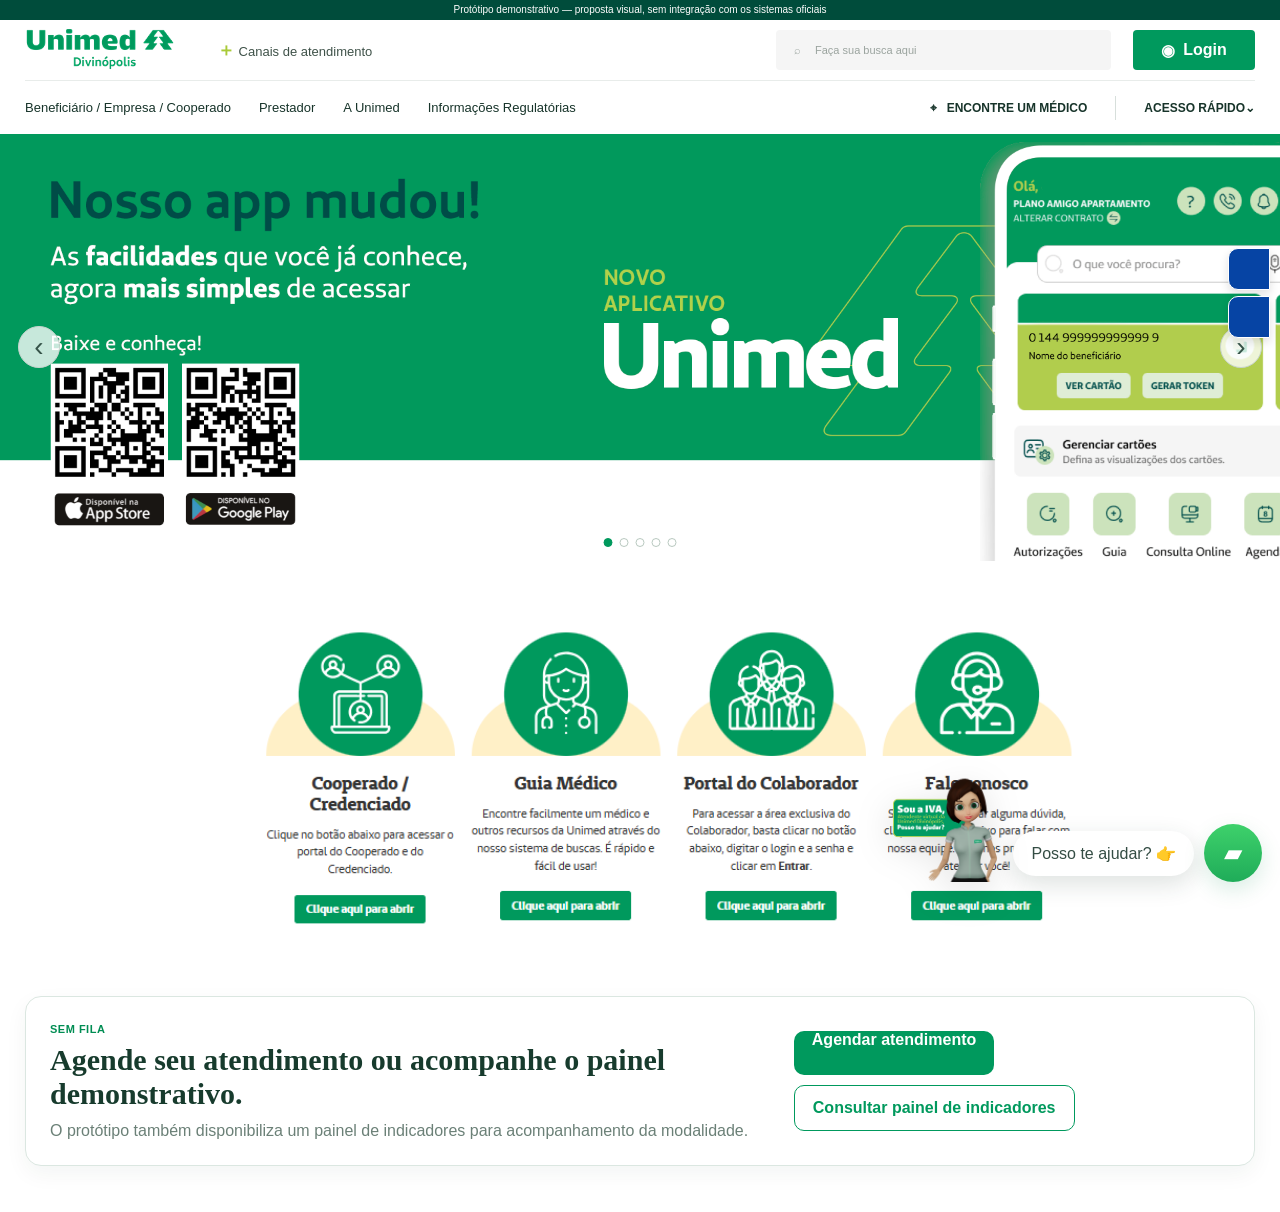
==== commit ba5d012c: "Add files via upload" ====
--- a/index.html
+++ b/index.html
@@ -74,11 +74,24 @@
         <a class="shortcut-overlay shortcut-overlay-4" href="https://www.unimed.coop.br/site/web/divinopolis" target="_blank" rel="noopener" aria-label="Abrir Fale conosco"></a>
       </div>
     </section>
+    <section class="portal-cta-panel portal-container" aria-label="Acesso ao agendamento e indicadores">
+      <article class="portal-cta-card">
+        <div>
+          <span class="eyebrow">SEM FILA</span>
+          <h2>Agende seu atendimento ou acompanhe o painel demonstrativo.</h2>
+          <p>O protótipo também disponibiliza um painel de indicadores para acompanhamento da modalidade.</p>
+        </div>
+        <div class="portal-cta-actions">
+          <a class="primary-btn" href="agendamento.html">Agendar atendimento</a>
+          <a class="secondary-btn green-outline" href="painel.html">Consultar painel de indicadores</a>
+        </div>
+      </article>
+    </section>
   </main>
 
   <div class="accessibility-stack" aria-label="Recursos de acessibilidade">
-    <button class="accessibility-btn" id="assistiveBtn" type="button"><span class="access-symbol">⚑</span><span class="access-label">Recursos Assistivos</span></button>
-    <button class="accessibility-btn" id="librasBtn" type="button"><span class="access-symbol">☝</span><span class="access-label">Acessível em Libras</span></button>
+    <button class="accessibility-btn" id="assistiveBtn" type="button"><span class="access-label">Recursos Assistivos</span><span class="access-symbol">🧍</span></button>
+    <button class="accessibility-btn" id="librasBtn" type="button"><span class="access-label">Acessível em Libras</span><span class="access-symbol">🤟</span></button>
   </div>
 
   <div class="iva-widget" id="ivaWidget">
@@ -115,7 +128,7 @@
                 <div class="emoji-grid" id="emojiGrid"></div>
               </div>
             </div>
-            <button class="iva-tool clip-tool" id="clipBtn" type="button" aria-label="Anexar arquivo">⌕</button>
+            <button class="iva-tool clip-tool" id="clipBtn" type="button" aria-label="Anexar arquivo">📎</button>
             <input id="fileInput" type="file" hidden multiple accept="image/*,.pdf,.doc,.docx,.xls,.xlsx,.txt">
             <span class="powered">POWERED BY</span>
             <span class="powered-mark">◆</span>
--- a/styles.css
+++ b/styles.css
@@ -13,3 +13,37 @@
 @media(max-width:480px){.portal-shortcuts{grid-template-columns:1fr}.shortcut-circle{width:125px;height:125px}.schedule-promo-copy h1{font-size:29px}.iva-chat-head{min-height:220px}.iva-chat-head h2{font-size:32px}.app-container{width:min(100% - 22px,1040px)}.entry-form-panel,.content-card{padding:20px}.segmented{display:grid;grid-template-columns:1fr}.segmented-btn{width:100%}.date-strip{grid-template-columns:repeat(2,1fr)}.slots{grid-template-columns:repeat(2,1fr)}.step-actions{flex-direction:column}.kpi-grid,.profile-grid{grid-template-columns:1fr}.capacity-stats{grid-template-columns:1fr}.dashboard-filters input,.dashboard-filters select{width:100%}}
 
 .portal-shortcuts-snapshot{padding:40px 0 58px}.shortcuts-snapshot-wrap{position:relative}.shortcuts-snapshot-wrap img{width:100%;height:auto;display:block}.shortcut-overlay{position:absolute;bottom:4%;height:15%;border-radius:4px}.shortcut-overlay:hover{outline:3px solid rgba(0,153,93,.22);outline-offset:2px}.shortcut-overlay-1{left:6%;width:20%}.shortcut-overlay-2{left:31.5%;width:20%}.shortcut-overlay-3{left:57.5%;width:20%}.shortcut-overlay-4{left:82%;width:17%}@media(max-width:760px){.portal-shortcuts-snapshot{padding:26px 0 42px}}
+
+
+/* v8.1 ajustes */
+.portal-cta-panel{padding:0 0 46px}
+.portal-cta-card{background:#fff;border:1px solid #dbe7e1;border-radius:16px;padding:22px 24px;display:flex;justify-content:space-between;gap:20px;align-items:center;box-shadow:0 8px 22px rgba(22,65,48,.05)}
+.portal-cta-card h2{margin:6px 0 8px;font-family:Georgia,serif;font-size:30px;color:#173b2d}
+.portal-cta-card p{margin:0;color:#6b8077;line-height:1.5}
+.portal-cta-actions{display:flex;gap:10px;flex-wrap:wrap}
+.green-outline{border:1px solid #00995d;color:#00995d;background:#fff;display:inline-flex;align-items:center;justify-content:center;padding:0 18px;min-height:46px;border-radius:10px;font-weight:800}
+.accessibility-stack{right:10px;top:248px;gap:6px}
+.accessibility-btn{height:42px;min-width:42px;max-width:42px;border:1px solid #fff;background:#0644a4;color:#fff;display:flex;flex-direction:row;align-items:center;justify-content:space-between;border-radius:10px 0 0 10px;padding:0 9px 0 12px;gap:10px;overflow:hidden;box-shadow:0 4px 10px rgba(0,0,0,.12);transition:max-width .22s ease,min-width .22s ease}
+.accessibility-btn:hover,.accessibility-btn:focus{max-width:190px;min-width:190px}
+.access-symbol{font-size:24px;line-height:1;min-width:22px;order:2}
+.access-label{white-space:nowrap;font-size:13px;font-weight:700;order:1;opacity:0;transform:translateX(6px);transition:.18s}
+.accessibility-btn:hover .access-label,.accessibility-btn:focus .access-label{opacity:1;transform:none}
+.iva-widget{right:18px;bottom:18px}
+.iva-launch-wrap{gap:10px}
+.iva-character{width:118px;height:112px;margin-right:-8px}
+.iva-launch-circle{background:#fff;color:#1ab25e;border:1px solid #dcebe2;box-shadow:0 8px 22px rgba(0,131,72,.15)}
+.iva-chat-icon{background:linear-gradient(180deg,#3ed16b,#1fac59);color:#fff;border:0}
+.iva-chat{right:0;bottom:88px;width:min(392px,calc(100vw - 24px));max-height:min(700px,78vh);display:flex;flex-direction:column}
+.iva-chat-body{display:flex;flex-direction:column;min-height:0;flex:1}
+.iva-messages{max-height:none;flex:1;overflow:auto;padding:14px 26px 8px}
+.intro-card{max-width:100%;background:linear-gradient(135deg,#39bc63,#63cf78);color:#fff;border-radius:0 0 24px 24px;border-top-left-radius:0;margin:-8px -26px 6px;padding:18px 26px 20px}
+.iva-chat-head{min-height:248px;background:linear-gradient(135deg,rgba(0,151,83,.95),rgba(101,210,119,.88))}
+.iva-topics{padding:4px 20px 12px;max-height:190px}
+.iva-compose{padding:10px 22px 14px}
+.iva-send{width:58px;height:58px;border-radius:50%;border:0;background:#edf7f1;color:#2fb75f;box-shadow:0 8px 24px rgba(9,146,76,.16);transition:.18s}
+.iva-send.ready{background:linear-gradient(180deg,#3ed16b,#1fac59);color:#fff;transform:scale(1.03)}
+.clip-tool{transform:none}
+.header-link.visible{display:inline-flex}
+.app-header-actions{display:flex;align-items:center;gap:10px}
+@media(max-width:900px){.portal-cta-card{flex-direction:column;align-items:flex-start}.portal-cta-card h2{font-size:24px}}
+@media(max-width:760px){.accessibility-stack{top:180px;right:4px}.accessibility-btn:hover,.accessibility-btn:focus{max-width:170px;min-width:170px}.portal-cta-panel{padding-bottom:36px}.portal-cta-card h2{font-size:22px}.iva-chat{bottom:74px;max-height:min(640px,80vh)}.iva-character{width:88px;height:86px}}
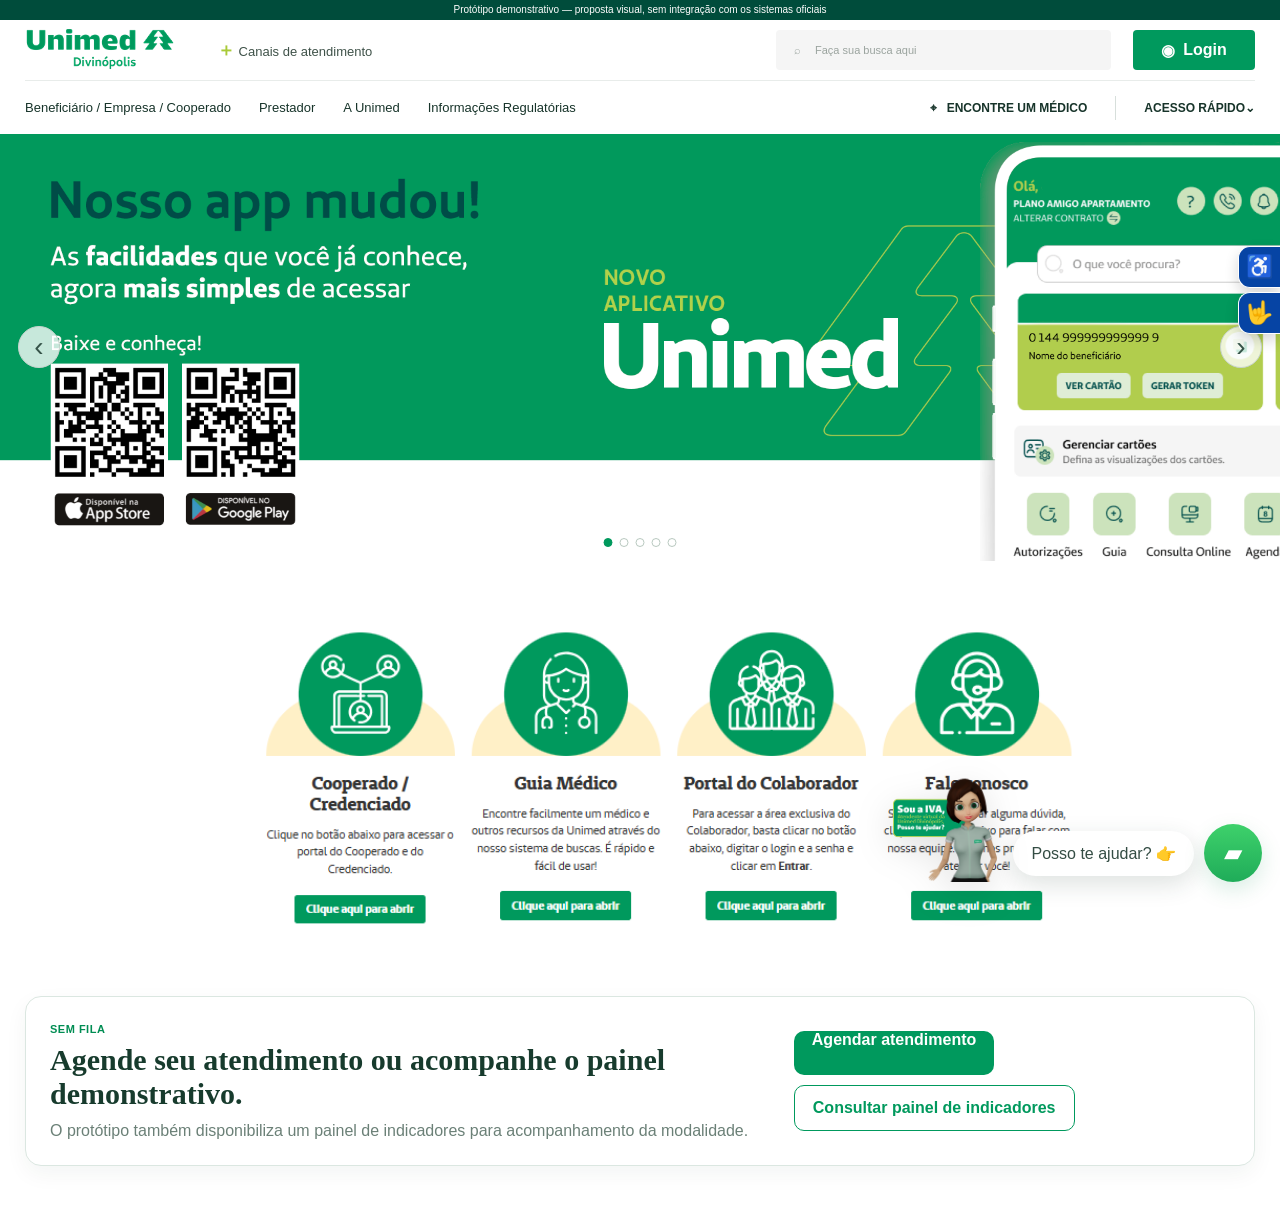
==== commit 0af2b87e: "Add files via upload" ====
--- a/index.html
+++ b/index.html
@@ -90,7 +90,7 @@
   </main>
 
   <div class="accessibility-stack" aria-label="Recursos de acessibilidade">
-    <button class="accessibility-btn" id="assistiveBtn" type="button"><span class="access-label">Recursos Assistivos</span><span class="access-symbol">🧍</span></button>
+    <button class="accessibility-btn" id="assistiveBtn" type="button"><span class="access-label">Recursos Assistivos</span><span class="access-symbol">♿</span></button>
     <button class="accessibility-btn" id="librasBtn" type="button"><span class="access-label">Acessível em Libras</span><span class="access-symbol">🤟</span></button>
   </div>
 
--- a/styles.css
+++ b/styles.css
@@ -47,3 +47,107 @@
 .app-header-actions{display:flex;align-items:center;gap:10px}
 @media(max-width:900px){.portal-cta-card{flex-direction:column;align-items:flex-start}.portal-cta-card h2{font-size:24px}}
 @media(max-width:760px){.accessibility-stack{top:180px;right:4px}.accessibility-btn:hover,.accessibility-btn:focus{max-width:170px;min-width:170px}.portal-cta-panel{padding-bottom:36px}.portal-cta-card h2{font-size:22px}.iva-chat{bottom:74px;max-height:min(640px,80vh)}.iva-character{width:88px;height:86px}}
+
+/* v8.2 — botão de envio da IVA conforme referência */
+.iva-send{
+  width:58px;
+  height:58px;
+  border-radius:50%;
+  border:1px solid transparent;
+  background:linear-gradient(180deg,#45d26b,#23b75e);
+  color:#fff;
+  font-size:24px;
+  box-shadow:0 8px 24px rgba(9,146,76,.24);
+  transition:background .18s ease,color .18s ease,border-color .18s ease,
+             transform .18s ease,box-shadow .18s ease;
+}
+.iva-send.ready{
+  background:linear-gradient(180deg,#45d26b,#23b75e);
+  color:#fff;
+  transform:none;
+}
+.iva-send:hover,
+.iva-send:focus-visible,
+.iva-send.ready:hover,
+.iva-send.ready:focus-visible{
+  background:#fff;
+  color:#00995d;
+  border-color:#e0eee6;
+  transform:scale(1.03);
+  box-shadow:0 10px 28px rgba(9,146,76,.18);
+  outline:none;
+}
+
+
+/* v8.3 — botões laterais de acessibilidade conforme referência */
+.accessibility-stack{
+  position:fixed;
+  right:0;
+  top:246px;
+  display:flex;
+  flex-direction:column;
+  gap:4px;
+  z-index:85;
+}
+.accessibility-btn{
+  position:relative;
+  height:42px;
+  width:42px;
+  margin-left:auto;
+  padding:0 10px 0 12px;
+  border:1px solid #ffffff;
+  border-right:0;
+  border-radius:12px 0 0 12px;
+  background:#0644a4;
+  color:#ffffff;
+  box-shadow:0 6px 14px rgba(0,0,0,.16);
+  display:flex;
+  align-items:center;
+  justify-content:flex-end;
+  overflow:hidden;
+  cursor:pointer;
+  transition:width .22s ease, box-shadow .18s ease, background .18s ease;
+}
+.accessibility-btn:hover,
+.accessibility-btn:focus-visible{
+  width:170px;
+  background:#0644a4;
+  box-shadow:0 8px 18px rgba(0,0,0,.2);
+  outline:none;
+}
+.access-label{
+  position:absolute;
+  left:14px;
+  right:44px;
+  white-space:nowrap;
+  text-align:left;
+  font-size:12px;
+  font-weight:700;
+  line-height:1;
+  opacity:0;
+  transition:opacity .15s ease;
+  pointer-events:none;
+}
+.accessibility-btn:hover .access-label,
+.accessibility-btn:focus-visible .access-label{
+  opacity:1;
+}
+.access-symbol{
+  position:relative;
+  z-index:1;
+  width:22px;
+  min-width:22px;
+  height:22px;
+  display:flex;
+  align-items:center;
+  justify-content:center;
+  font-size:22px;
+  line-height:1;
+  margin-left:auto;
+}
+@media (max-width:760px){
+  .accessibility-stack{top:212px;}
+  .accessibility-btn:hover,
+  .accessibility-btn:focus-visible{width:158px;}
+  .access-label{font-size:11px;left:12px;right:42px;}
+}
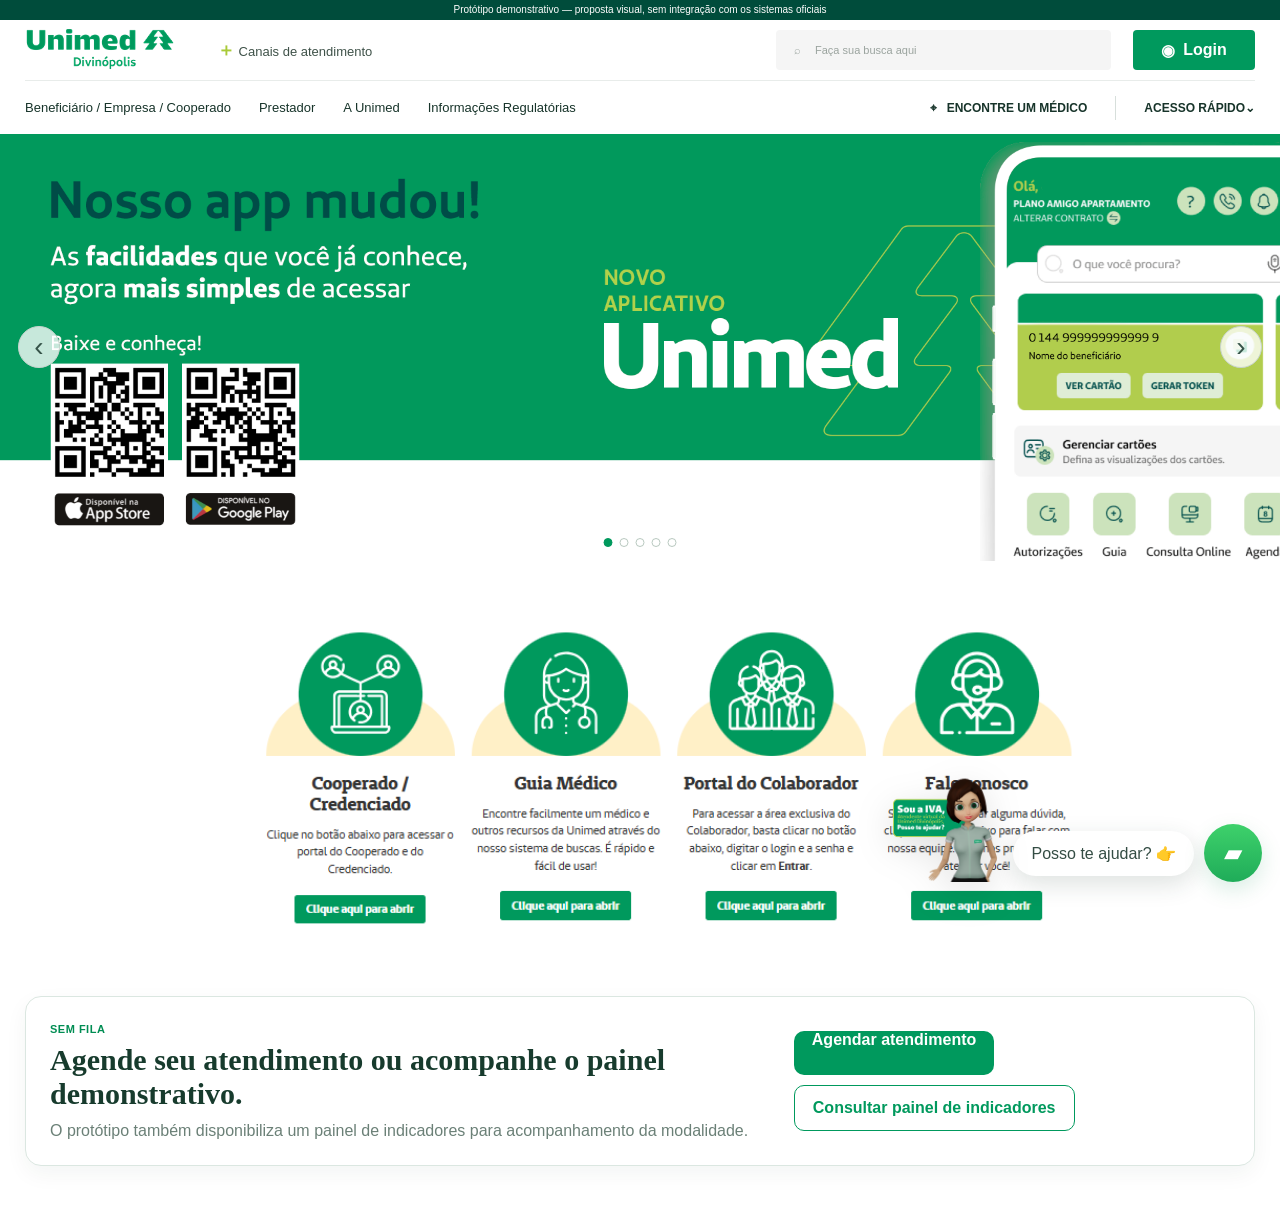
==== commit 3106ea2d: "Add files via upload" ====
--- a/index.html
+++ b/index.html
@@ -90,8 +90,8 @@
   </main>
 
   <div class="accessibility-stack" aria-label="Recursos de acessibilidade">
-    <button class="accessibility-btn" id="assistiveBtn" type="button"><span class="access-label">Recursos Assistivos</span><span class="access-symbol">♿</span></button>
-    <button class="accessibility-btn" id="librasBtn" type="button"><span class="access-label">Acessível em Libras</span><span class="access-symbol">🤟</span></button>
+    <button class="accessibility-btn assistive-image-btn" id="assistiveBtn" type="button" aria-label="Recursos Assistivos"></button>
+    <button class="accessibility-btn libras-image-btn" id="librasBtn" type="button" aria-label="Acessível em Libras"></button>
   </div>
 
   <div class="iva-widget" id="ivaWidget">
--- a/styles.css
+++ b/styles.css
@@ -151,3 +151,61 @@
   .accessibility-btn:focus-visible{width:158px;}
   .access-label{font-size:11px;left:12px;right:42px;}
 }
+
+
+/* v8.4 — botões de acessibilidade usando EXATAMENTE as imagens de referência */
+.accessibility-stack{
+  position:fixed;
+  right:0;
+  top:246px;
+  z-index:85;
+  display:flex;
+  flex-direction:column;
+  align-items:flex-end;
+  gap:2px;
+}
+.accessibility-stack .accessibility-btn{
+  display:block;
+  min-width:0;
+  max-width:none;
+  padding:0;
+  margin:0;
+  border:0;
+  border-radius:0;
+  box-shadow:none;
+  overflow:hidden;
+  background-color:transparent;
+  background-repeat:no-repeat;
+  background-position:right center;
+  cursor:pointer;
+  transition:width .20s ease;
+}
+.accessibility-stack .accessibility-btn::before,
+.accessibility-stack .accessibility-btn::after{
+  content:none !important;
+}
+.accessibility-stack .assistive-image-btn{
+  width:46px;
+  height:48px;
+  background-image:url('assets/btn-recursos-assistivos.png');
+  background-size:158px 48px;
+}
+.accessibility-stack .assistive-image-btn:hover,
+.accessibility-stack .assistive-image-btn:focus-visible{
+  width:158px;
+  outline:none;
+}
+.accessibility-stack .libras-image-btn{
+  width:46px;
+  height:44px;
+  background-image:url('assets/btn-libras.png');
+  background-size:157px 44px;
+}
+.accessibility-stack .libras-image-btn:hover,
+.accessibility-stack .libras-image-btn:focus-visible{
+  width:157px;
+  outline:none;
+}
+@media(max-width:760px){
+  .accessibility-stack{top:210px;}
+}
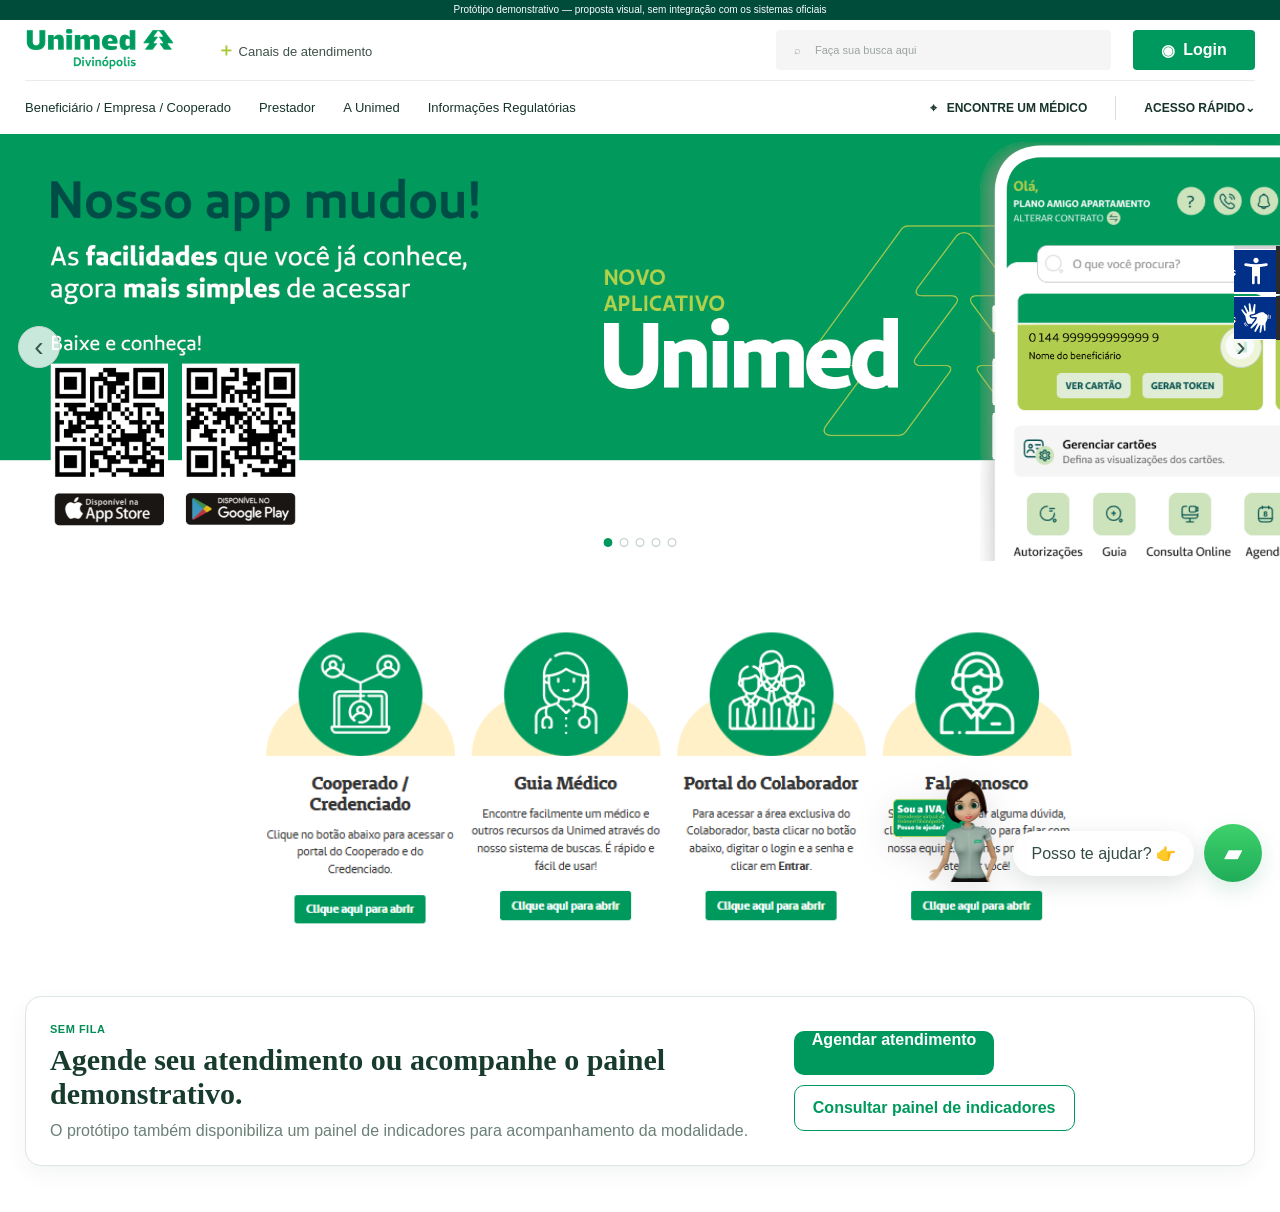
==== commit 870cd83e: "Add files via upload" ====
--- a/index.html
+++ b/index.html
@@ -103,21 +103,23 @@
         <div class="iva-status"><i></i><span>Nós normalmente respondemos dentro de alguns minutos.</span></div>
       </div>
       <div class="iva-chat-body">
-        <div class="iva-messages" id="ivaMessages"></div>
-        <div class="iva-topics hidden" id="ivaTopics">
-          <button class="iva-topic featured" type="button" data-topic="agendamento">Agendamento Online <small>Novo</small></button>
-          <button class="iva-topic" type="button" data-topic="comercial">Comercial</button>
-          <button class="iva-topic" type="button" data-topic="financeiro">Financeiro</button>
-          <button class="iva-topic" type="button" data-topic="autorizacao">Autorização Guias</button>
-          <button class="iva-topic" type="button" data-topic="dprh">DP/RH</button>
-          <button class="iva-topic" type="button" data-topic="demonstrativos">Demonstrativos</button>
-          <button class="iva-topic" type="button" data-topic="guia">Guia Médico</button>
-          <button class="iva-topic" type="button" data-topic="manifestacoes">Manifestações</button>
-          <button class="iva-topic" type="button" data-topic="reembolso">Reembolso</button>
-          <button class="iva-topic" type="button" data-topic="orcamento">Orçamento</button>
-          <button class="iva-topic" type="button" data-topic="finalizar">Finalizar</button>
+        <div class="iva-scroll" id="ivaScroll">
+          <div class="iva-messages" id="ivaMessages"></div>
+          <div class="iva-topics hidden" id="ivaTopics">
+            <button class="iva-topic featured" type="button" data-topic="agendamento">Agendamento Online <small>Novo</small></button>
+            <button class="iva-topic" type="button" data-topic="comercial">Comercial</button>
+            <button class="iva-topic" type="button" data-topic="financeiro">Financeiro</button>
+            <button class="iva-topic" type="button" data-topic="autorizacao">Autorização Guias</button>
+            <button class="iva-topic" type="button" data-topic="dprh">DP/RH</button>
+            <button class="iva-topic" type="button" data-topic="demonstrativos">Demonstrativos</button>
+            <button class="iva-topic" type="button" data-topic="guia">Guia Médico</button>
+            <button class="iva-topic" type="button" data-topic="manifestacoes">Manifestações</button>
+            <button class="iva-topic" type="button" data-topic="reembolso">Reembolso</button>
+            <button class="iva-topic" type="button" data-topic="orcamento">Orçamento</button>
+            <button class="iva-topic" type="button" data-topic="finalizar">Finalizar</button>
+          </div>
+          <div class="iva-attachment-list" id="ivaAttachmentList"></div>
         </div>
-        <div class="iva-attachment-list" id="ivaAttachmentList"></div>
         <div class="iva-compose">
           <textarea id="ivaInput" rows="1" placeholder="Escreva a sua mensagem..."></textarea>
           <div class="iva-tools">
--- a/styles.css
+++ b/styles.css
@@ -209,3 +209,157 @@
 @media(max-width:760px){
   .accessibility-stack{top:210px;}
 }
+
+
+/* v8.5 — chat alinhado ao portal: uma única rolagem e sem cobrir acessibilidade */
+.iva-widget{
+  right:18px;
+  bottom:18px;
+}
+
+/* Quando aberto, o chat deixa uma faixa lateral livre para os botões azuis. */
+.iva-chat{
+  position:fixed;
+  right:54px;
+  bottom:18px;
+  width:370px;
+  height:min(570px, calc(100vh - 36px));
+  max-height:none;
+  display:flex;
+  flex-direction:column;
+  overflow:hidden;
+  border-radius:18px;
+  background:#fff;
+  box-shadow:0 22px 60px rgba(0,0,0,.22);
+}
+
+.iva-chat-head{
+  flex:0 0 auto;
+  min-height:0;
+  padding:28px 28px 22px;
+}
+.iva-chat-head h2{
+  font-size:38px;
+  line-height:1.05;
+  margin:0 0 22px;
+}
+.iva-chat-head p{
+  margin:0 0 24px;
+}
+
+/* Depois que o ChatBot assume, o cabeçalho diminui como no portal oficial. */
+.iva-chat.bot-active .iva-chat-head{
+  padding:24px 26px 16px;
+}
+.iva-chat.bot-active .iva-chat-head h2{
+  font-size:21px;
+  line-height:1.18;
+  margin:0 0 18px;
+}
+.iva-chat.bot-active .iva-status{
+  font-size:13px;
+}
+
+.iva-chat-body{
+  flex:1;
+  min-height:0;
+  display:flex;
+  flex-direction:column;
+  background:#fff;
+}
+
+/* ÚNICA barra de rolagem da conversa:
+   mensagens + respostas + opções + anexos. */
+.iva-scroll{
+  flex:1;
+  min-height:0;
+  overflow-y:auto;
+  overflow-x:hidden;
+  scrollbar-width:thin;
+  scrollbar-color:#9aa19e transparent;
+  padding:0;
+}
+.iva-scroll::-webkit-scrollbar{width:7px}
+.iva-scroll::-webkit-scrollbar-track{background:transparent}
+.iva-scroll::-webkit-scrollbar-thumb{
+  background:#9aa19e;
+  border-radius:999px;
+}
+
+.iva-messages{
+  max-height:none;
+  overflow:visible;
+  display:grid;
+  gap:10px;
+  padding:16px 26px 8px;
+}
+
+.iva-topics{
+  max-height:none;
+  overflow:visible;
+  display:flex;
+  flex-wrap:wrap;
+  gap:8px;
+  justify-content:center;
+  padding:5px 20px 16px;
+}
+
+.iva-attachment-list{
+  padding:0 26px 12px;
+}
+
+/* Campo de digitação permanece sempre fixo no rodapé do chat. */
+.iva-compose{
+  flex:0 0 auto;
+  border-top:1px solid #dfe5e2;
+  background:#fff;
+  padding:10px 22px 14px;
+  z-index:2;
+}
+
+/* O launcher não fica atrás/por baixo do painel quando o chat está aberto. */
+.iva-widget.chat-open .iva-launch-wrap{
+  visibility:hidden;
+  pointer-events:none;
+}
+
+/* Os botões de acessibilidade continuam à direita do chat. */
+.accessibility-stack{
+  z-index:90;
+  right:0;
+}
+.iva-chat{
+  z-index:80;
+}
+
+/* Primeiro estado: o texto verde do WhatsApp faz parte da mesma área rolável. */
+.intro-card{
+  margin:-8px -26px 6px;
+  max-width:none;
+}
+
+/* Evita que o seletor de emoji crie outra barra interna do chat. */
+.emoji-picker{
+  max-height:min(300px,50vh);
+}
+.emoji-grid{
+  max-height:210px;
+  overflow-y:auto;
+}
+
+/* Em telas menores, o chat continua cabendo e preserva a faixa dos botões. */
+@media(max-width:760px){
+  .iva-chat{
+    right:48px;
+    bottom:10px;
+    width:min(370px, calc(100vw - 62px));
+    height:min(570px, calc(100vh - 20px));
+  }
+}
+@media(max-width:480px){
+  .iva-chat{
+    right:44px;
+    width:calc(100vw - 52px);
+  }
+  .iva-chat-head h2{font-size:32px}
+}
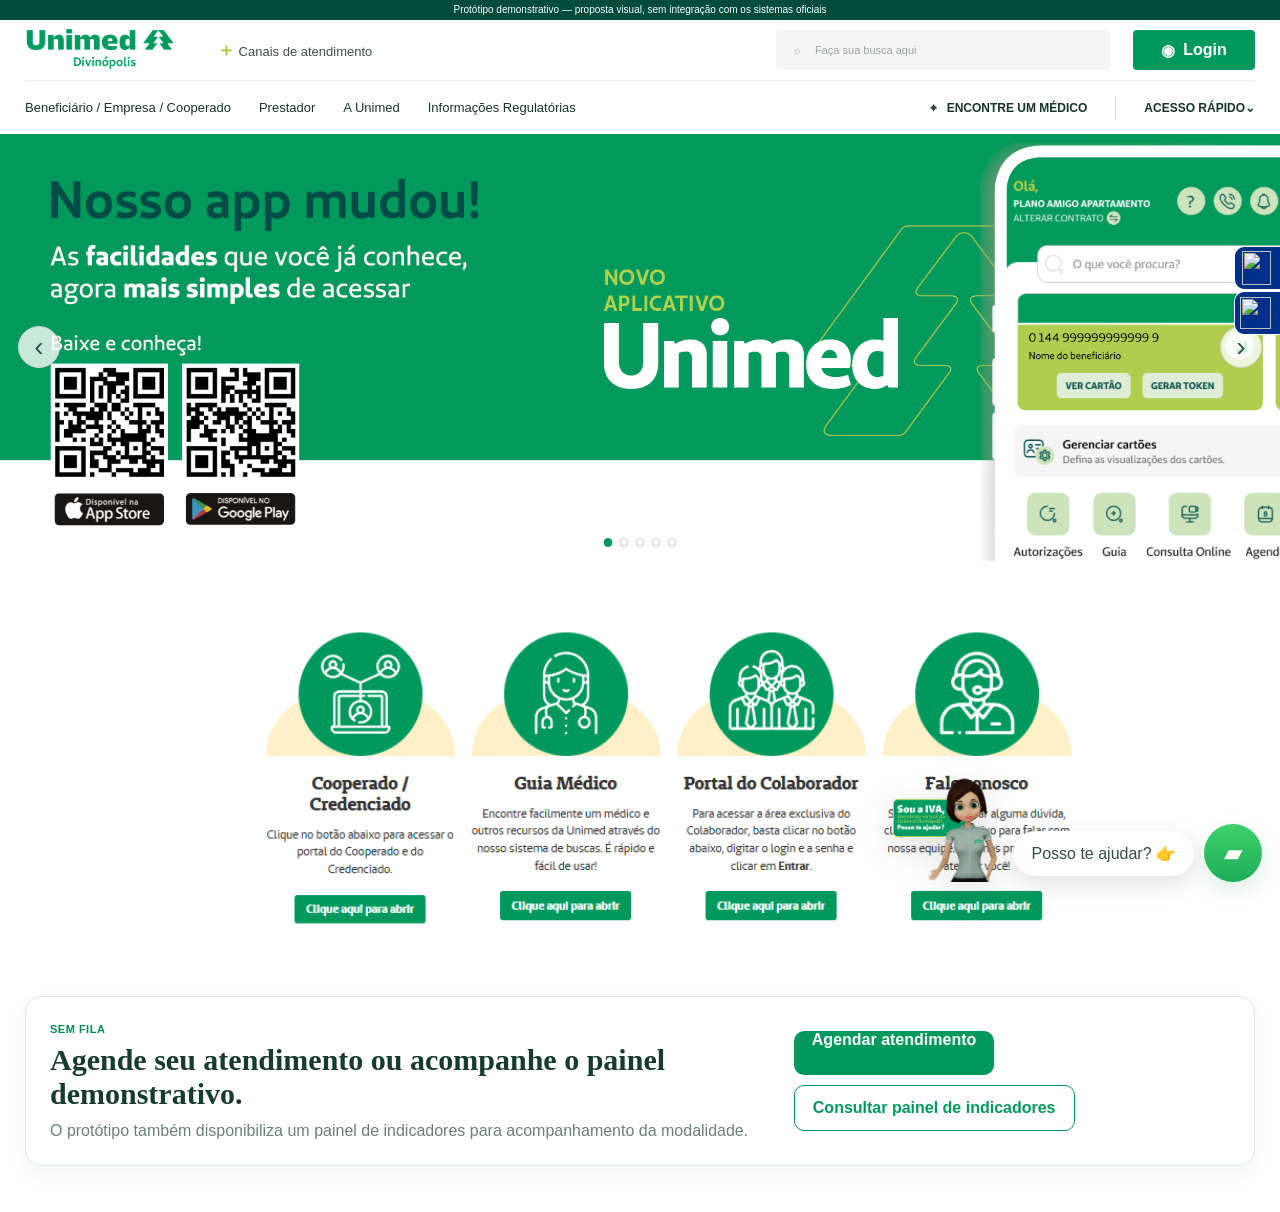
==== commit 630f3ca8: "Add files via upload" ====
--- a/index.html
+++ b/index.html
@@ -90,8 +90,14 @@
   </main>
 
   <div class="accessibility-stack" aria-label="Recursos de acessibilidade">
-    <button class="accessibility-btn assistive-image-btn" id="assistiveBtn" type="button" aria-label="Recursos Assistivos"></button>
-    <button class="accessibility-btn libras-image-btn" id="librasBtn" type="button" aria-label="Acessível em Libras"></button>
+    <button class="accessibility-btn assistive-clean-btn" id="assistiveBtn" type="button" aria-label="Recursos Assistivos">
+      <span class="access-label">Recursos Assistivos</span>
+      <img class="access-icon-img" src="assets/icon-recursos-assistivos.png" alt="">
+    </button>
+    <button class="accessibility-btn libras-clean-btn" id="librasBtn" type="button" aria-label="Acessível em Libras">
+      <span class="access-label">Acessível em Libras</span>
+      <img class="access-icon-img" src="assets/icon-libras.png" alt="">
+    </button>
   </div>
 
   <div class="iva-widget" id="ivaWidget">
--- a/styles.css
+++ b/styles.css
@@ -363,3 +363,103 @@
   }
   .iva-chat-head h2{font-size:32px}
 }
+
+
+/* v8.6 — botões de acessibilidade reconstruídos com base no oficial */
+.accessibility-stack{
+  position:fixed !important;
+  right:0 !important;
+  top:246px !important;
+  z-index:95 !important;
+  display:flex !important;
+  flex-direction:column !important;
+  align-items:flex-end !important;
+  gap:1px !important;
+}
+
+.accessibility-stack .accessibility-btn{
+  position:relative !important;
+  width:46px !important;
+  min-width:46px !important;
+  max-width:none !important;
+  height:44px !important;
+  margin:0 !important;
+  padding:0 9px 0 12px !important;
+  border:1px solid #ffffff !important;
+  border-right:0 !important;
+  border-radius:10px 0 0 10px !important;
+  background:#003087 !important;
+  background-image:none !important;
+  box-shadow:none !important;
+  overflow:hidden !important;
+  display:flex !important;
+  align-items:center !important;
+  justify-content:flex-end !important;
+  gap:8px !important;
+  color:#fff !important;
+  cursor:pointer !important;
+  transition:width .20s ease !important;
+}
+
+.accessibility-stack .accessibility-btn:hover,
+.accessibility-stack .accessibility-btn:focus-visible{
+  width:158px !important;
+  min-width:158px !important;
+  outline:none !important;
+}
+
+.accessibility-stack .access-label{
+  position:absolute !important;
+  left:10px !important;
+  right:43px !important;
+  top:0 !important;
+  bottom:0 !important;
+  display:flex !important;
+  align-items:center !important;
+  color:#ffffff !important;
+  font:700 11px Arial,Helvetica,sans-serif !important;
+  line-height:1 !important;
+  white-space:nowrap !important;
+  opacity:0 !important;
+  transform:none !important;
+  pointer-events:none !important;
+  transition:opacity .12s ease !important;
+}
+
+.accessibility-stack .accessibility-btn:hover .access-label,
+.accessibility-stack .accessibility-btn:focus-visible .access-label{
+  opacity:1 !important;
+}
+
+.accessibility-stack .access-icon-img{
+  display:block !important;
+  width:29px !important;
+  height:34px !important;
+  object-fit:contain !important;
+  flex:0 0 29px !important;
+  margin:0 !important;
+  padding:0 !important;
+  filter:none !important;
+}
+
+.accessibility-stack .libras-clean-btn .access-icon-img{
+  width:31px !important;
+  height:32px !important;
+  flex-basis:31px !important;
+}
+
+.accessibility-stack .accessibility-btn::before,
+.accessibility-stack .accessibility-btn::after{
+  display:none !important;
+  content:none !important;
+}
+
+@media(max-width:760px){
+  .accessibility-stack{
+    top:210px !important;
+  }
+  .accessibility-stack .accessibility-btn:hover,
+  .accessibility-stack .accessibility-btn:focus-visible{
+    width:158px !important;
+  }
+}
